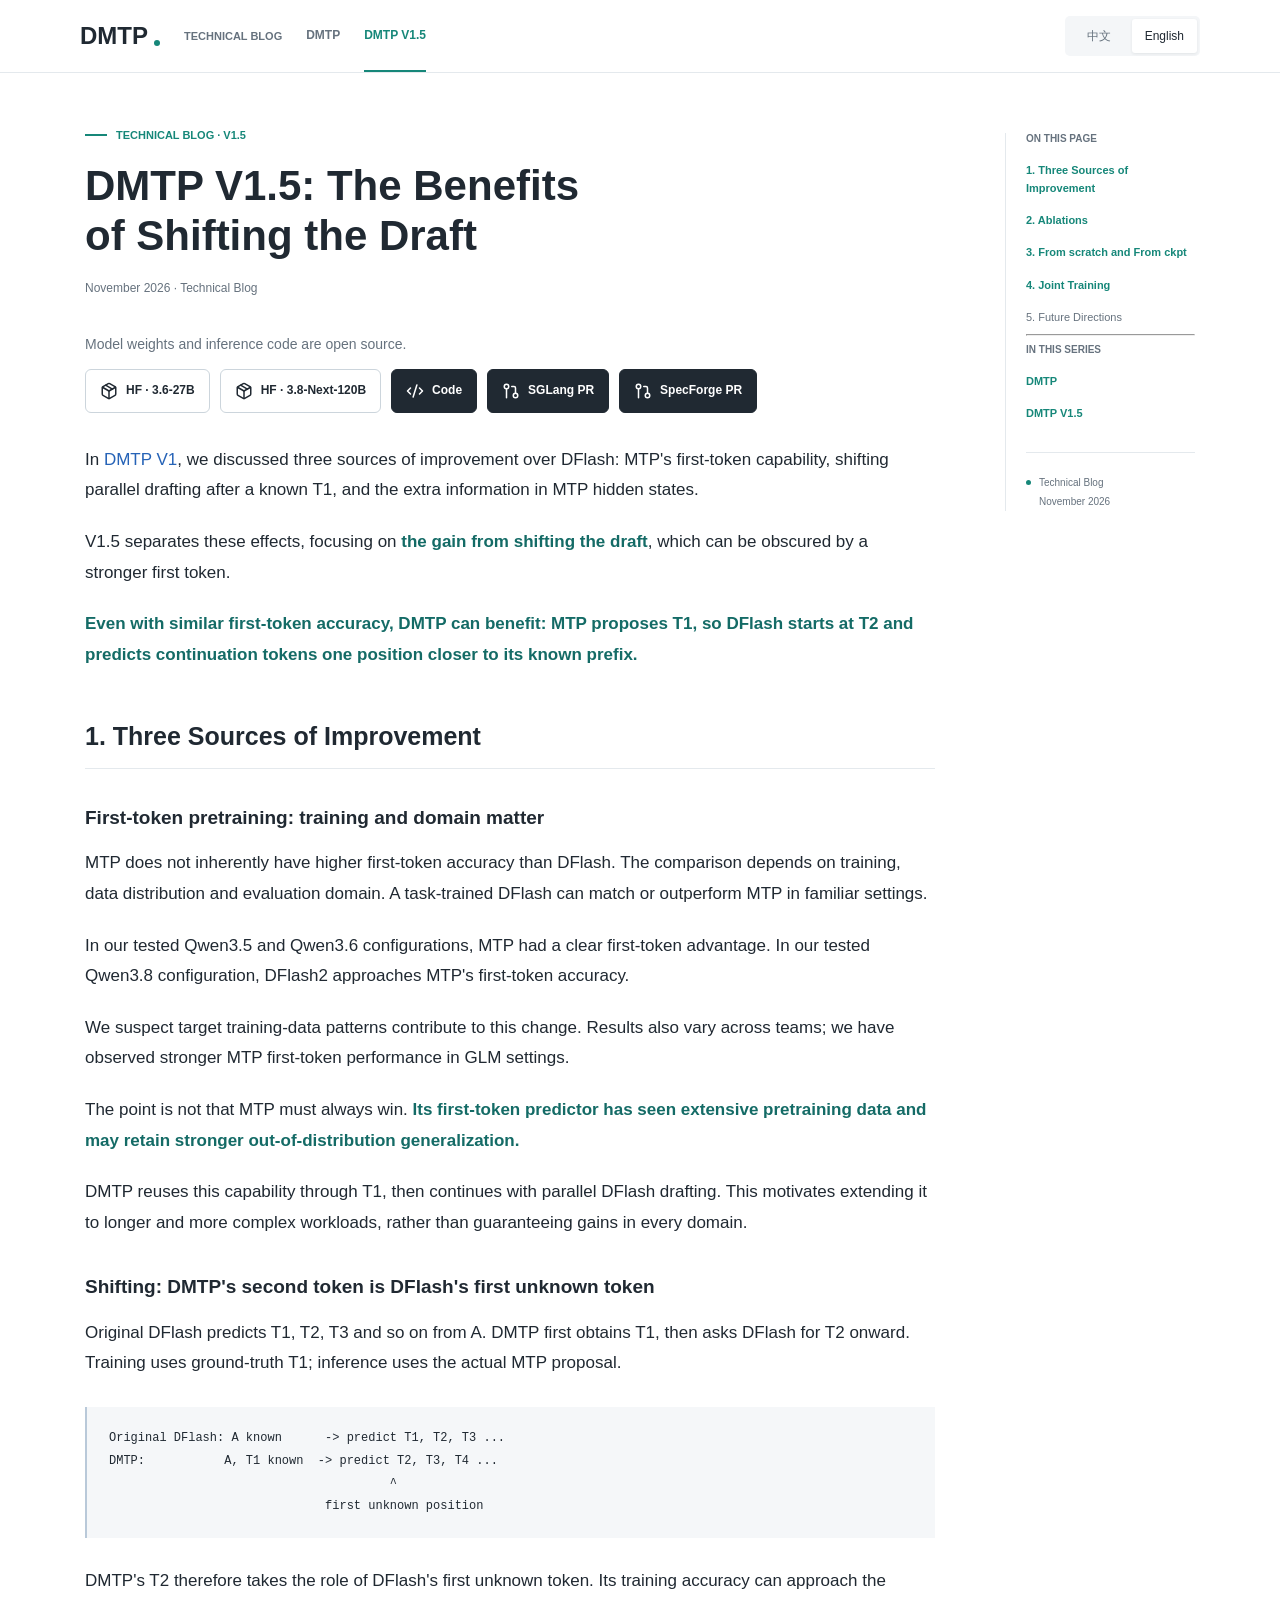
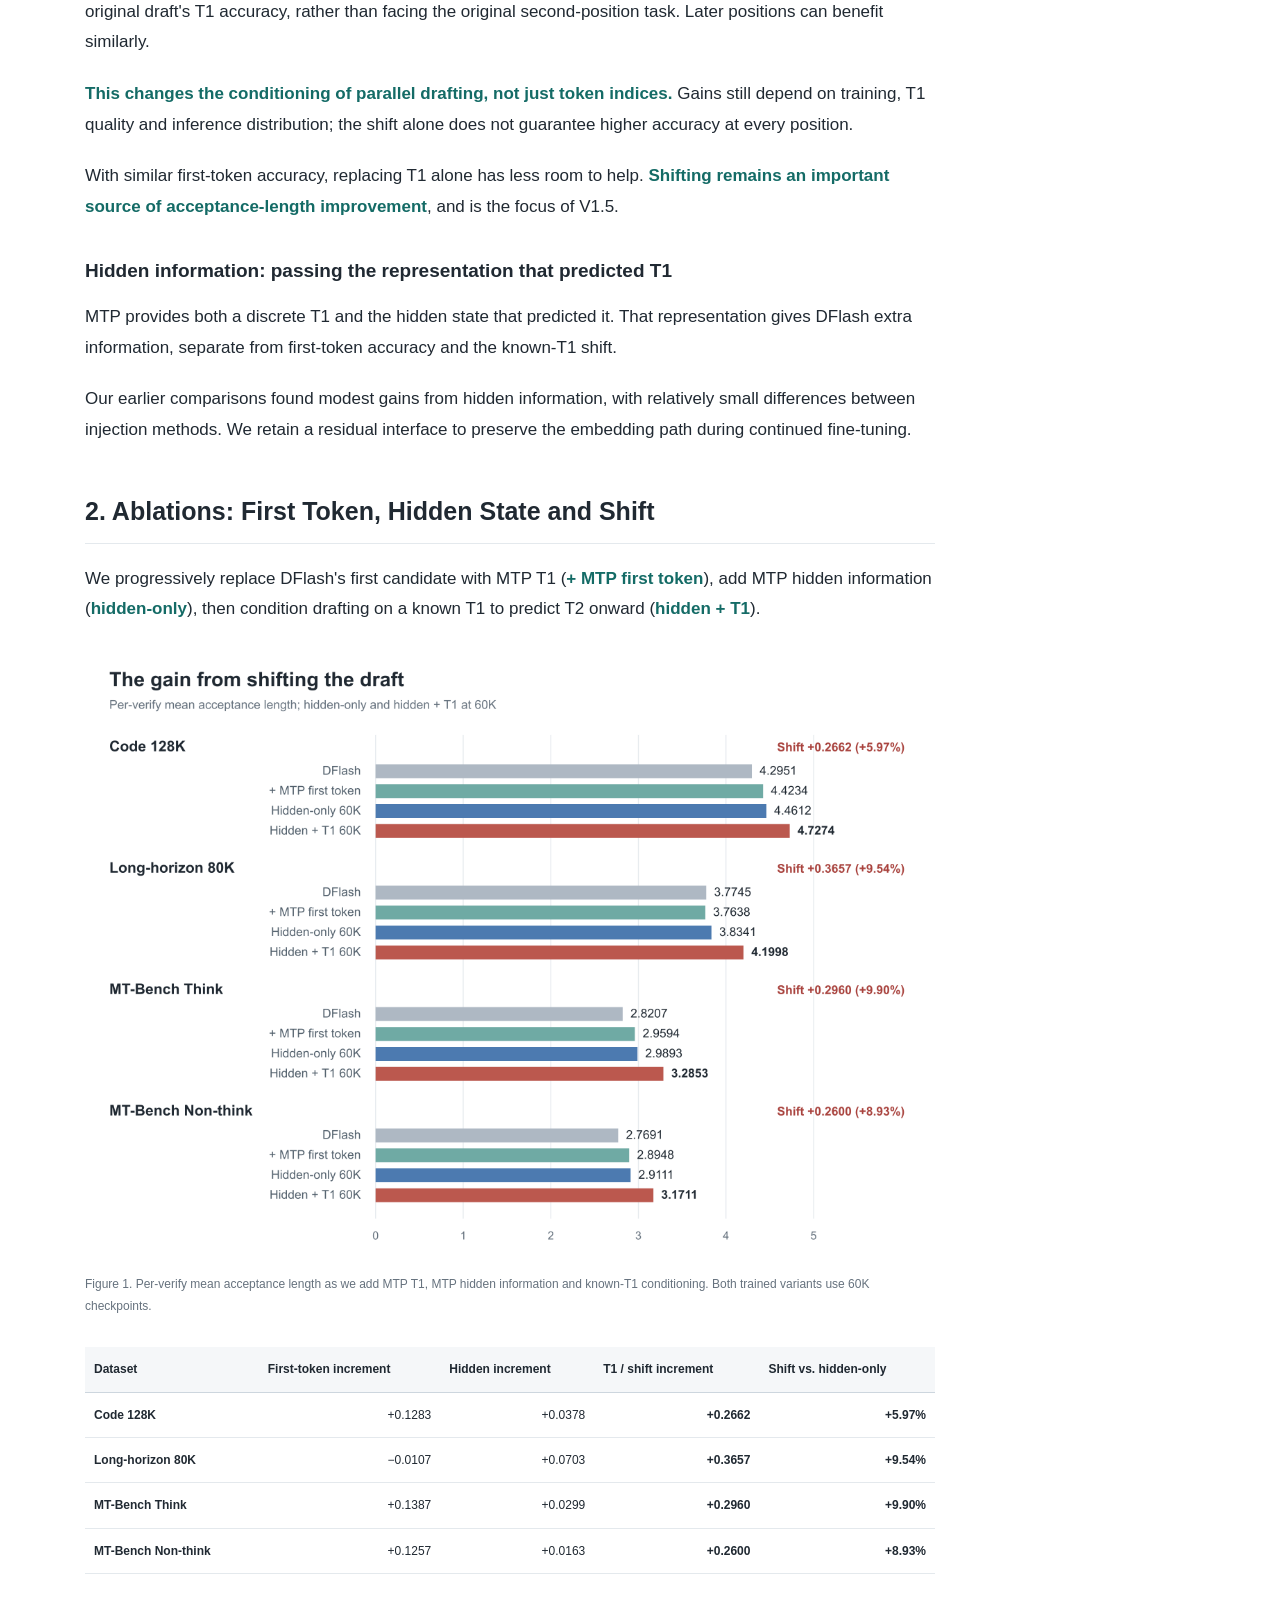
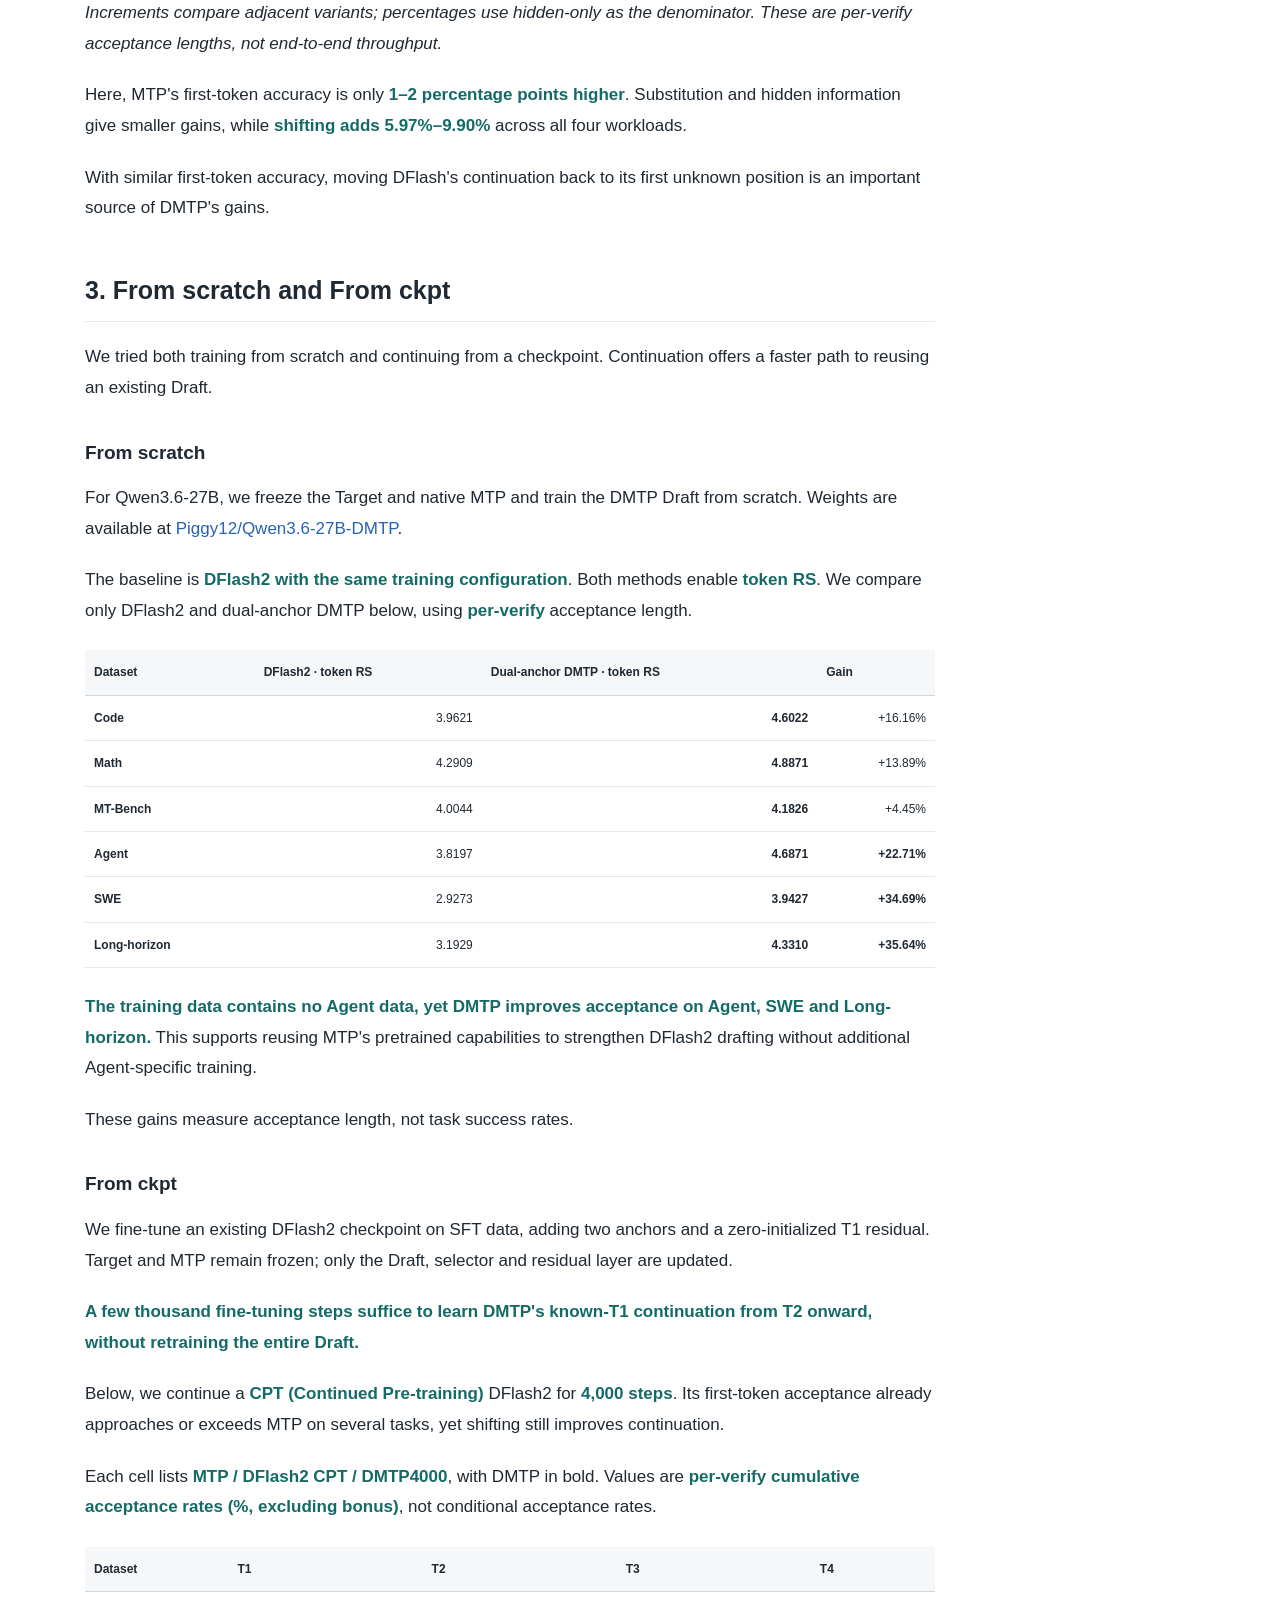
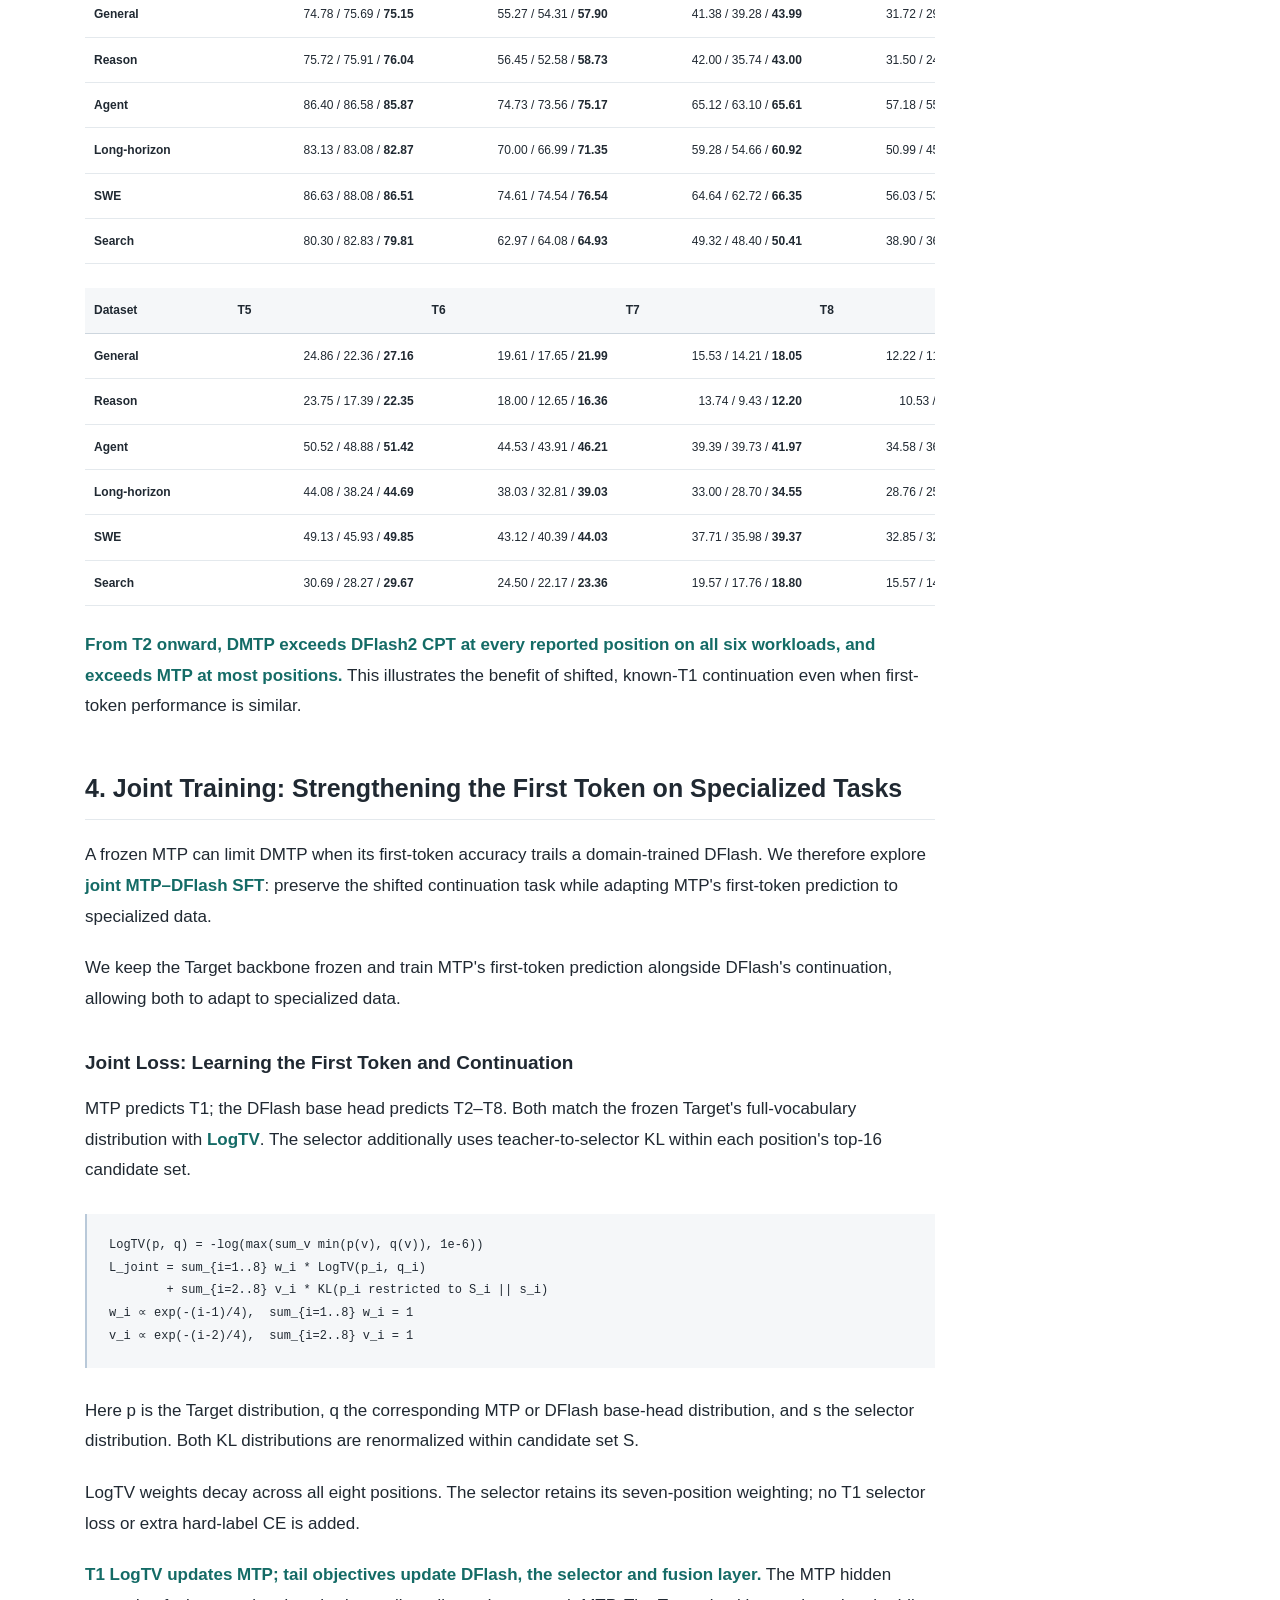
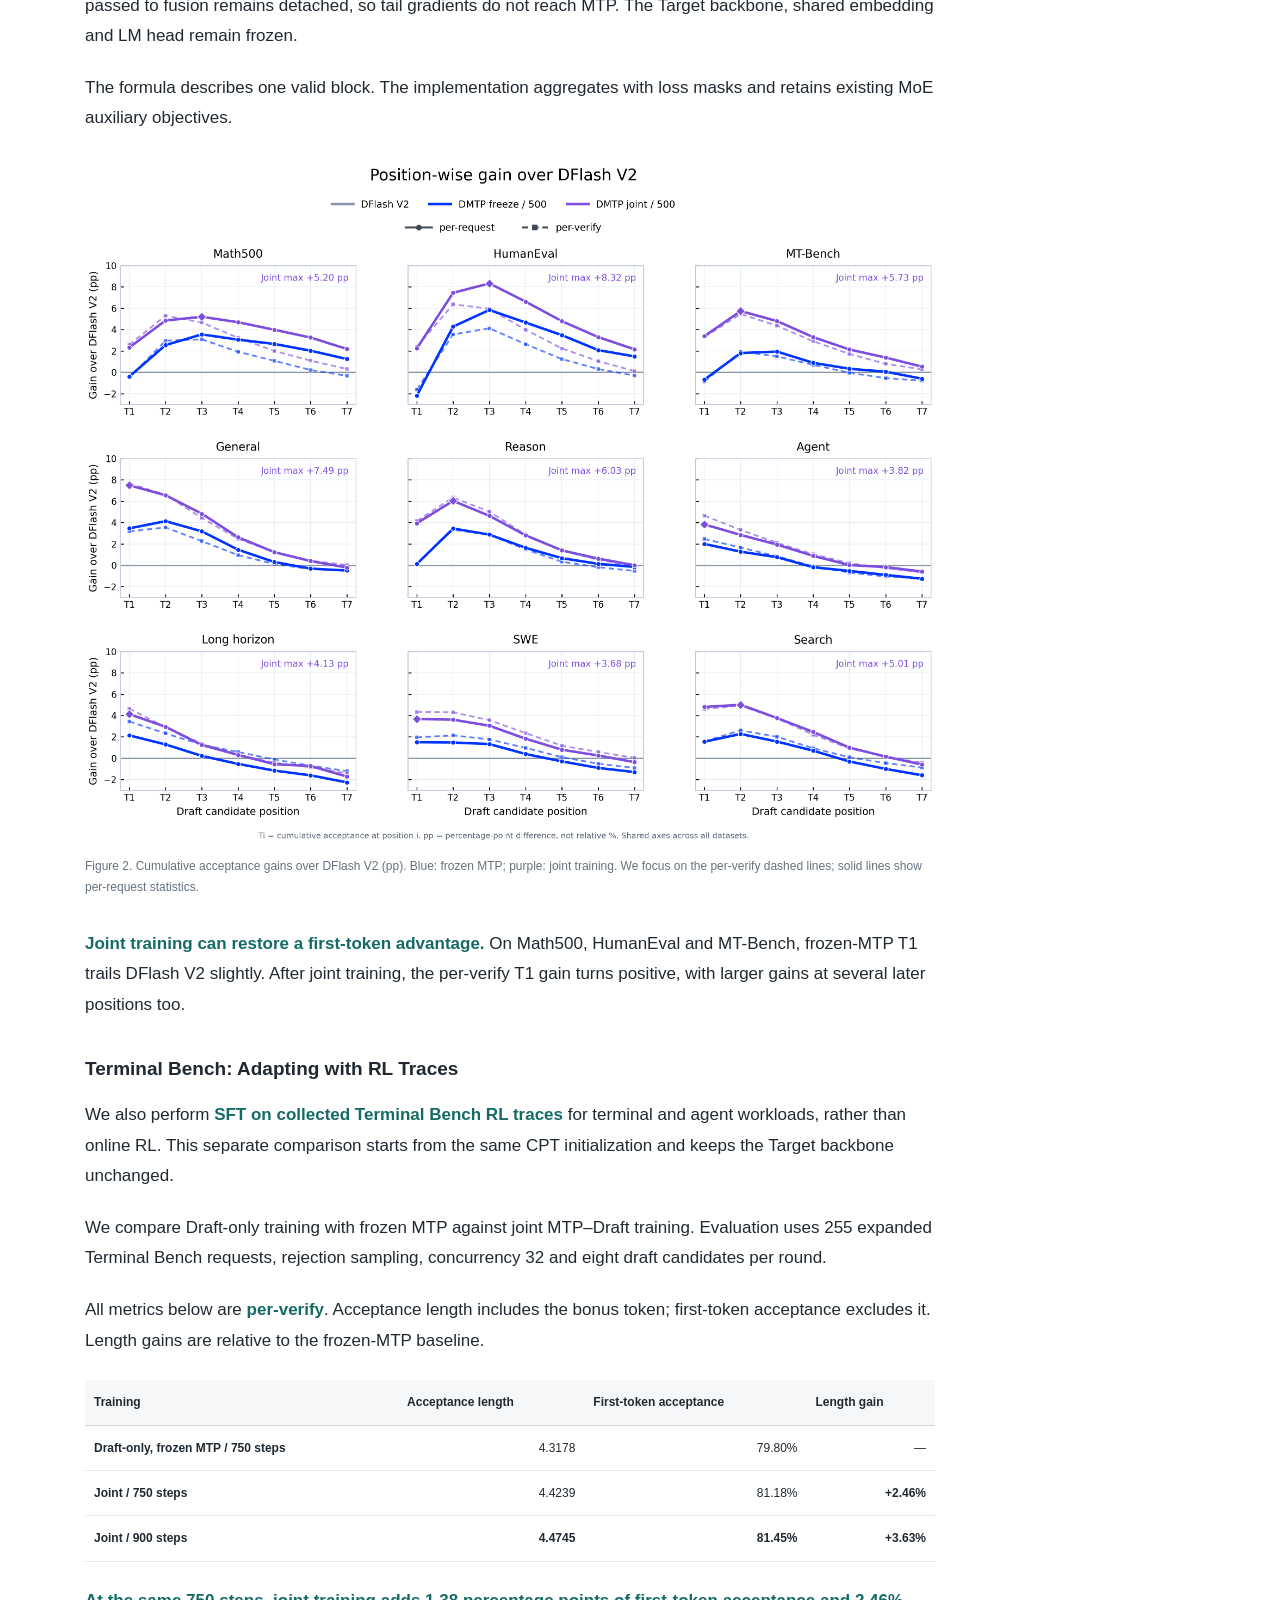
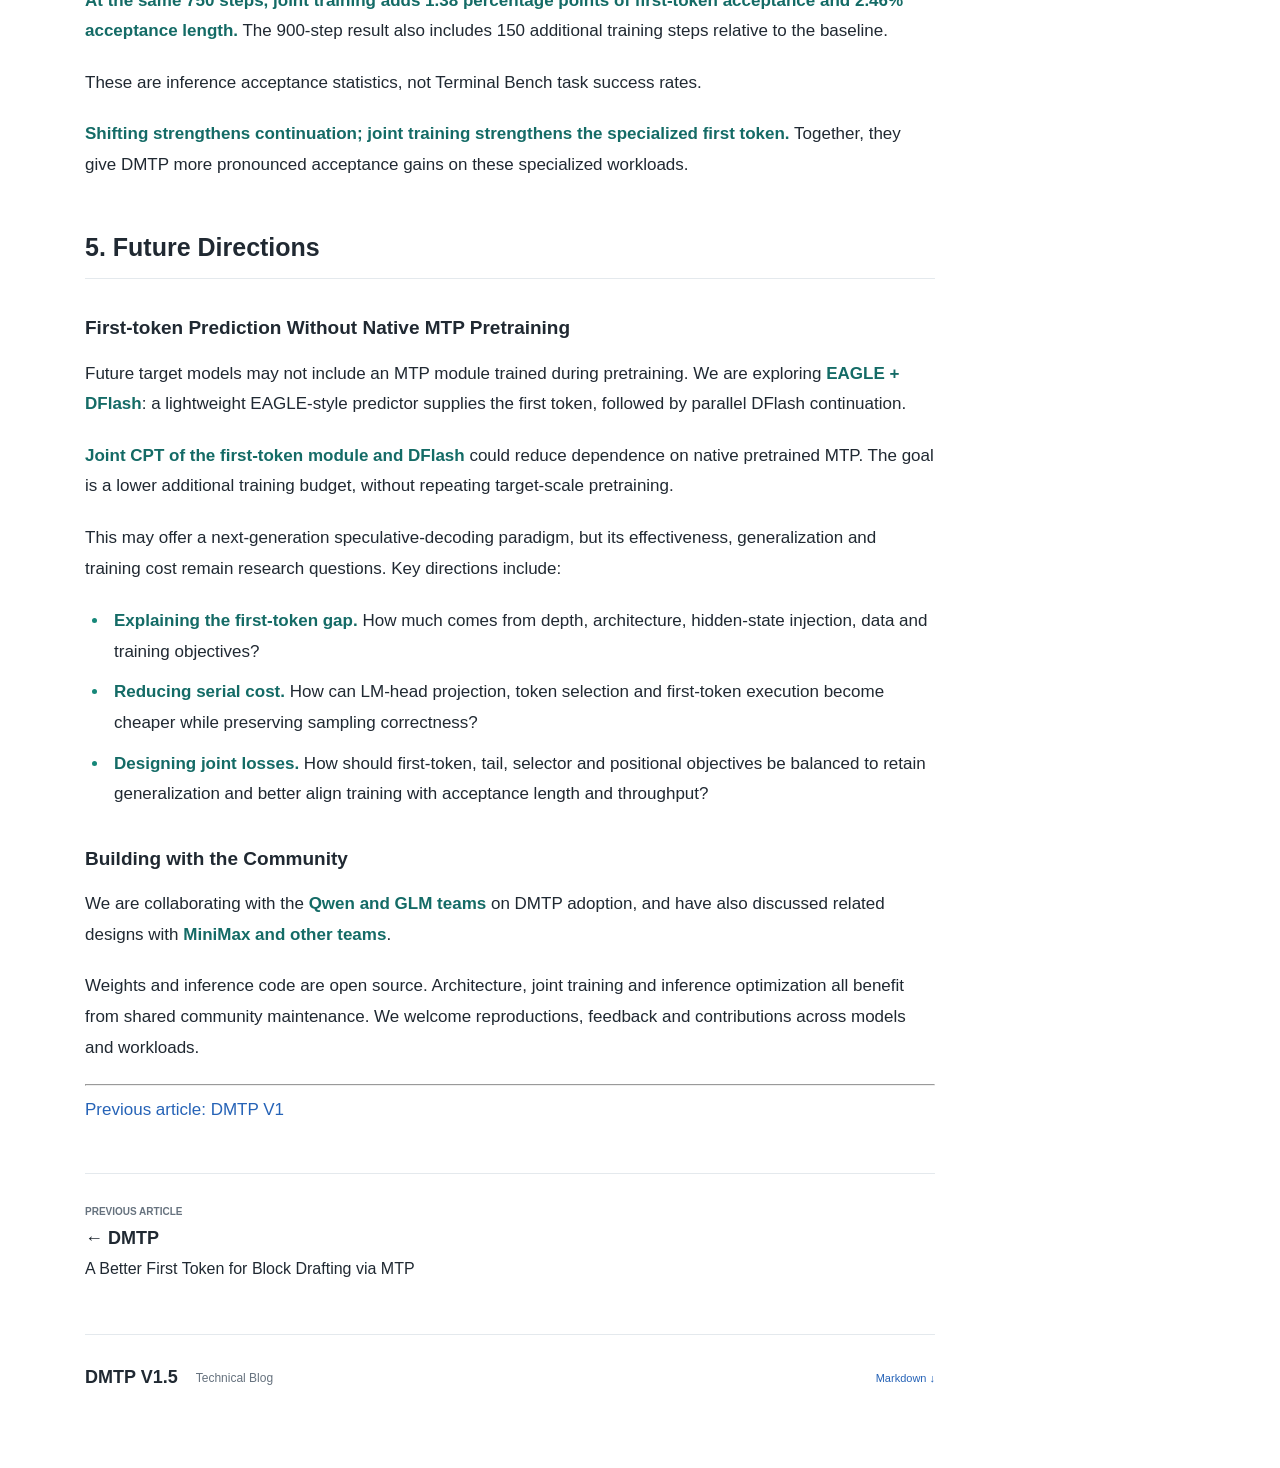
==== v1.5.html @ 71290324 "Publish DMTP V1.5: shifting gains and joint training" ====
<!doctype html>
<html lang="en">
<head>
<meta charset="utf-8">
<meta name="viewport" content="width=device-width,initial-scale=1">
<title>DMTP V1.5: The Benefits of Shifting the Draft</title>
<meta name="description" content="DMTP V1.5 separates first-token, hidden-state and known-T1 shifting gains with per-verify acceptance-length ablations.">
<link rel="stylesheet" href="style.css">
</head>
<body>
<header class="site-header"><div class="header-inner">
<a class="wordmark" href="index.html" data-edition-link aria-label="DMTP home">DMTP<span class="wordmark-dot"></span></a>
<span class="header-note"><span data-lang="zh" hidden>技术博客</span><span data-lang="en">TECHNICAL BLOG</span></span>
<nav class="version-nav" aria-label="Blog editions"><a href="index.html" data-edition-link>DMTP</a><a href="v1.5.html" data-edition-link aria-current="page">DMTP V1.5</a></nav>
<div class="language-control" role="group" aria-label="Language / 语言">
<button type="button" data-set-lang="zh" aria-pressed="false">中文</button><button type="button" data-set-lang="en" aria-pressed="true">English</button>
</div></div></header>
<div class="reading-progress" aria-hidden="true"><span></span></div>
<main class="layout">
<div class="article-column">
<div class="edition"><span class="edition-line"></span><span data-lang="zh" hidden>技术博客 · V1.5</span><span data-lang="en">TECHNICAL BLOG · V1.5</span></div>
<article id="article-zh" lang="zh-CN" hidden>
<!-- v15:zh:start -->
<h1>DMTP V1.5：移位带来的收益</h1>
<p>2026 年 11 月 · 技术博客</p>
<div class="release-resources">
<p class="release-note">权重与推理代码已开源。</p>
<nav class="resource-links" aria-label="开源权重与代码">
<a class="resource-link" href="https://huggingface.co/Piggy12/Qwen3.6-27B-DMTP" target="_blank" rel="noopener noreferrer" title="Qwen3.6-27B DMTP weights on Hugging Face"><img class="resource-icon" src="resource-model.svg" width="18" height="18" alt=""><span>HF · 3.6-27B</span></a>
<a class="resource-link" href="https://huggingface.co/Piggy12/Qwen3.8-next-120b-dmtp" target="_blank" rel="noopener noreferrer" title="Qwen3.8-Next-120B DMTP weights on Hugging Face"><img class="resource-icon" src="resource-model.svg" width="18" height="18" alt=""><span>HF · 3.8-Next-120B</span></a>
<a class="resource-link resource-link--primary" href="https://github.com/Sylvan820/sglang-dmtp/tree/dmtp-qsa-four-slot-20261113" target="_blank" rel="noopener noreferrer" title="DMTP QSA inference code"><img class="resource-icon" src="resource-code.svg" width="18" height="18" alt=""><span>Code</span></a>
<a class="resource-link resource-link--primary" href="https://github.com/sgl-project/sglang/pull/50270" target="_blank" rel="noopener noreferrer" title="SGLang pull request #50270"><img class="resource-icon" src="resource-pr.svg" width="18" height="18" alt=""><span>SGLang PR</span></a>
<a class="resource-link resource-link--primary" href="https://github.com/sgl-project/SpecForge/pull/1067" target="_blank" rel="noopener noreferrer" title="SpecForge pull request #1067"><img class="resource-icon" src="resource-pr.svg" width="18" height="18" alt=""><span>SpecForge PR</span></a>
</nav>
</div>

<p>在 <a href="index.html?lang=zh">DMTP V1</a> 中，我们讨论了 DMTP 相比 DFlash 的三类收益：MTP 的首位预测能力、给定 T1 后并行起草的移位，以及 MTP hidden 提供的额外信息。V1.5 进一步拆开这三件事，尤其是容易被首位优势掩盖的<strong>移位收益</strong>。</p>
<p><strong>即使 MTP 与 DFlash 的首 token accuracy 接近，DMTP 仍能受益：让 MTP 负责 T1，DFlash 就从 T2 开始，把后续候选的预测距离缩短一个位置。</strong></p>
<h2 id="zh-v15-0">1. 重新拆解 DMTP 的三类收益</h2>
<h3>预训练首位能力：优势取决于训练与 domain</h3>
<p>MTP 的首 token accuracy 并不是天然高于 DFlash。它与 MTP 的训练充分程度、数据分布和评测 domain 强相关；DFlash 经过针对性训练，在熟悉的任务上未必比 MTP 差。</p>
<p>在我们测试的 Qwen3.5、Qwen3.6 配置中，MTP 的首位优势较明显。而在所测 Qwen3.8 配置上，DFlash2 已能接近 MTP 的首位水平。我们怀疑这一变化与主模型训练数据的 pattern 有关。</p>
<p>不同模型团队的情况也不同，我们观察到 GLM 的 MTP 首位能力较强。因此，重点不是“MTP 一定更准”，而是<strong>它的首位预测经历了大量预训练数据，有机会保留更好的分布外泛化能力</strong>。</p>
<p>在 OOD、长文和更复杂的场景中，这种预训练先验可能更稳健。DMTP 通过 MTP 提供的 T1 复用这项能力，再让 DFlash 并行续写。这是向更长、更复杂负载迁移的动机，而不是对所有 domain 的统一保证。</p>
<h3>移位：DMTP 的第二个 token，是 DFlash 的第一个未知 token</h3>
<p>原始 DFlash 从 A 出发，同时预测 T1、T2、T3……。DMTP 则先得到 T1，再让 DFlash 预测 T2、T3……。训练时，T1 使用 ground truth；推理时，T1 来自真实的 MTP 提议。</p>
<pre><code class="language-text">原始 DFlash：A 已知       → 预测 T1、T2、T3……
DMTP：      A、T1 已知   → 预测 T2、T3、T4……
                           ↑
                      第一个未知位置
</code></pre>
<p>因此，DMTP 的 T2 承担的是 DFlash“第一个未知 token”的预测任务，其训练 accuracy 可以逼近原始 DFlash 的 T1，而不再承担原始第二位置的预测难度。后续位置也获得类似的移位机会。</p>
<p><strong>这不是把推理输出整体挪一格，而是改变并行起草的条件：在已知 T1 的基础上预测后面的 token。</strong> 实际提升仍取决于训练、T1 质量和推理分布，不能只凭移位形式保证每一位置都更准。</p>
<p>当 MTP 和 DFlash 首位 accuracy 已经相近时，只更换首位的收益会变小，<strong>移位就成为 DMTP 仍能提升接受长度的重要来源</strong>。这是 V1.5 最想强调的一点。</p>
<h3>Hidden 信息：传递预测 T1 时的表示</h3>
<p>除了 T1 这个离散 token，MTP 还提供预测它时的 hidden。DFlash 可以利用这份额外表示续写；它与“更准的首位”和“已知 T1 带来的移位”是不同的收益来源。</p>
<p>此前的接口对照中，加入 hidden 能带来一定接受长度收益，但不同 hidden 利用方式之间的差距相对有限。因此，我们保留残差接口，在传递特征的同时保持原有 embedding 路径，便于已有 DFlash 权重续训。</p>
<h2 id="zh-v15-1">2. 逐级消融：首位、hidden 与移位</h2>
<p>我们从 DFlash 逐步加入三项改动：<strong>DFlash + MTP 首位</strong>只替换第一个候选，观察首位收益；<strong>hidden-only</strong>在此基础上加入 MTP hidden；<strong>hidden + T1</strong>再将 T1 作为已知输入，让 DFlash 从 T2 开始预测，观察移位收益。</p>
<figure><a href="v15-shift-ablation.png" target="_blank" rel="noopener"><img src="v15-shift-ablation.png" alt="Code 128K、Long-horizon 80K 和 MT-Bench 上的 per-verify 接受长度消融，突出 hidden-only 到 hidden + T1 的移位收益"></a></figure>

<p><em>图 1：per-verify 平均接受长度。四种方法逐步加入 MTP 首位、MTP hidden 和已知 T1；两种训练变体均使用 60K checkpoint。</em></p>
<div class="table-scroll" tabindex="0"><table>
<thead>
<tr>
<th>数据集</th>
<th align="right">仅换首位的增量</th>
<th align="right">加 hidden 的增量</th>
<th align="right">加 T1 / 移位的增量</th>
<th align="right">移位相对 Hidden-only</th>
</tr>
</thead>
<tbody><tr>
<td>Code 128K</td>
<td align="right">+0.1283</td>
<td align="right">+0.0378</td>
<td align="right"><strong>+0.2662</strong></td>
<td align="right"><strong>+5.97%</strong></td>
</tr>
<tr>
<td>Long-horizon 80K</td>
<td align="right">−0.0107</td>
<td align="right">+0.0703</td>
<td align="right"><strong>+0.3657</strong></td>
<td align="right"><strong>+9.54%</strong></td>
</tr>
<tr>
<td>MT-Bench Think</td>
<td align="right">+0.1387</td>
<td align="right">+0.0299</td>
<td align="right"><strong>+0.2960</strong></td>
<td align="right"><strong>+9.90%</strong></td>
</tr>
<tr>
<td>MT-Bench Non-think</td>
<td align="right">+0.1257</td>
<td align="right">+0.0163</td>
<td align="right"><strong>+0.2600</strong></td>
<td align="right"><strong>+8.93%</strong></td>
</tr>
</tbody></table>
</div><p><em>增量均对比前一步；最后一列以 hidden-only 为分母。图表采用 per-verify 接受长度，不代表端到端吞吐。</em></p>
<p>本组配置中，MTP 首位 accuracy 仅高约 <strong>1～2 个百分点</strong>，首位替换和 hidden 的增量较小；<strong>移位则在四项负载上进一步带来 5.97%～9.90% 的接受长度提升</strong>。这说明，首位能力相近时，让 DFlash 从 T2 开始、重新站到“第一个未知位置”上，是 DMTP 的重要收益来源。</p>
<h2 id="zh-v15-2">3. From scratch 与 From ckpt</h2>
<p>我们尝试了从头训练和基于已有 checkpoint 续训两条路线，后者更适合快速复用已有 Draft 的能力。</p>
<h3>From scratch</h3>
<p>在 Qwen3.6-27B 上，我们冻结 Target 与 MTP，从头训练 DMTP Draft。权重见 <a href="https://huggingface.co/Piggy12/Qwen3.6-27B-DMTP/tree/main">Piggy12/Qwen3.6-27B-DMTP</a>。</p>
<p>Baseline 为<strong>相同训练配置的 DFlash2</strong>，两组均开启 <strong>token RS</strong>。下面只比较 DFlash2 与双 anchor DMTP，接受长度采用 <strong>per-verify</strong> 口径。</p>
<div class="table-scroll" tabindex="0"><table>
<thead>
<tr>
<th>数据集</th>
<th align="right">DFlash2 · token RS</th>
<th align="right">双 anchor DMTP · token RS</th>
<th align="right">提升</th>
</tr>
</thead>
<tbody><tr>
<td>Code</td>
<td align="right">3.9621</td>
<td align="right"><strong>4.6022</strong></td>
<td align="right">+16.16%</td>
</tr>
<tr>
<td>Math</td>
<td align="right">4.2909</td>
<td align="right"><strong>4.8871</strong></td>
<td align="right">+13.89%</td>
</tr>
<tr>
<td>MT-Bench</td>
<td align="right">4.0044</td>
<td align="right"><strong>4.1826</strong></td>
<td align="right">+4.45%</td>
</tr>
<tr>
<td>Agent</td>
<td align="right">3.8197</td>
<td align="right"><strong>4.6871</strong></td>
<td align="right"><strong>+22.71%</strong></td>
</tr>
<tr>
<td>SWE</td>
<td align="right">2.9273</td>
<td align="right"><strong>3.9427</strong></td>
<td align="right"><strong>+34.69%</strong></td>
</tr>
<tr>
<td>Long-horizon</td>
<td align="right">3.1929</td>
<td align="right"><strong>4.3310</strong></td>
<td align="right"><strong>+35.64%</strong></td>
</tr>
</tbody></table>
</div><p><strong>训练数据不包含 Agent 数据，但 DMTP 在 Agent、SWE 与 Long-horizon 上仍有明显提升。</strong> 这支持我们复用 MTP 预训练能力的思路：不依赖额外 Agent 专项训练，也能增强 DFlash2 在这些负载上的起草与接受能力；这里的提升指接受长度，不是任务成功率。</p>
<h3>From ckpt</h3>
<p>我们从已有 DFlash2 checkpoint 出发，加入双 anchor 和 T1 零初始化残差，在 SFT 数据上微调。Target 与 MTP 冻结，只更新 Draft、selector 和残差层。<strong>不必重训整套 Draft，只需数千步微调，就能学习 DMTP“已知 T1、从 T2 开始预测”的移位续写能力。</strong></p>
<p>下面从经过 <strong>CPT（Continued Pre-training）</strong> 的 DFlash2 续训 <strong>4,000 步</strong>。起点的首 token 接受率已与 MTP 接近，部分任务甚至更高，后续位置仍能从移位中获益。</p>
<p>每格按 <strong>MTP / DFlash2 CPT / DMTP4000</strong> 排列，粗体标出 DMTP。数值为 <strong>per-verify 逐位置累计接受率（%，不含 bonus）</strong>，不是条件接受率。</p>
<div class="table-scroll" tabindex="0"><table class="position-ablation">
<thead>
<tr>
<th>数据集</th>
<th align="right">T1</th>
<th align="right">T2</th>
<th align="right">T3</th>
<th align="right">T4</th>
</tr>
</thead>
<tbody><tr>
<td>General</td>
<td align="right">74.78 / 75.69 / <strong>75.15</strong></td>
<td align="right">55.27 / 54.31 / <strong>57.90</strong></td>
<td align="right">41.38 / 39.28 / <strong>43.99</strong></td>
<td align="right">31.72 / 29.14 / <strong>34.07</strong></td>
</tr>
<tr>
<td>Reason</td>
<td align="right">75.72 / 75.91 / <strong>76.04</strong></td>
<td align="right">56.45 / 52.58 / <strong>58.73</strong></td>
<td align="right">42.00 / 35.74 / <strong>43.00</strong></td>
<td align="right">31.50 / 24.60 / <strong>30.93</strong></td>
</tr>
<tr>
<td>Agent</td>
<td align="right">86.40 / 86.58 / <strong>85.87</strong></td>
<td align="right">74.73 / 73.56 / <strong>75.17</strong></td>
<td align="right">65.12 / 63.10 / <strong>65.61</strong></td>
<td align="right">57.18 / 55.19 / <strong>57.75</strong></td>
</tr>
<tr>
<td>Long-horizon</td>
<td align="right">83.13 / 83.08 / <strong>82.87</strong></td>
<td align="right">70.00 / 66.99 / <strong>71.35</strong></td>
<td align="right">59.28 / 54.66 / <strong>60.92</strong></td>
<td align="right">50.99 / 45.35 / <strong>51.96</strong></td>
</tr>
<tr>
<td>SWE</td>
<td align="right">86.63 / 88.08 / <strong>86.51</strong></td>
<td align="right">74.61 / 74.54 / <strong>76.54</strong></td>
<td align="right">64.64 / 62.72 / <strong>66.35</strong></td>
<td align="right">56.03 / 53.24 / <strong>57.43</strong></td>
</tr>
<tr>
<td>Search</td>
<td align="right">80.30 / 82.83 / <strong>79.81</strong></td>
<td align="right">62.97 / 64.08 / <strong>64.93</strong></td>
<td align="right">49.32 / 48.40 / <strong>50.41</strong></td>
<td align="right">38.90 / 36.71 / <strong>38.55</strong></td>
</tr>
</tbody></table>
</div><div class="table-scroll" tabindex="0"><table class="position-ablation">
<thead>
<tr>
<th>数据集</th>
<th align="right">T5</th>
<th align="right">T6</th>
<th align="right">T7</th>
<th align="right">T8</th>
</tr>
</thead>
<tbody><tr>
<td>General</td>
<td align="right">24.86 / 22.36 / <strong>27.16</strong></td>
<td align="right">19.61 / 17.65 / <strong>21.99</strong></td>
<td align="right">15.53 / 14.21 / <strong>18.05</strong></td>
<td align="right">12.22 / 11.68 / <strong>14.88</strong></td>
</tr>
<tr>
<td>Reason</td>
<td align="right">23.75 / 17.39 / <strong>22.35</strong></td>
<td align="right">18.00 / 12.65 / <strong>16.36</strong></td>
<td align="right">13.74 / 9.43 / <strong>12.20</strong></td>
<td align="right">10.53 / 7.21 / <strong>9.26</strong></td>
</tr>
<tr>
<td>Agent</td>
<td align="right">50.52 / 48.88 / <strong>51.42</strong></td>
<td align="right">44.53 / 43.91 / <strong>46.21</strong></td>
<td align="right">39.39 / 39.73 / <strong>41.97</strong></td>
<td align="right">34.58 / 36.21 / <strong>38.31</strong></td>
</tr>
<tr>
<td>Long-horizon</td>
<td align="right">44.08 / 38.24 / <strong>44.69</strong></td>
<td align="right">38.03 / 32.81 / <strong>39.03</strong></td>
<td align="right">33.00 / 28.70 / <strong>34.55</strong></td>
<td align="right">28.76 / 25.29 / <strong>30.72</strong></td>
</tr>
<tr>
<td>SWE</td>
<td align="right">49.13 / 45.93 / <strong>49.85</strong></td>
<td align="right">43.12 / 40.39 / <strong>44.03</strong></td>
<td align="right">37.71 / 35.98 / <strong>39.37</strong></td>
<td align="right">32.85 / 32.56 / <strong>35.53</strong></td>
</tr>
<tr>
<td>Search</td>
<td align="right">30.69 / 28.27 / <strong>29.67</strong></td>
<td align="right">24.50 / 22.17 / <strong>23.36</strong></td>
<td align="right">19.57 / 17.76 / <strong>18.80</strong></td>
<td align="right">15.57 / 14.45 / <strong>15.25</strong></td>
</tr>
</tbody></table>
</div><p><strong>从 T2 开始，DMTP 在六项负载的所有后续位置上都高于 DFlash2 CPT，多数位置也高于 MTP。</strong> 这体现了移位的收益：即使首位已经相近，让 Draft 以已知 T1 开始续写，仍能改善后续起草。</p>
<h2 id="zh-v15-3">4. 联合训练：进一步提升专项任务的首位能力</h2>
<p>如果原生 MTP 在某个 domain 的首位 accuracy 不如专门训练的 DFlash，只依靠冻结 MTP 就会限制 DMTP 的收益。为此，我们进一步尝试 <strong>MTP 与 DFlash 联合 SFT</strong>：保留移位收益，同时让 MTP 的首位预测也适应专项数据。</p>
<p>我们保持 Target 主干冻结，同时训练 MTP 的首位预测与 DFlash 的后续起草，让两者共同适应专项数据。</p>
<h3>联合 Loss：首位与续写分别学习</h3>
<p>T1 由 MTP 预测，T2～T8 由 DFlash 基础头预测，两者都对齐冻结 Target 的全词表分布，使用 <strong>LogTV</strong>；selector 另在各位置的 top-16 候选集合内计算 teacher 到 selector 的 KL：</p>
<pre><code class="language-text">LogTV(p, q) = -log(max(sum_v min(p(v), q(v)), 1e-6))
L_joint = sum_{i=1..8} w_i * LogTV(p_i, q_i)
        + sum_{i=2..8} v_i * KL(p_i restricted to S_i || s_i)
w_i ∝ exp(-(i-1)/4),  sum_{i=1..8} w_i = 1
v_i ∝ exp(-(i-2)/4),  sum_{i=2..8} v_i = 1
</code></pre>
<p>其中 p 为 Target 分布，q 为对应位置的 MTP 或 DFlash 基础头分布，s 为 selector 分布；KL 两侧都在候选集 S 内重新归一化。首位与尾部 LogTV 使用统一的八位置衰减，selector 保留原七位置权重，不额外给 T1 加 selector loss 或 hard-label CE。</p>
<p><strong>MTP 由 T1 LogTV 更新，DFlash、selector 与融合层由尾部目标更新。</strong> 供融合使用的 MTP hidden 仍然 detach，尾部梯度不回传 MTP；Target 主干、共享 embedding 和 LM head 冻结。上式表示单个有效 block 的目标，实际还按 loss mask 汇总，并保留原有 MoE 辅助项。</p>
<figure><a href="v15-joint-position-gain.png" target="_blank" rel="noopener"><img loading="lazy" src="v15-joint-position-gain.png" alt="九项任务上相对 DFlash V2 的逐位置累计接受率增益，比较 500 步冻结 MTP 与联合训练的 DMTP"></a></figure>

<p><em>图 2：相对 DFlash V2 的逐位置累计接受率增益（pp）。蓝色为冻结 MTP，紫色为联合训练；本文关注 per-verify 虚线，原图实线为 per-request。</em></p>
<p><strong>联合训练后，首位优势可以重新建立。</strong> 在 Math500、HumanEval 和 MT-Bench 上，冻结 MTP 时 T1 略低于 DFlash V2；联合训练后，per-verify 的 T1 增益转为正值，后续多个位置也得到更明显的改善。</p>
<h3>Terminal Bench：RL trace 专项适配</h3>
<p>我们还用已采集的 <strong>Terminal Bench RL trace 做 SFT</strong>，进一步适配终端与 agent 场景，而不是在线运行 RL。下面是另一组同一 CPT 初始化、Target 主干不变的对照：冻结 MTP，仅训练 Draft，与同时更新 MTP 的联合训练比较。</p>
<p>评测使用 Terminal Bench 的 255 条展开请求，RS 开启、并发 32，每轮起草 8 个候选。表中均为 <strong>per-verify</strong>：接受长度含 bonus，首 token 接受率不含 bonus。</p>
<div class="table-scroll" tabindex="0"><table>
<thead>
<tr>
<th>训练方式</th>
<th align="right">接受长度</th>
<th align="right">首 token 接受率</th>
<th align="right">接受长度提升</th>
</tr>
</thead>
<tbody><tr>
<td>单独训练 750 步，冻结 MTP</td>
<td align="right">4.3178</td>
<td align="right">79.80%</td>
<td align="right">—</td>
</tr>
<tr>
<td>联合训练 750 步</td>
<td align="right">4.4239</td>
<td align="right">81.18%</td>
<td align="right"><strong>+2.46%</strong></td>
</tr>
<tr>
<td>联合训练 900 步</td>
<td align="right"><strong>4.4745</strong></td>
<td align="right"><strong>81.45%</strong></td>
<td align="right"><strong>+3.63%</strong></td>
</tr>
</tbody></table>
</div><p><strong>同为 750 步，联合训练将首位接受率提高 1.38 个百分点，接受长度提高 2.46%。</strong> 继续至 900 步还有提升，但相对冻结组的比较包含额外 150 步训练；这里衡量的是推理接受率，不是 Terminal Bench 任务成功率。</p>
<p><strong>移位提高后续起草能力，联合训练则补强专项任务的首位能力。</strong> 两者结合，让 DMTP 在这些专项场景中获得更明显的接受率收益。</p>
<h2 id="zh-v15-4">5. Future Directions</h2>
<h3>不依赖原生 MTP 的首位预测</h3>
<p>未来的主模型未必都会在预训练阶段配套训练 MTP。我们也在探索 <strong>EAGLE + DFlash</strong>：由 EAGLE 式轻量预测器承担首位，再交给 DFlash 并行续写，并通过 <strong>CPT 联合训练首位模块与 DFlash</strong>，尝试替代对原生预训练 MTP 的依赖。</p>
<p>我们希望用较低的追加训练成本获得这套协作能力，而不必重复主模型级别的大规模预训练。它可能成为下一代投机解码的一种范式，但效果、泛化性与训练成本仍需要实验验证。</p>
<p>围绕这一方向，还有几个关键问题：</p>
<ul>
<li><strong>首位差距来自哪里？</strong> MTP 与 DFlash 的首 token accuracy 差异，分别有多少来自层数、结构、hidden 注入方式，以及训练数据与目标？</li>
<li><strong>如何减少串行开销？</strong> 尤其是 LM head 的词表投影、选词和首位模块执行，能否在保持采样正确性的前提下进一步优化？</li>
<li><strong>如何设计联合 Loss？</strong> 如何平衡首位与尾部目标、selector 和位置权重，在 domain 适配时保留预训练泛化能力，并让训练目标更贴近实际接受长度与吞吐？</li>
</ul>
<h3>一起推进落地</h3>
<p>我们正在与 <strong>Qwen、GLM 团队合作推进 DMTP 落地</strong>，也与 <strong>MiniMax 等团队交流</strong>过相关设计。权重与推理代码均已开源；从架构设计、联合训练到推理优化，都需要社区共同探索和维护。欢迎复现、反馈，以及来自不同模型和负载的贡献。</p>
<hr>
<p><a href="index.html?lang=zh">上一篇：DMTP V1</a></p>
<!-- v15:zh:end -->
</article>
<article id="article-en" lang="en">
<!-- v15:en:start -->
<h1>DMTP V1.5: The Benefits of Shifting the Draft</h1>
<p>November 2026 · Technical Blog</p>
<div class="release-resources">
<p class="release-note">Model weights and inference code are open source.</p>
<nav class="resource-links" aria-label="Open-source weights and code">
<a class="resource-link" href="https://huggingface.co/Piggy12/Qwen3.6-27B-DMTP" target="_blank" rel="noopener noreferrer" title="Qwen3.6-27B DMTP weights on Hugging Face"><img class="resource-icon" src="resource-model.svg" width="18" height="18" alt=""><span>HF · 3.6-27B</span></a>
<a class="resource-link" href="https://huggingface.co/Piggy12/Qwen3.8-next-120b-dmtp" target="_blank" rel="noopener noreferrer" title="Qwen3.8-Next-120B DMTP weights on Hugging Face"><img class="resource-icon" src="resource-model.svg" width="18" height="18" alt=""><span>HF · 3.8-Next-120B</span></a>
<a class="resource-link resource-link--primary" href="https://github.com/Sylvan820/sglang-dmtp/tree/dmtp-qsa-four-slot-20261113" target="_blank" rel="noopener noreferrer" title="DMTP QSA inference code"><img class="resource-icon" src="resource-code.svg" width="18" height="18" alt=""><span>Code</span></a>
<a class="resource-link resource-link--primary" href="https://github.com/sgl-project/sglang/pull/50270" target="_blank" rel="noopener noreferrer" title="SGLang pull request #50270"><img class="resource-icon" src="resource-pr.svg" width="18" height="18" alt=""><span>SGLang PR</span></a>
<a class="resource-link resource-link--primary" href="https://github.com/sgl-project/SpecForge/pull/1067" target="_blank" rel="noopener noreferrer" title="SpecForge pull request #1067"><img class="resource-icon" src="resource-pr.svg" width="18" height="18" alt=""><span>SpecForge PR</span></a>
</nav>
</div>

<p>In <a href="index.html?lang=en">DMTP V1</a>, we discussed three sources of improvement over DFlash: MTP&#39;s first-token capability, shifting parallel drafting after a known T1, and the extra information in MTP hidden states.</p>
<p>V1.5 separates these effects, focusing on <strong>the gain from shifting the draft</strong>, which can be obscured by a stronger first token.</p>
<p><strong>Even with similar first-token accuracy, DMTP can benefit: MTP proposes T1, so DFlash starts at T2 and predicts continuation tokens one position closer to its known prefix.</strong></p>
<h2 id="en-v15-0">1. Three Sources of Improvement</h2>
<h3>First-token pretraining: training and domain matter</h3>
<p>MTP does not inherently have higher first-token accuracy than DFlash. The comparison depends on training, data distribution and evaluation domain. A task-trained DFlash can match or outperform MTP in familiar settings.</p>
<p>In our tested Qwen3.5 and Qwen3.6 configurations, MTP had a clear first-token advantage. In our tested Qwen3.8 configuration, DFlash2 approaches MTP&#39;s first-token accuracy.</p>
<p>We suspect target training-data patterns contribute to this change. Results also vary across teams; we have observed stronger MTP first-token performance in GLM settings.</p>
<p>The point is not that MTP must always win. <strong>Its first-token predictor has seen extensive pretraining data and may retain stronger out-of-distribution generalization.</strong></p>
<p>DMTP reuses this capability through T1, then continues with parallel DFlash drafting. This motivates extending it to longer and more complex workloads, rather than guaranteeing gains in every domain.</p>
<h3>Shifting: DMTP&#39;s second token is DFlash&#39;s first unknown token</h3>
<p>Original DFlash predicts T1, T2, T3 and so on from A. DMTP first obtains T1, then asks DFlash for T2 onward. Training uses ground-truth T1; inference uses the actual MTP proposal.</p>
<pre><code class="language-text">Original DFlash: A known      -&gt; predict T1, T2, T3 ...
DMTP:           A, T1 known  -&gt; predict T2, T3, T4 ...
                                       ^
                              first unknown position
</code></pre>
<p>DMTP&#39;s T2 therefore takes the role of DFlash&#39;s first unknown token. Its training accuracy can approach the original draft&#39;s T1 accuracy, rather than facing the original second-position task. Later positions can benefit similarly.</p>
<p><strong>This changes the conditioning of parallel drafting, not just token indices.</strong> Gains still depend on training, T1 quality and inference distribution; the shift alone does not guarantee higher accuracy at every position.</p>
<p>With similar first-token accuracy, replacing T1 alone has less room to help. <strong>Shifting remains an important source of acceptance-length improvement</strong>, and is the focus of V1.5.</p>
<h3>Hidden information: passing the representation that predicted T1</h3>
<p>MTP provides both a discrete T1 and the hidden state that predicted it. That representation gives DFlash extra information, separate from first-token accuracy and the known-T1 shift.</p>
<p>Our earlier comparisons found modest gains from hidden information, with relatively small differences between injection methods. We retain a residual interface to preserve the embedding path during continued fine-tuning.</p>
<h2 id="en-v15-1">2. Ablations: First Token, Hidden State and Shift</h2>
<p>We progressively replace DFlash&#39;s first candidate with MTP T1 (<strong>+ MTP first token</strong>), add MTP hidden information (<strong>hidden-only</strong>), then condition drafting on a known T1 to predict T2 onward (<strong>hidden + T1</strong>).</p>
<figure><a href="v15-shift-ablation.png" target="_blank" rel="noopener"><img src="v15-shift-ablation.png" alt="Per-verify acceptance-length ablations on Code 128K, Long-horizon 80K and MT-Bench, highlighting the known-T1 shift"></a></figure>

<p><em>Figure 1. Per-verify mean acceptance length as we add MTP T1, MTP hidden information and known-T1 conditioning. Both trained variants use 60K checkpoints.</em></p>
<div class="table-scroll" tabindex="0"><table>
<thead>
<tr>
<th>Dataset</th>
<th align="right">First-token increment</th>
<th align="right">Hidden increment</th>
<th align="right">T1 / shift increment</th>
<th align="right">Shift vs. hidden-only</th>
</tr>
</thead>
<tbody><tr>
<td>Code 128K</td>
<td align="right">+0.1283</td>
<td align="right">+0.0378</td>
<td align="right"><strong>+0.2662</strong></td>
<td align="right"><strong>+5.97%</strong></td>
</tr>
<tr>
<td>Long-horizon 80K</td>
<td align="right">−0.0107</td>
<td align="right">+0.0703</td>
<td align="right"><strong>+0.3657</strong></td>
<td align="right"><strong>+9.54%</strong></td>
</tr>
<tr>
<td>MT-Bench Think</td>
<td align="right">+0.1387</td>
<td align="right">+0.0299</td>
<td align="right"><strong>+0.2960</strong></td>
<td align="right"><strong>+9.90%</strong></td>
</tr>
<tr>
<td>MT-Bench Non-think</td>
<td align="right">+0.1257</td>
<td align="right">+0.0163</td>
<td align="right"><strong>+0.2600</strong></td>
<td align="right"><strong>+8.93%</strong></td>
</tr>
</tbody></table>
</div><p><em>Increments compare adjacent variants; percentages use hidden-only as the denominator. These are per-verify acceptance lengths, not end-to-end throughput.</em></p>
<p>Here, MTP&#39;s first-token accuracy is only <strong>1–2 percentage points higher</strong>. Substitution and hidden information give smaller gains, while <strong>shifting adds 5.97%–9.90%</strong> across all four workloads.</p>
<p>With similar first-token accuracy, moving DFlash&#39;s continuation back to its first unknown position is an important source of DMTP&#39;s gains.</p>
<h2 id="en-v15-2">3. From scratch and From ckpt</h2>
<p>We tried both training from scratch and continuing from a checkpoint. Continuation offers a faster path to reusing an existing Draft.</p>
<h3>From scratch</h3>
<p>For Qwen3.6-27B, we freeze the Target and native MTP and train the DMTP Draft from scratch. Weights are available at <a href="https://huggingface.co/Piggy12/Qwen3.6-27B-DMTP/tree/main">Piggy12/Qwen3.6-27B-DMTP</a>.</p>
<p>The baseline is <strong>DFlash2 with the same training configuration</strong>. Both methods enable <strong>token RS</strong>. We compare only DFlash2 and dual-anchor DMTP below, using <strong>per-verify</strong> acceptance length.</p>
<div class="table-scroll" tabindex="0"><table>
<thead>
<tr>
<th>Dataset</th>
<th align="right">DFlash2 · token RS</th>
<th align="right">Dual-anchor DMTP · token RS</th>
<th align="right">Gain</th>
</tr>
</thead>
<tbody><tr>
<td>Code</td>
<td align="right">3.9621</td>
<td align="right"><strong>4.6022</strong></td>
<td align="right">+16.16%</td>
</tr>
<tr>
<td>Math</td>
<td align="right">4.2909</td>
<td align="right"><strong>4.8871</strong></td>
<td align="right">+13.89%</td>
</tr>
<tr>
<td>MT-Bench</td>
<td align="right">4.0044</td>
<td align="right"><strong>4.1826</strong></td>
<td align="right">+4.45%</td>
</tr>
<tr>
<td>Agent</td>
<td align="right">3.8197</td>
<td align="right"><strong>4.6871</strong></td>
<td align="right"><strong>+22.71%</strong></td>
</tr>
<tr>
<td>SWE</td>
<td align="right">2.9273</td>
<td align="right"><strong>3.9427</strong></td>
<td align="right"><strong>+34.69%</strong></td>
</tr>
<tr>
<td>Long-horizon</td>
<td align="right">3.1929</td>
<td align="right"><strong>4.3310</strong></td>
<td align="right"><strong>+35.64%</strong></td>
</tr>
</tbody></table>
</div><p><strong>The training data contains no Agent data, yet DMTP improves acceptance on Agent, SWE and Long-horizon.</strong> This supports reusing MTP&#39;s pretrained capabilities to strengthen DFlash2 drafting without additional Agent-specific training.</p>
<p>These gains measure acceptance length, not task success rates.</p>
<h3>From ckpt</h3>
<p>We fine-tune an existing DFlash2 checkpoint on SFT data, adding two anchors and a zero-initialized T1 residual. Target and MTP remain frozen; only the Draft, selector and residual layer are updated.</p>
<p><strong>A few thousand fine-tuning steps suffice to learn DMTP&#39;s known-T1 continuation from T2 onward, without retraining the entire Draft.</strong></p>
<p>Below, we continue a <strong>CPT (Continued Pre-training)</strong> DFlash2 for <strong>4,000 steps</strong>. Its first-token acceptance already approaches or exceeds MTP on several tasks, yet shifting still improves continuation.</p>
<p>Each cell lists <strong>MTP / DFlash2 CPT / DMTP4000</strong>, with DMTP in bold. Values are <strong>per-verify cumulative acceptance rates (%, excluding bonus)</strong>, not conditional acceptance rates.</p>
<div class="table-scroll" tabindex="0"><table class="position-ablation">
<thead>
<tr>
<th>Dataset</th>
<th align="right">T1</th>
<th align="right">T2</th>
<th align="right">T3</th>
<th align="right">T4</th>
</tr>
</thead>
<tbody><tr>
<td>General</td>
<td align="right">74.78 / 75.69 / <strong>75.15</strong></td>
<td align="right">55.27 / 54.31 / <strong>57.90</strong></td>
<td align="right">41.38 / 39.28 / <strong>43.99</strong></td>
<td align="right">31.72 / 29.14 / <strong>34.07</strong></td>
</tr>
<tr>
<td>Reason</td>
<td align="right">75.72 / 75.91 / <strong>76.04</strong></td>
<td align="right">56.45 / 52.58 / <strong>58.73</strong></td>
<td align="right">42.00 / 35.74 / <strong>43.00</strong></td>
<td align="right">31.50 / 24.60 / <strong>30.93</strong></td>
</tr>
<tr>
<td>Agent</td>
<td align="right">86.40 / 86.58 / <strong>85.87</strong></td>
<td align="right">74.73 / 73.56 / <strong>75.17</strong></td>
<td align="right">65.12 / 63.10 / <strong>65.61</strong></td>
<td align="right">57.18 / 55.19 / <strong>57.75</strong></td>
</tr>
<tr>
<td>Long-horizon</td>
<td align="right">83.13 / 83.08 / <strong>82.87</strong></td>
<td align="right">70.00 / 66.99 / <strong>71.35</strong></td>
<td align="right">59.28 / 54.66 / <strong>60.92</strong></td>
<td align="right">50.99 / 45.35 / <strong>51.96</strong></td>
</tr>
<tr>
<td>SWE</td>
<td align="right">86.63 / 88.08 / <strong>86.51</strong></td>
<td align="right">74.61 / 74.54 / <strong>76.54</strong></td>
<td align="right">64.64 / 62.72 / <strong>66.35</strong></td>
<td align="right">56.03 / 53.24 / <strong>57.43</strong></td>
</tr>
<tr>
<td>Search</td>
<td align="right">80.30 / 82.83 / <strong>79.81</strong></td>
<td align="right">62.97 / 64.08 / <strong>64.93</strong></td>
<td align="right">49.32 / 48.40 / <strong>50.41</strong></td>
<td align="right">38.90 / 36.71 / <strong>38.55</strong></td>
</tr>
</tbody></table>
</div><div class="table-scroll" tabindex="0"><table class="position-ablation">
<thead>
<tr>
<th>Dataset</th>
<th align="right">T5</th>
<th align="right">T6</th>
<th align="right">T7</th>
<th align="right">T8</th>
</tr>
</thead>
<tbody><tr>
<td>General</td>
<td align="right">24.86 / 22.36 / <strong>27.16</strong></td>
<td align="right">19.61 / 17.65 / <strong>21.99</strong></td>
<td align="right">15.53 / 14.21 / <strong>18.05</strong></td>
<td align="right">12.22 / 11.68 / <strong>14.88</strong></td>
</tr>
<tr>
<td>Reason</td>
<td align="right">23.75 / 17.39 / <strong>22.35</strong></td>
<td align="right">18.00 / 12.65 / <strong>16.36</strong></td>
<td align="right">13.74 / 9.43 / <strong>12.20</strong></td>
<td align="right">10.53 / 7.21 / <strong>9.26</strong></td>
</tr>
<tr>
<td>Agent</td>
<td align="right">50.52 / 48.88 / <strong>51.42</strong></td>
<td align="right">44.53 / 43.91 / <strong>46.21</strong></td>
<td align="right">39.39 / 39.73 / <strong>41.97</strong></td>
<td align="right">34.58 / 36.21 / <strong>38.31</strong></td>
</tr>
<tr>
<td>Long-horizon</td>
<td align="right">44.08 / 38.24 / <strong>44.69</strong></td>
<td align="right">38.03 / 32.81 / <strong>39.03</strong></td>
<td align="right">33.00 / 28.70 / <strong>34.55</strong></td>
<td align="right">28.76 / 25.29 / <strong>30.72</strong></td>
</tr>
<tr>
<td>SWE</td>
<td align="right">49.13 / 45.93 / <strong>49.85</strong></td>
<td align="right">43.12 / 40.39 / <strong>44.03</strong></td>
<td align="right">37.71 / 35.98 / <strong>39.37</strong></td>
<td align="right">32.85 / 32.56 / <strong>35.53</strong></td>
</tr>
<tr>
<td>Search</td>
<td align="right">30.69 / 28.27 / <strong>29.67</strong></td>
<td align="right">24.50 / 22.17 / <strong>23.36</strong></td>
<td align="right">19.57 / 17.76 / <strong>18.80</strong></td>
<td align="right">15.57 / 14.45 / <strong>15.25</strong></td>
</tr>
</tbody></table>
</div><p><strong>From T2 onward, DMTP exceeds DFlash2 CPT at every reported position on all six workloads, and exceeds MTP at most positions.</strong> This illustrates the benefit of shifted, known-T1 continuation even when first-token performance is similar.</p>
<h2 id="en-v15-3">4. Joint Training: Strengthening the First Token on Specialized Tasks</h2>
<p>A frozen MTP can limit DMTP when its first-token accuracy trails a domain-trained DFlash. We therefore explore <strong>joint MTP–DFlash SFT</strong>: preserve the shifted continuation task while adapting MTP&#39;s first-token prediction to specialized data.</p>
<p>We keep the Target backbone frozen and train MTP&#39;s first-token prediction alongside DFlash&#39;s continuation, allowing both to adapt to specialized data.</p>
<h3>Joint Loss: Learning the First Token and Continuation</h3>
<p>MTP predicts T1; the DFlash base head predicts T2–T8. Both match the frozen Target&#39;s full-vocabulary distribution with <strong>LogTV</strong>. The selector additionally uses teacher-to-selector KL within each position&#39;s top-16 candidate set.</p>
<pre><code class="language-text">LogTV(p, q) = -log(max(sum_v min(p(v), q(v)), 1e-6))
L_joint = sum_{i=1..8} w_i * LogTV(p_i, q_i)
        + sum_{i=2..8} v_i * KL(p_i restricted to S_i || s_i)
w_i ∝ exp(-(i-1)/4),  sum_{i=1..8} w_i = 1
v_i ∝ exp(-(i-2)/4),  sum_{i=2..8} v_i = 1
</code></pre>
<p>Here p is the Target distribution, q the corresponding MTP or DFlash base-head distribution, and s the selector distribution. Both KL distributions are renormalized within candidate set S.</p>
<p>LogTV weights decay across all eight positions. The selector retains its seven-position weighting; no T1 selector loss or extra hard-label CE is added.</p>
<p><strong>T1 LogTV updates MTP; tail objectives update DFlash, the selector and fusion layer.</strong> The MTP hidden passed to fusion remains detached, so tail gradients do not reach MTP. The Target backbone, shared embedding and LM head remain frozen.</p>
<p>The formula describes one valid block. The implementation aggregates with loss masks and retains existing MoE auxiliary objectives.</p>
<figure><a href="v15-joint-position-gain.png" target="_blank" rel="noopener"><img loading="lazy" src="v15-joint-position-gain.png" alt="Position-wise cumulative acceptance gains over DFlash V2 across nine tasks, comparing frozen-MTP and jointly trained DMTP at 500 steps"></a></figure>

<p><em>Figure 2. Cumulative acceptance gains over DFlash V2 (pp). Blue: frozen MTP; purple: joint training. We focus on the per-verify dashed lines; solid lines show per-request statistics.</em></p>
<p><strong>Joint training can restore a first-token advantage.</strong> On Math500, HumanEval and MT-Bench, frozen-MTP T1 trails DFlash V2 slightly. After joint training, the per-verify T1 gain turns positive, with larger gains at several later positions too.</p>
<h3>Terminal Bench: Adapting with RL Traces</h3>
<p>We also perform <strong>SFT on collected Terminal Bench RL traces</strong> for terminal and agent workloads, rather than online RL. This separate comparison starts from the same CPT initialization and keeps the Target backbone unchanged.</p>
<p>We compare Draft-only training with frozen MTP against joint MTP–Draft training. Evaluation uses 255 expanded Terminal Bench requests, rejection sampling, concurrency 32 and eight draft candidates per round.</p>
<p>All metrics below are <strong>per-verify</strong>. Acceptance length includes the bonus token; first-token acceptance excludes it. Length gains are relative to the frozen-MTP baseline.</p>
<div class="table-scroll" tabindex="0"><table>
<thead>
<tr>
<th>Training</th>
<th align="right">Acceptance length</th>
<th align="right">First-token acceptance</th>
<th align="right">Length gain</th>
</tr>
</thead>
<tbody><tr>
<td>Draft-only, frozen MTP / 750 steps</td>
<td align="right">4.3178</td>
<td align="right">79.80%</td>
<td align="right">—</td>
</tr>
<tr>
<td>Joint / 750 steps</td>
<td align="right">4.4239</td>
<td align="right">81.18%</td>
<td align="right"><strong>+2.46%</strong></td>
</tr>
<tr>
<td>Joint / 900 steps</td>
<td align="right"><strong>4.4745</strong></td>
<td align="right"><strong>81.45%</strong></td>
<td align="right"><strong>+3.63%</strong></td>
</tr>
</tbody></table>
</div><p><strong>At the same 750 steps, joint training adds 1.38 percentage points of first-token acceptance and 2.46% acceptance length.</strong> The 900-step result also includes 150 additional training steps relative to the baseline.</p>
<p>These are inference acceptance statistics, not Terminal Bench task success rates.</p>
<p><strong>Shifting strengthens continuation; joint training strengthens the specialized first token.</strong> Together, they give DMTP more pronounced acceptance gains on these specialized workloads.</p>
<h2 id="en-v15-4">5. Future Directions</h2>
<h3>First-token Prediction Without Native MTP Pretraining</h3>
<p>Future target models may not include an MTP module trained during pretraining. We are exploring <strong>EAGLE + DFlash</strong>: a lightweight EAGLE-style predictor supplies the first token, followed by parallel DFlash continuation.</p>
<p><strong>Joint CPT of the first-token module and DFlash</strong> could reduce dependence on native pretrained MTP. The goal is a lower additional training budget, without repeating target-scale pretraining.</p>
<p>This may offer a next-generation speculative-decoding paradigm, but its effectiveness, generalization and training cost remain research questions. Key directions include:</p>
<ul>
<li><strong>Explaining the first-token gap.</strong> How much comes from depth, architecture, hidden-state injection, data and training objectives?</li>
<li><strong>Reducing serial cost.</strong> How can LM-head projection, token selection and first-token execution become cheaper while preserving sampling correctness?</li>
<li><strong>Designing joint losses.</strong> How should first-token, tail, selector and positional objectives be balanced to retain generalization and better align training with acceptance length and throughput?</li>
</ul>
<h3>Building with the Community</h3>
<p>We are collaborating with the <strong>Qwen and GLM teams</strong> on DMTP adoption, and have also discussed related designs with <strong>MiniMax and other teams</strong>.</p>
<p>Weights and inference code are open source. Architecture, joint training and inference optimization all benefit from shared community maintenance. We welcome reproductions, feedback and contributions across models and workloads.</p>
<hr>
<p><a href="index.html?lang=en">Previous article: DMTP V1</a></p>
<!-- v15:en:end -->
</article>
<nav class="article-pagination" aria-label="Other editions"><a href="index.html" data-edition-link><span class="pagination-label"><span data-lang="zh" hidden>上一篇</span><span data-lang="en">PREVIOUS ARTICLE</span></span><strong><span aria-hidden="true">&larr; </span>DMTP</strong><span data-lang="zh" hidden>让预训练 MTP 为并行 Draft 开个好头</span><span data-lang="en">A Better First Token for Block Drafting via MTP</span></a></nav>
<footer class="article-footer"><strong>DMTP V1.5</strong><span data-lang="zh" hidden>技术博客</span><span data-lang="en">Technical Blog</span><a data-download="zh" href="DMTP-V1.5.zh.md" download hidden>Markdown ↓</a><a data-download="en" href="DMTP-V1.5.en.md" download>Markdown ↓</a></footer>
</div>
<aside class="contents" aria-label="Article series">
<p data-lang="zh" hidden>本文内容</p><p data-lang="en">ON THIS PAGE</p>
<nav data-lang="zh" hidden><a href="#zh-v15-0">1. 三类收益</a><a href="#zh-v15-1">2. 逐级消融</a><a href="#zh-v15-2">3. 从头训练与续训</a><a href="#zh-v15-3">4. 联合训练</a><a href="#zh-v15-4">5. Future Directions</a></nav>
<nav data-lang="en"><a href="#en-v15-0">1. Three Sources of Improvement</a><a href="#en-v15-1">2. Ablations</a><a href="#en-v15-2">3. From scratch and From ckpt</a><a href="#en-v15-3">4. Joint Training</a><a href="#en-v15-4">5. Future Directions</a></nav>
<hr>
<p data-lang="zh" hidden>系列文章</p><p data-lang="en">IN THIS SERIES</p>
<nav><a href="index.html" data-edition-link>DMTP</a><a href="v1.5.html" data-edition-link aria-current="page">DMTP V1.5</a></nav>
<div class="edition-status"><span class="status-dot"></span><span data-lang="zh" hidden>技术博客<br>2026 年 11 月</span><span data-lang="en">Technical Blog<br>November 2026</span></div>
</aside>
</main>
<script src="app.js"></script>
</body>
</html>
---- style.css ----
:root { color-scheme: light; --ink:#202932; --muted:#66727e; --blue:#2663b7; --green:#168779; --rule:#e4e9ed; }
* { box-sizing:border-box; letter-spacing:0; }
html { scroll-behavior:smooth; scroll-padding-top:100px; }
body { margin:0; color:var(--ink); background:#fff; font-family:Arial,"PingFang SC","Microsoft YaHei",sans-serif; -webkit-font-smoothing:antialiased; }
[hidden] { display:none !important; }
a { color:var(--blue); text-decoration:none; text-underline-offset:4px; }
a:hover { text-decoration:underline; }
button { font:inherit; cursor:pointer; }
button:focus-visible,a:focus-visible,.table-scroll:focus-visible { outline:2px solid var(--blue); outline-offset:4px; }
.site-header { position:sticky; top:0; z-index:10; border-bottom:1px solid var(--rule); background:#fff; }
.header-inner { height:72px; max-width:1184px; margin:0 auto; padding:0 32px; display:flex; align-items:center; gap:24px; }
.wordmark { display:flex; align-items:center; gap:6px; font-size:24px; font-weight:800; color:var(--ink); }
.wordmark:hover { text-decoration:none; }
.wordmark-dot { height:6px; width:6px; background:var(--green); border-radius:50%; margin-top:13px; }
.header-note { color:var(--muted); font-size:11px; font-weight:600; }
.language-control { display:flex; margin-left:auto; align-items:center; background:#f4f6f8; padding:3px; border-radius:5px; gap:2px; }
.language-control button { border:0; padding:7px 13px; min-width:62px; min-height:34px; font-size:12px; color:var(--muted); background:transparent; border-radius:3px; }
.language-control button[aria-pressed="true"] { color:var(--ink); background:white; box-shadow:0 1px 3px #20293216; }
.version-nav { align-self:stretch; display:flex; align-items:stretch; gap:24px; min-width:0; }
.version-nav a { display:flex; align-items:center; border-bottom:2px solid transparent; color:var(--muted); font-size:12px; font-weight:600; white-space:nowrap; }
.version-nav a:hover { color:var(--ink); text-decoration:none; }
.version-nav a[aria-current="page"] { color:var(--green); border-bottom-color:var(--green); }
.article-pagination { display:flex; border-top:1px solid var(--rule); margin-top:48px; padding-top:24px; }
.article-pagination a { display:flex; flex-direction:column; gap:8px; min-width:0; max-width:100%; padding:8px 0; color:var(--ink); }
.article-pagination a:hover { color:var(--green); text-decoration:none; }
.article-pagination .edition-next { margin-left:auto; text-align:right; }
.pagination-label { color:var(--muted); font-size:10px; font-weight:600; }
.article-pagination strong { font-size:18px; line-height:1.5; overflow-wrap:anywhere; }
.draft-label { display:inline-block; border-left:3px solid var(--green); padding-left:14px; color:var(--muted); font-size:14px; line-height:1.8; }
.draft-article { min-height:260px; }
.release-resources { margin:24px 0 32px; }
.release-note { margin:0 0 12px; color:var(--muted); font-size:14px; }
.resource-links { display:flex; flex-wrap:wrap; gap:10px; }
.resource-link { display:inline-flex; align-items:center; justify-content:center; gap:8px; min-height:44px; max-width:100%; padding:10px 14px; border:1px solid #ccd5dc; border-radius:6px; color:var(--ink); background:#fff; font-size:12px; font-weight:600; line-height:1.4; text-align:center; }
.resource-link:hover { border-color:var(--green); color:var(--green); background:#f7faf9; text-decoration:none; }
.resource-link--primary { color:#fff; background:var(--ink); border-color:var(--ink); }
.resource-link--primary:hover { color:#fff; background:#146b66; border-color:#146b66; }
img.resource-icon { width:18px; height:18px; flex:none; }
.resource-link--primary .resource-icon { filter:brightness(0) invert(1); }
.reading-progress { position:fixed; top:71px; z-index:12; height:2px; width:100%; pointer-events:none; }
.reading-progress span { display:block; height:100%; width:0; background:var(--green); }
.layout { display:grid; grid-template-columns:minmax(0,850px) 190px; column-gap:70px; max-width:1174px; padding:56px 32px 48px; margin:0 auto; }
.article-column { min-width:0; }
.edition { display:flex; align-items:center; gap:9px; color:var(--green); font-size:11px; font-weight:600; margin-bottom:20px; }
.edition-line { display:block; width:22px; height:2px; background:var(--green); }
article { font-size:16px; line-height:1.9; overflow-wrap:break-word; }
article:lang(en) { font-size:17px; line-height:1.8; }
h1 { margin:0 0 18px; font-size:36px; font-weight:750; line-height:1.4; max-width:790px; text-wrap:balance; }
article:lang(en) h1 { font-size:42px; line-height:1.18; max-width:710px; }
h1+p { font-size:12px; color:var(--muted); margin:0 0 32px; }
h1+p strong { font-weight:400; }
h2 { font-size:25px; line-height:1.5; margin:48px 0 20px; padding-top:0; font-weight:700; text-wrap:balance; }
h3 { font-size:19px; line-height:1.5; margin:35px 0 16px; }
p { margin:0 0 21px; }
strong { font-weight:650; }
article p>strong,article li>strong { color:#146b66; }
article h1+p strong { color:var(--muted); }
mark { color:#735015; background:#fff0c6; padding:2px 5px; box-decoration-break:clone; -webkit-box-decoration-break:clone; }
blockquote { margin:28px 0; padding:18px 23px; border-left:3px solid #168779; background:#eff7f5; color:#294842; font-size:1em; line-height:1.8; }
blockquote p { margin:0; }
blockquote p+p { margin-top:12px; }
article>h2 { border-bottom:1px solid var(--rule); padding-bottom:12px; }
ul,ol { padding-left:24px; margin:22px 0 30px; }
li { padding-left:5px; margin:10px 0; }
li::marker { color:var(--green); font-weight:600; }
figure { margin:30px 0 12px; }
figure img { display:block; width:100%; height:auto; aspect-ratio:auto; }
figure+p:has(>em:only-child) { color:var(--muted); font-size:12px; line-height:1.8; margin-bottom:30px; }
figure+p>em:only-child { font-style:normal; }
.table-scroll { overflow-x:auto; max-width:100%; margin:24px 0; scrollbar-width:thin; }
table { border-collapse:collapse; width:100%; font-size:12px; line-height:1.7; min-width:540px; }
table.position-ablation { min-width:920px; }
table.position-ablation th,table.position-ablation td { white-space:nowrap; }
table:has(thead th:last-child:nth-child(3)) { min-width:0; }
table:has(.acceptance-dataset) { table-layout:fixed; min-width:960px; }
table:has(.acceptance-dataset) .acceptance-dataset { width:12%; text-align:left; vertical-align:bottom; }
table:has(.acceptance-dataset) thead th { text-align:left; white-space:nowrap; }
table:has(.acceptance-dataset) tbody th { text-align:left; background:transparent; font-weight:550; vertical-align:middle; border-bottom:1px solid var(--rule); }
table:has(.acceptance-dataset) td { text-align:left; font-variant-numeric:tabular-nums; }
table:has(.acceptance-dataset) tbody strong { color:var(--green); }
table:has(.acceptance-dataset) td { white-space:nowrap; }
.table-scroll:has(.first-token-dataset) { max-width:680px; }
table:has(.first-token-dataset) { table-layout:fixed; min-width:520px; }
table:has(.first-token-dataset) th,table:has(.first-token-dataset) td { text-align:right; white-space:nowrap; font-variant-numeric:tabular-nums; }
table:has(.first-token-dataset) .first-token-dataset,table:has(.first-token-dataset) tbody th { text-align:left; }
table:has(.first-token-dataset) tbody th { background:transparent; font-weight:550; border-bottom:1px solid var(--rule); }
th { padding:12px 9px; background:#f5f7f9; font-weight:650; text-align:left; vertical-align:bottom; border-bottom:1px solid #cdd6de; }
td { padding:12px 9px; border-bottom:1px solid var(--rule); vertical-align:top; font-variant-numeric:tabular-nums; }
td:first-child { font-weight:550; }
tbody tr:hover { background:#fafbfc; }
pre { overflow-x:auto; background:#f5f7f9; border-left:2px solid #b9c9d9; padding:20px 22px; font-size:12px; line-height:1.9; margin:28px 0; border-radius:0; }
code { font-family:"SFMono-Regular",Consolas,monospace; font-size:.87em; overflow-wrap:anywhere; }
:not(pre)>code { padding:2px 4px; background:#f2f5f7; color:#344f68; }
pre code { font-size:inherit; overflow-wrap:normal; }
.contents { position:sticky; top:112px; height:fit-content; color:var(--muted); padding-left:20px; border-left:1px solid var(--rule); margin-top:4px; }
.contents>p { font-size:10px; font-weight:700; margin:0 0 17px; }
.contents nav { display:flex; flex-direction:column; gap:14px; }
.contents nav a { color:var(--muted); font-size:11px; line-height:1.65; }
.contents nav a.active { color:var(--green); font-weight:650; }
.contents nav a:hover { color:var(--blue); }
.edition-status { display:flex; align-items:flex-start; gap:8px; font-size:10px; line-height:1.9; margin-top:30px; padding-top:20px; border-top:1px solid var(--rule); }
.status-dot { width:5px; height:5px; flex:none; border-radius:50%; background:var(--green); margin-top:7px; }
.article-footer { border-top:1px solid var(--rule); padding:32px 0; margin-top:48px; display:flex; gap:18px; align-items:center; font-size:12px; color:var(--muted); flex-wrap:wrap; }
.article-footer strong { font-size:18px; color:var(--ink); }
.article-footer>a { margin-left:auto; font-size:11px; }
@media (max-width:1060px) { .layout { display:block; max-width:860px; padding-top:40px; } .contents { display:none; } }
@media (max-width:600px) { .header-inner { height:62px; padding:0 20px; gap:15px; } .header-note { font-size:9px; } .wordmark { font-size:21px; } .language-control button { min-width:50px; padding:7px 10px; } .reading-progress { top:61px; } .layout { padding:34px 22px 20px; } .edition { font-size:9px; margin-bottom:18px; } h1 { font-size:28px; line-height:1.5; } article:lang(en) h1 { font-size:34px; } article,article:lang(en) { font-size:15px; line-height:1.9; } h2 { font-size:22px; margin-top:40px; padding-top:25px; } h3 { font-size:18px; } figure { margin-left:-8px; margin-right:-8px; } table { font-size:11px; } pre { padding:15px 16px; font-size:11px; } .article-footer { gap:12px; } .article-footer span { flex-basis:70%; } .article-footer>a { margin-left:0; } }
@media (prefers-reduced-motion:reduce) { html { scroll-behavior:auto; } }
@media print { .site-header,.contents,.reading-progress,.edition,.article-footer>a { display:none; } .layout { display:block; padding:0; max-width:none; } article { font-size:11pt; } h1,article:lang(en) h1 { font-size:25pt; } h2 { break-after:avoid; } figure,table { break-inside:avoid; } .table-scroll { overflow:visible; } }
.equation { margin:24px 0; padding:8px 0; overflow-x:auto; overflow-y:hidden; text-align:center; }
.equation .katex-display { margin:0; padding:8px 2px; }
.equation .katex { font-size:1.12em; }
.inline-math { padding:0 .12em; }
.inline-math .katex { font-size:1.05em; }
@media (max-width:600px) { blockquote { padding:16px 18px; margin:24px 0; } }
@media (max-width:760px) { .header-note { display:none; } }
@media (max-width:600px) {
  html { scroll-padding-top:124px; }
  .header-inner { height:104px; flex-wrap:wrap; gap:0 12px; padding-top:10px; }
  .version-nav { order:4; flex-basis:100%; height:38px; gap:24px; }
  .reading-progress { top:103px; }
  .article-pagination strong { font-size:16px; }
  .resource-links { display:grid; grid-template-columns:repeat(2,minmax(0,1fr)); gap:8px; }
  .resource-link { padding:10px 8px; }
  .resource-link span { min-width:0; overflow-wrap:anywhere; }
}
@media print { .article-pagination { display:none; } }
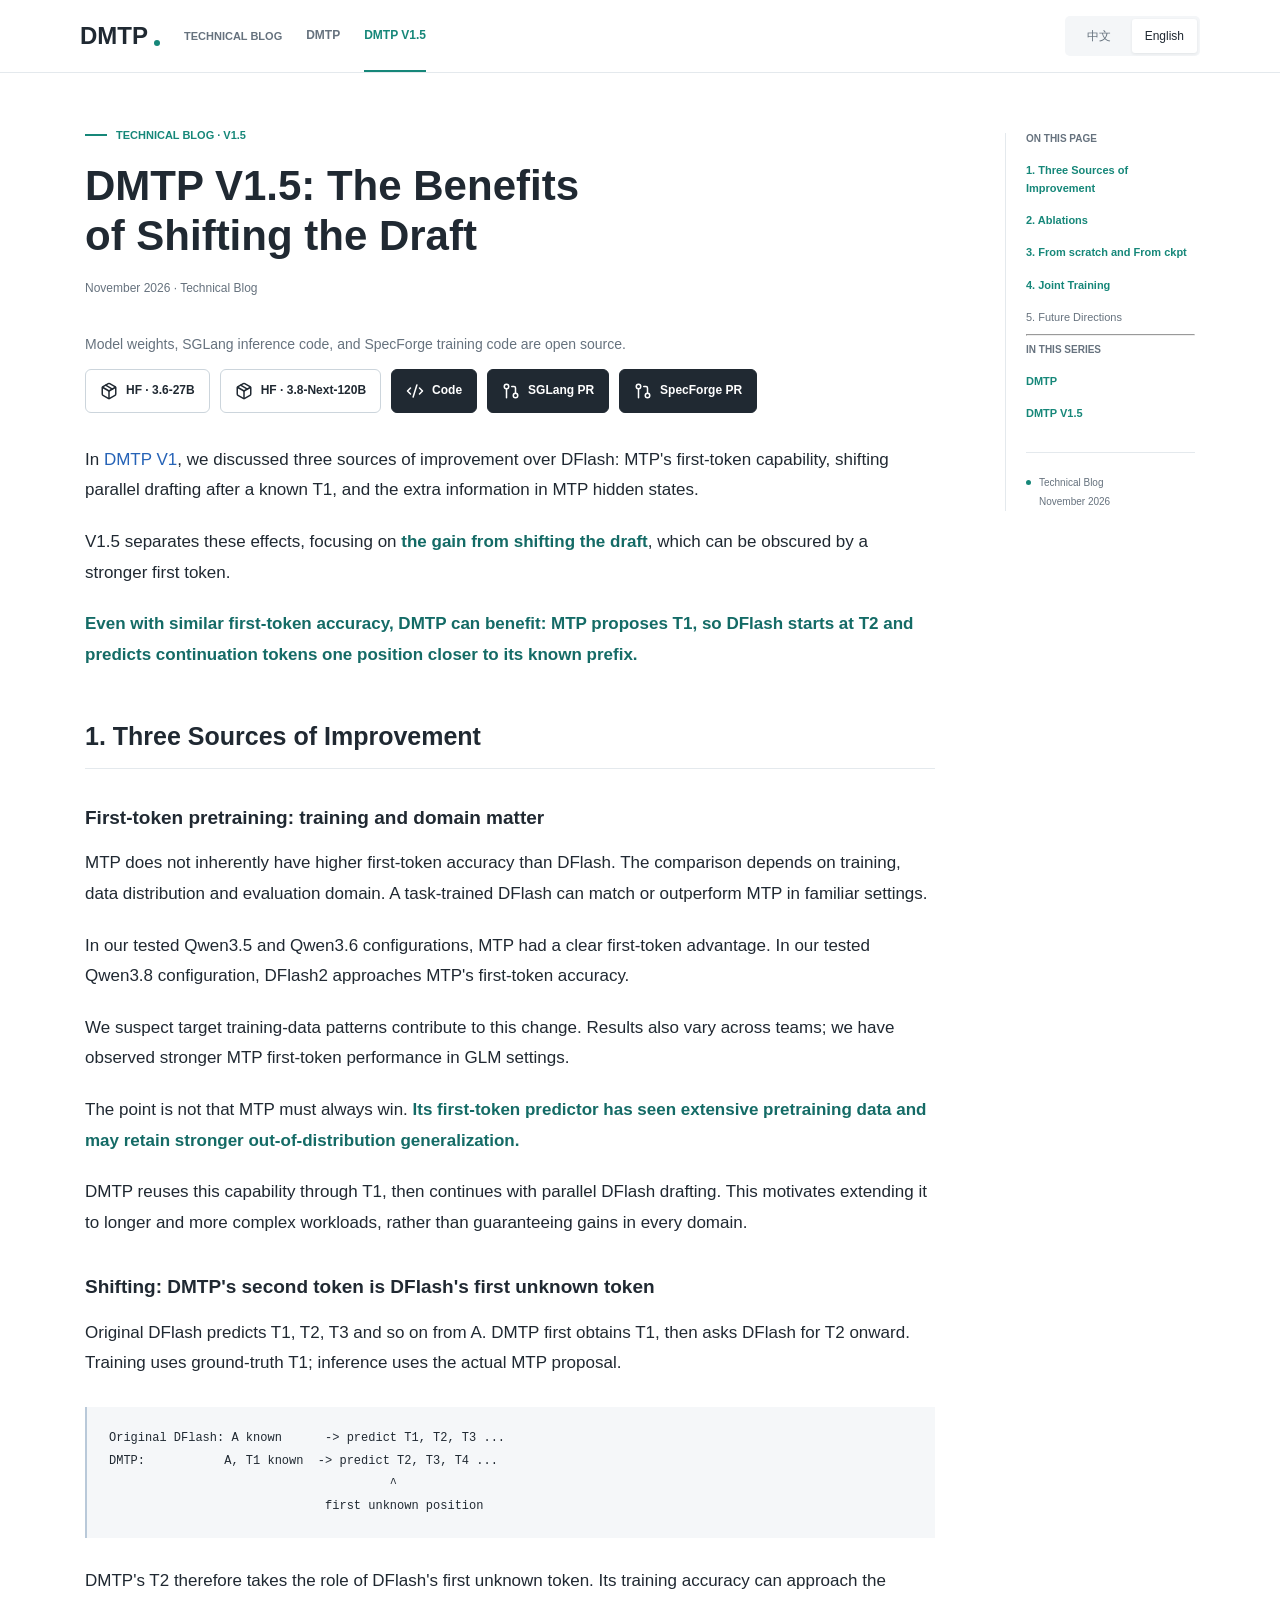
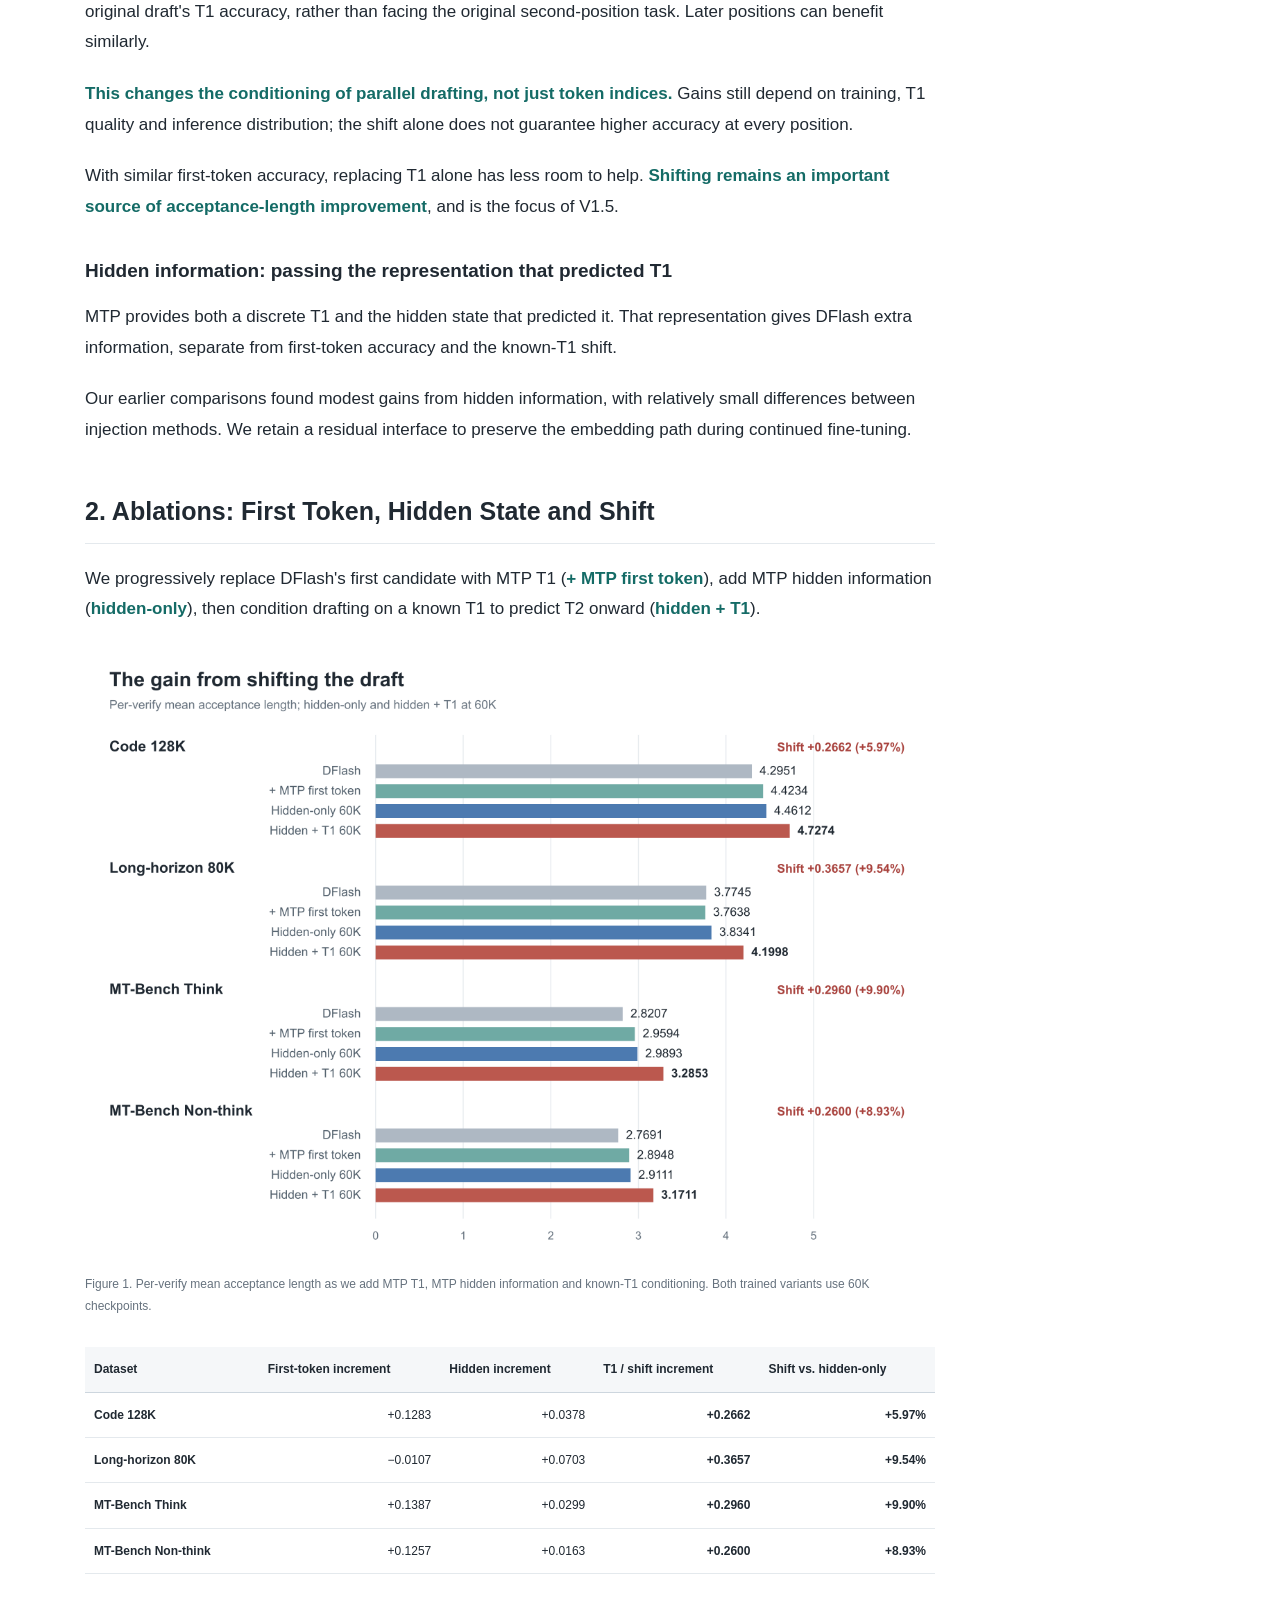
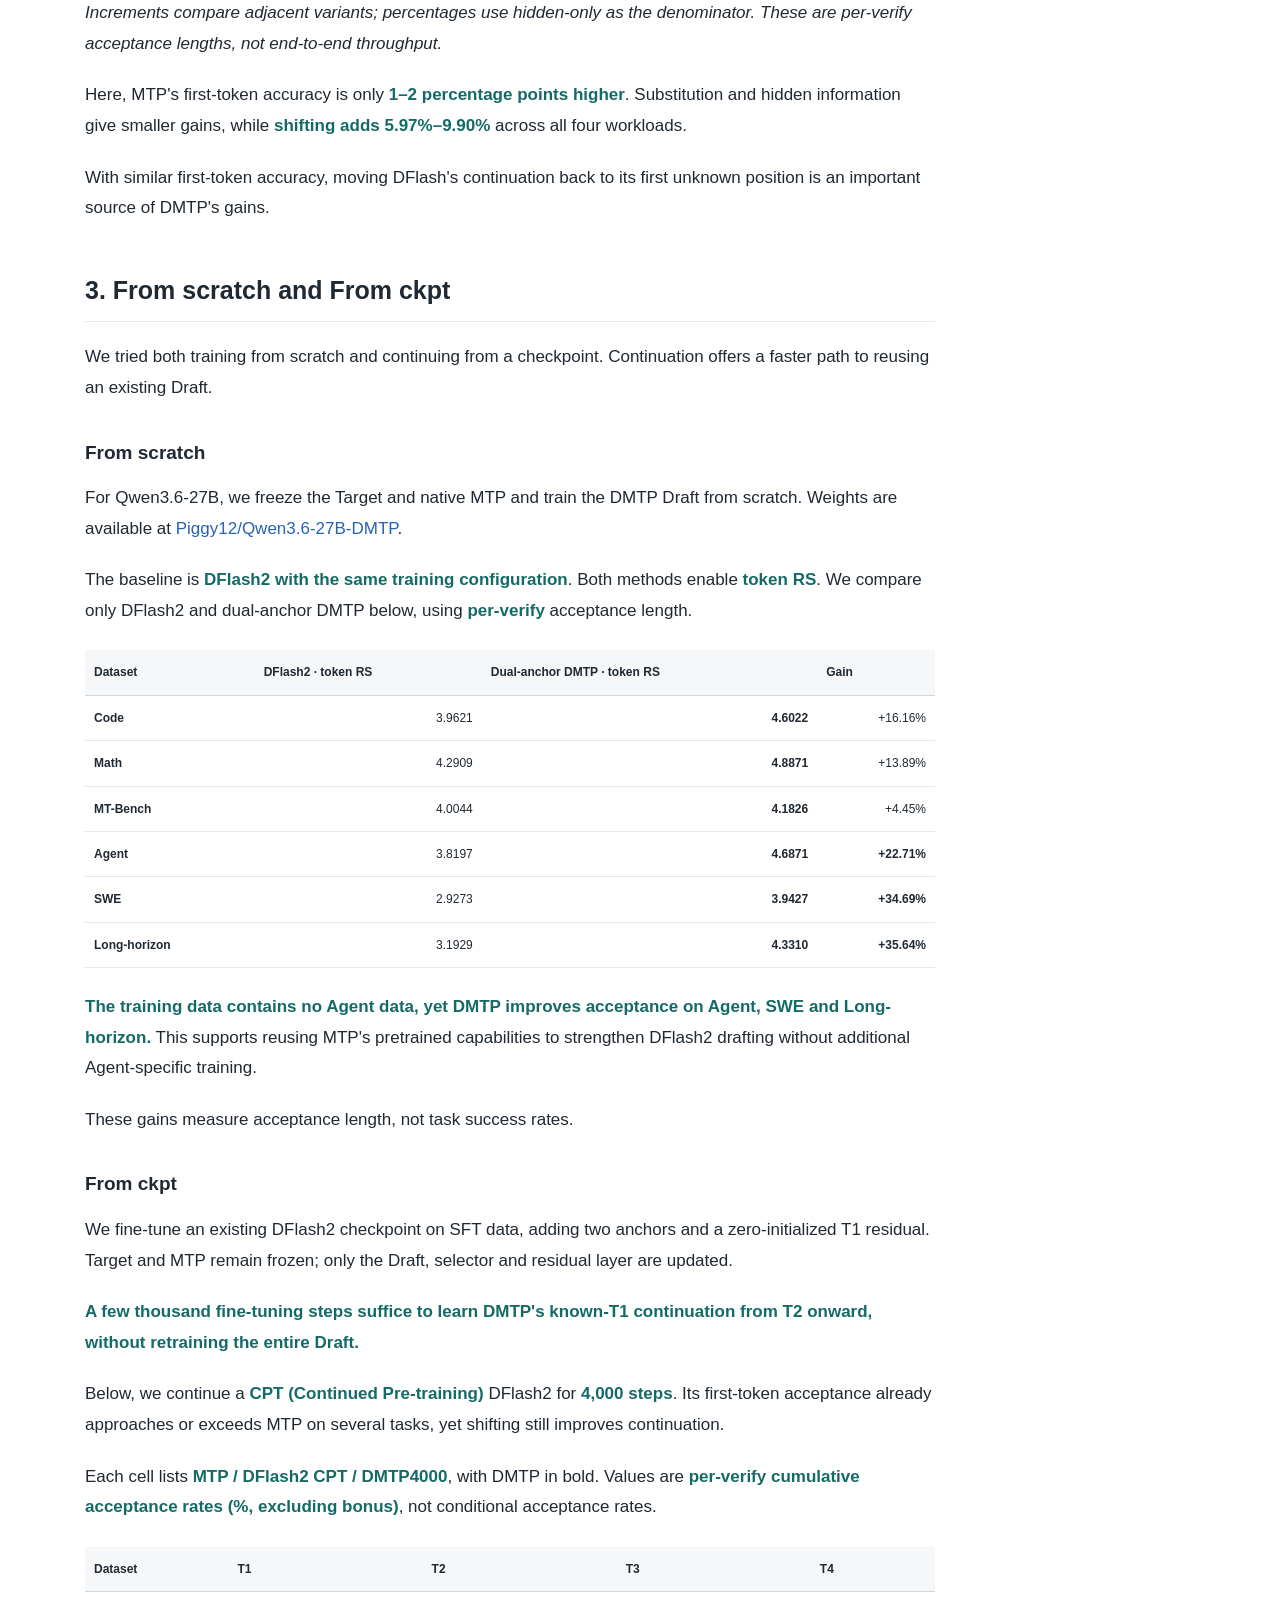
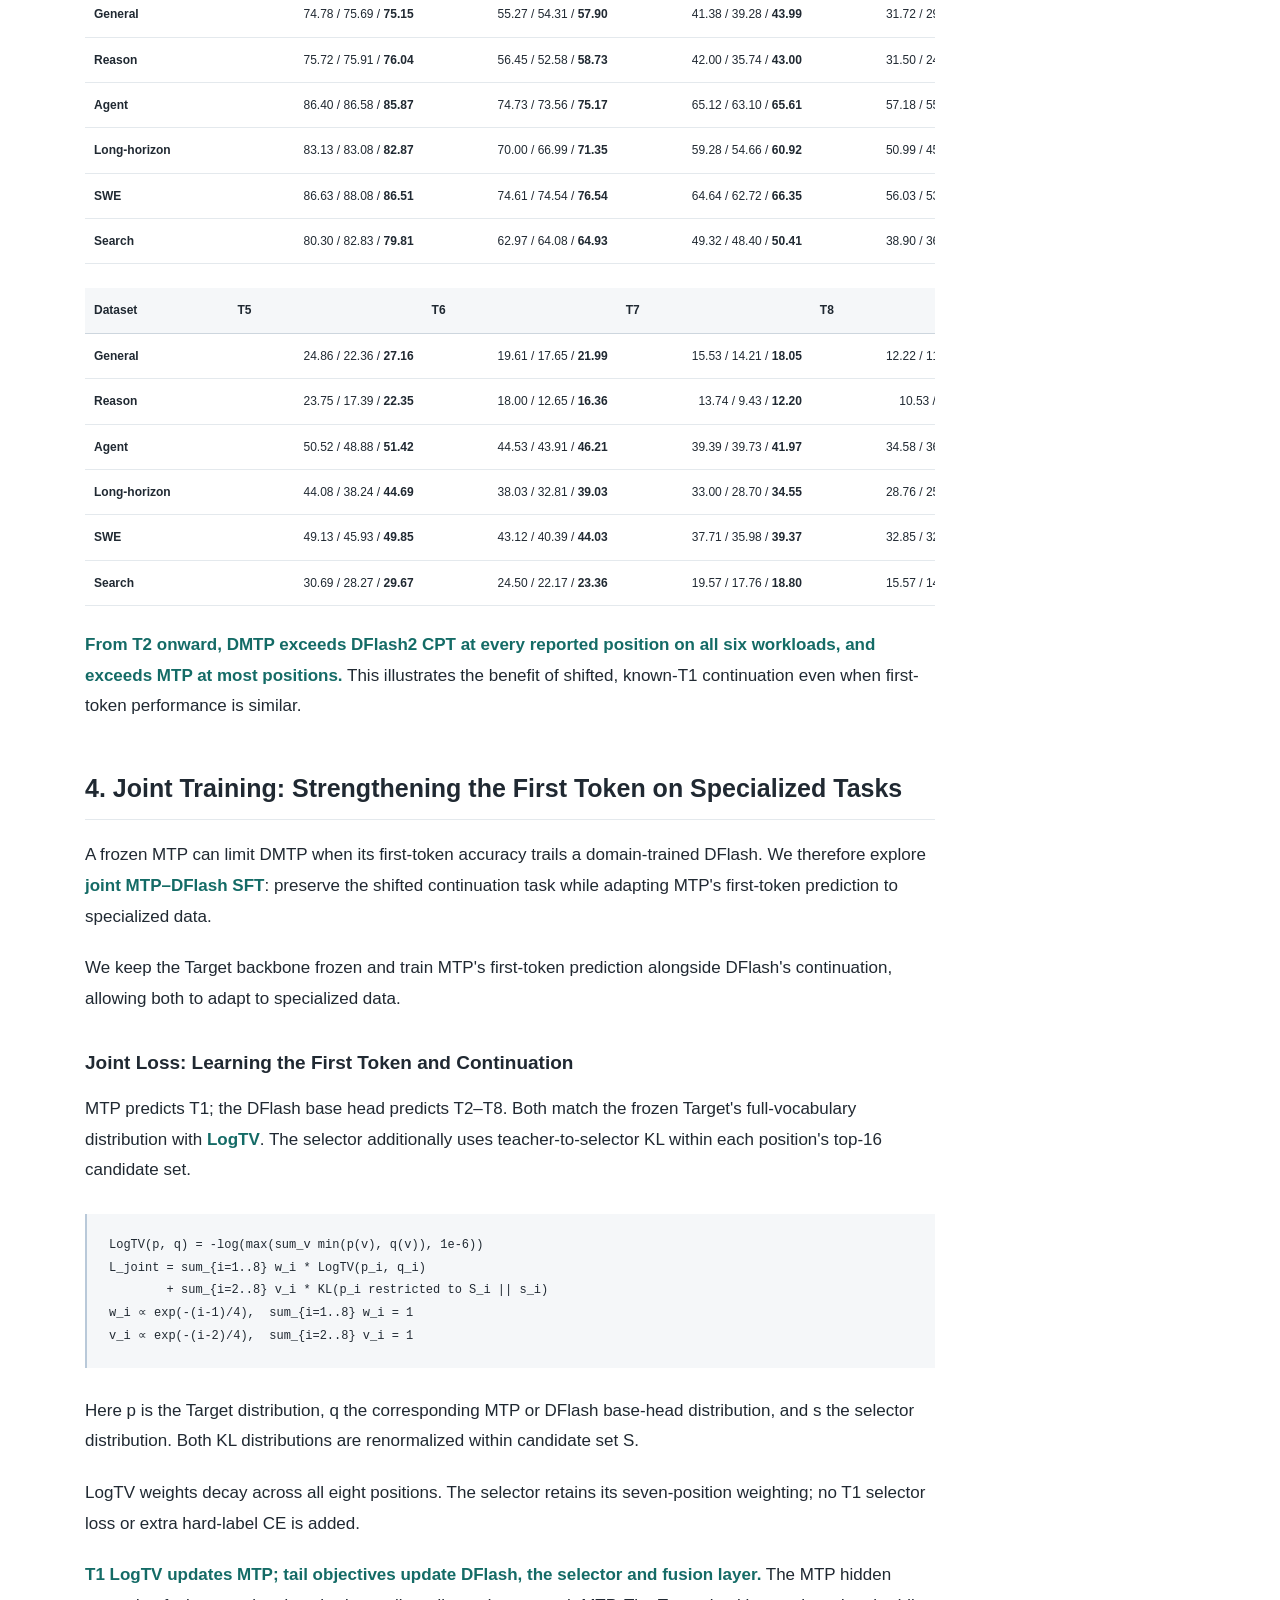
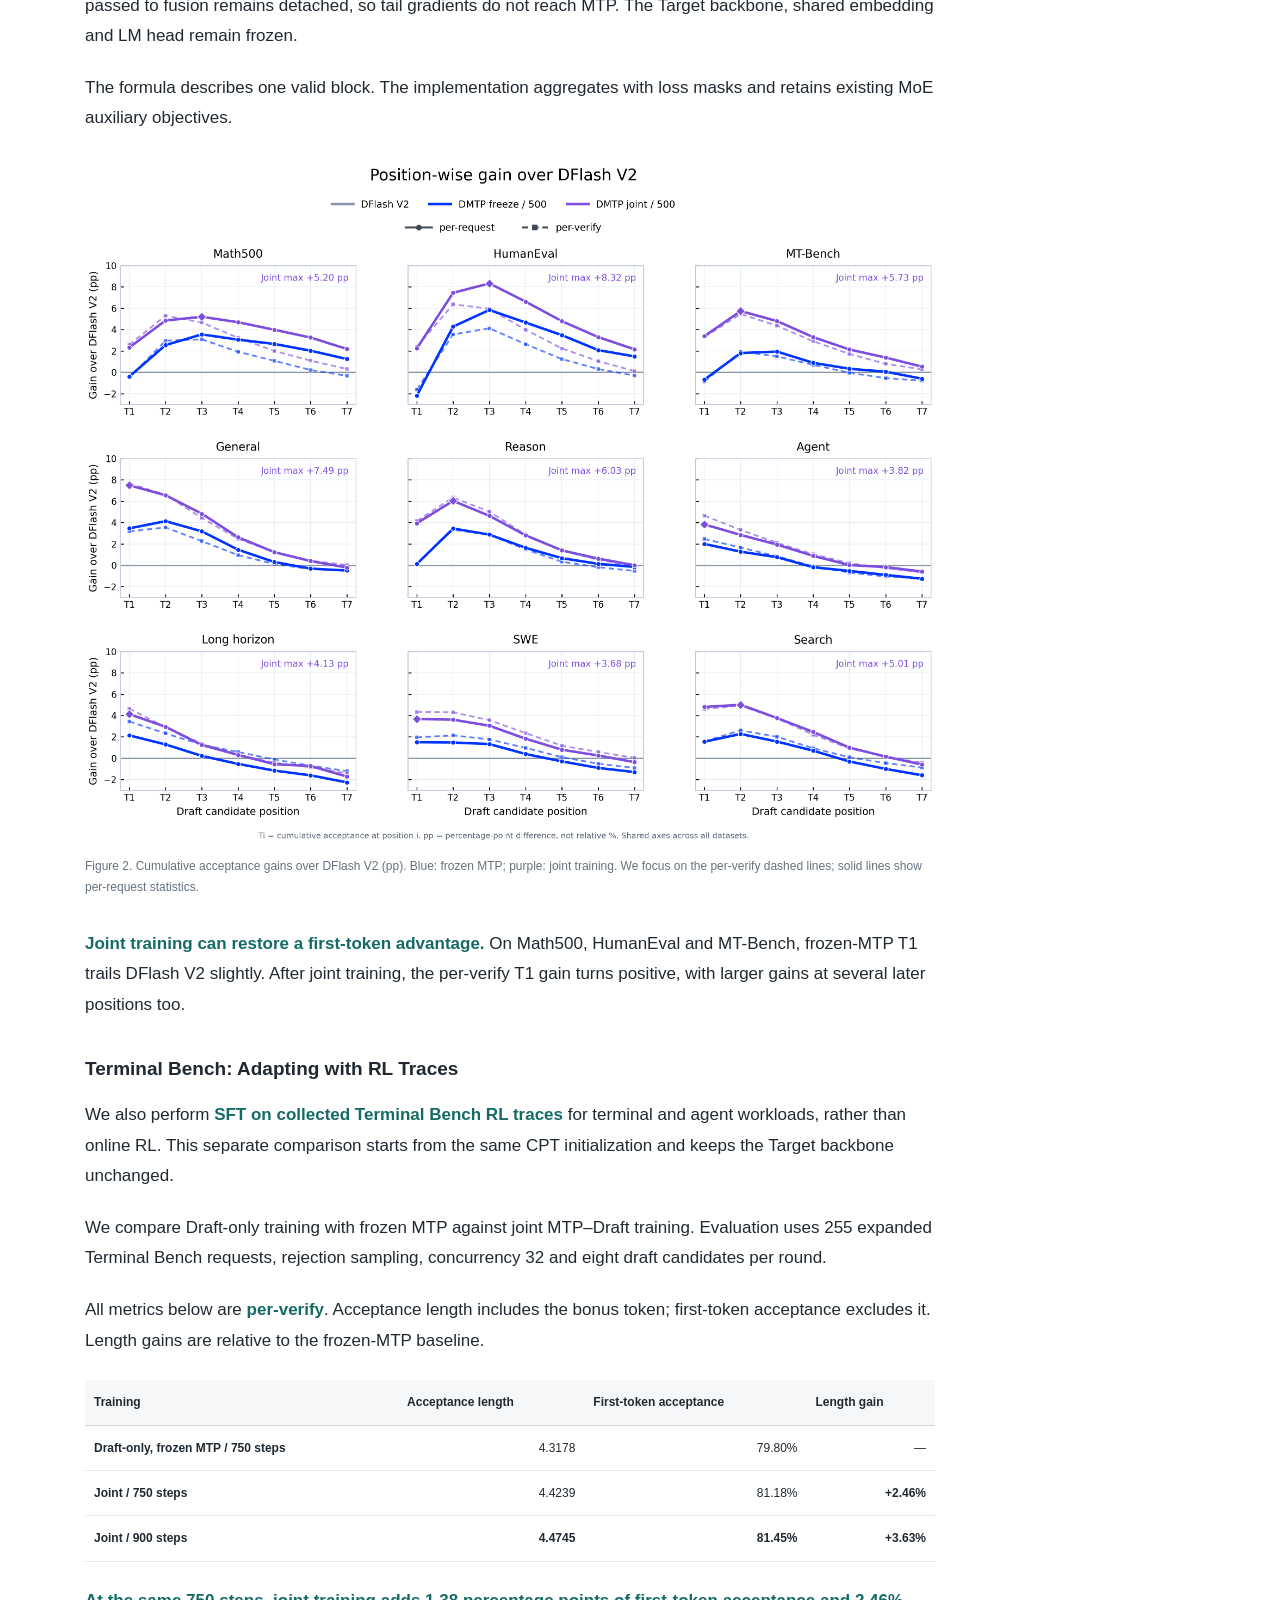
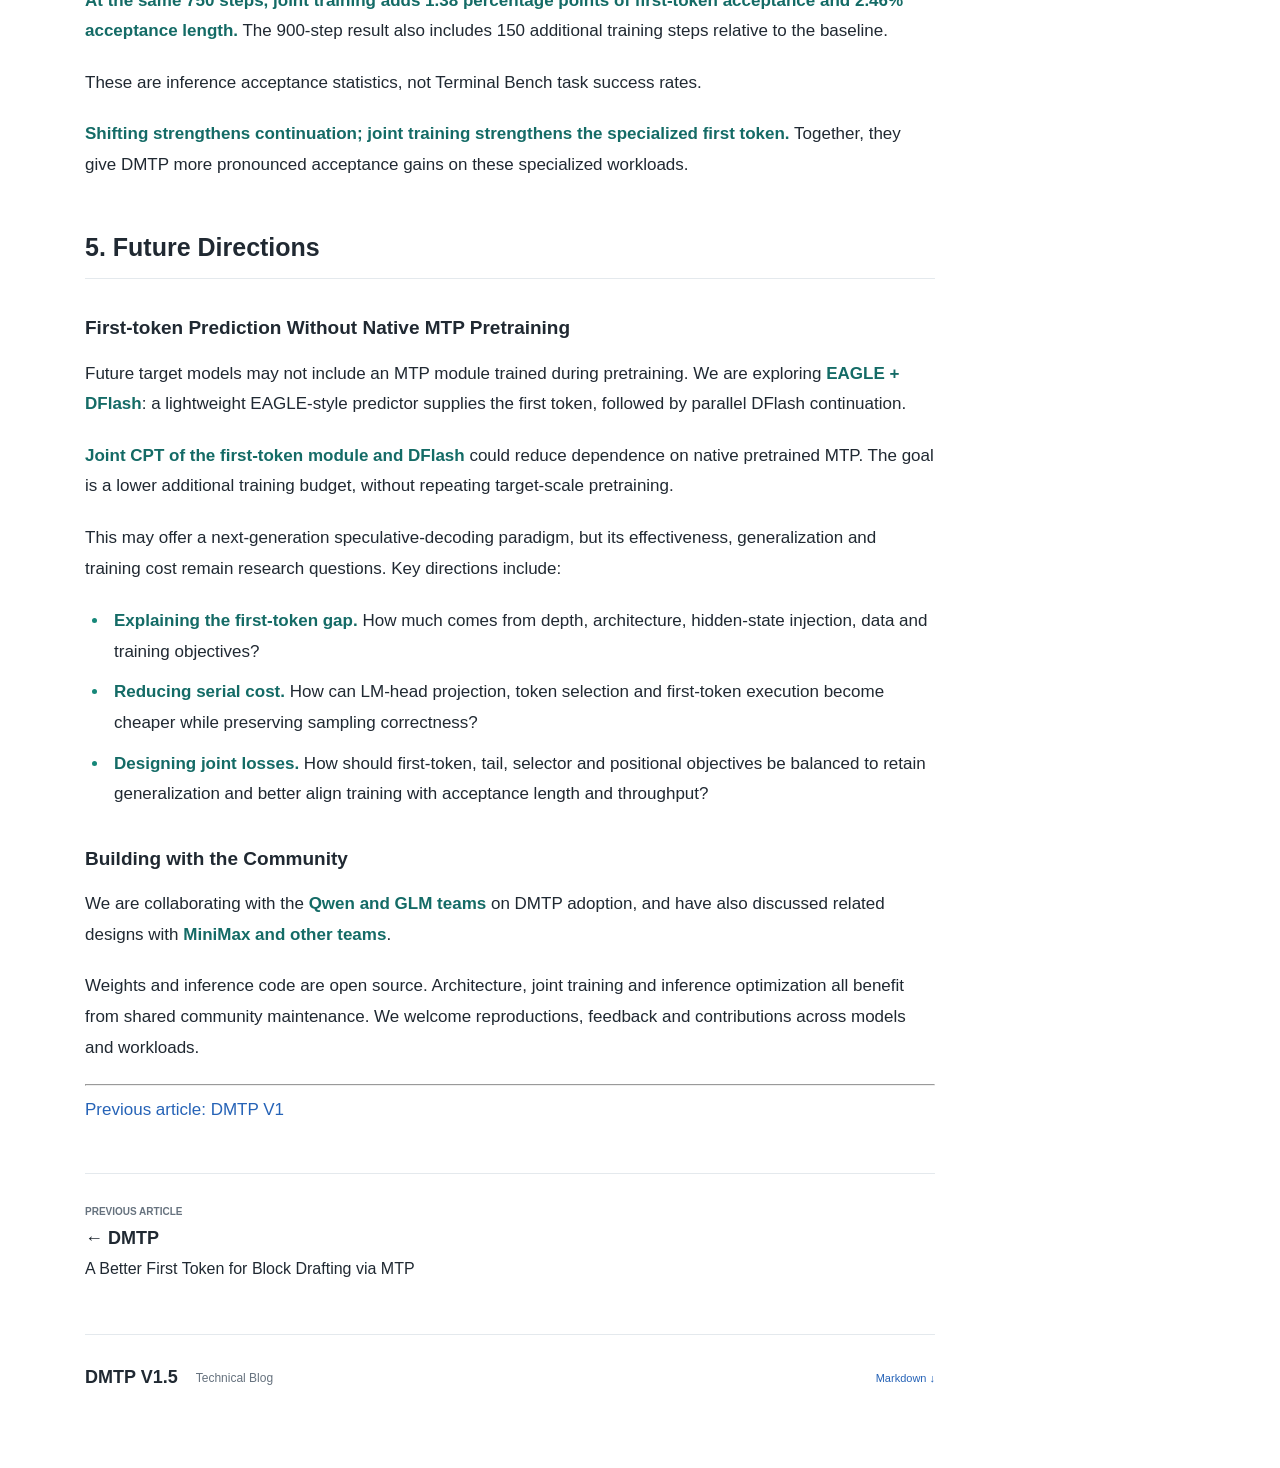
==== commit b740ce2b: "Clarify DMTP open-source releases" ====
--- a/v1.5.html
+++ b/v1.5.html
@@ -24,7 +24,7 @@
 <h1>DMTP V1.5：移位带来的收益</h1>
 <p>2026 年 11 月 · 技术博客</p>
 <div class="release-resources">
-<p class="release-note">权重与推理代码已开源。</p>
+<p class="release-note">权重、SGLang 推理代码以及 SpecForge 训练代码已开源。</p>
 <nav class="resource-links" aria-label="开源权重与代码">
 <a class="resource-link" href="https://huggingface.co/Piggy12/Qwen3.6-27B-DMTP" target="_blank" rel="noopener noreferrer" title="Qwen3.6-27B DMTP weights on Hugging Face"><img class="resource-icon" src="resource-model.svg" width="18" height="18" alt=""><span>HF · 3.6-27B</span></a>
 <a class="resource-link" href="https://huggingface.co/Piggy12/Qwen3.8-next-120b-dmtp" target="_blank" rel="noopener noreferrer" title="Qwen3.8-Next-120B DMTP weights on Hugging Face"><img class="resource-icon" src="resource-model.svg" width="18" height="18" alt=""><span>HF · 3.8-Next-120B</span></a>
@@ -335,7 +335,7 @@
 <h1>DMTP V1.5: The Benefits of Shifting the Draft</h1>
 <p>November 2026 · Technical Blog</p>
 <div class="release-resources">
-<p class="release-note">Model weights and inference code are open source.</p>
+<p class="release-note">Model weights, SGLang inference code, and SpecForge training code are open source.</p>
 <nav class="resource-links" aria-label="Open-source weights and code">
 <a class="resource-link" href="https://huggingface.co/Piggy12/Qwen3.6-27B-DMTP" target="_blank" rel="noopener noreferrer" title="Qwen3.6-27B DMTP weights on Hugging Face"><img class="resource-icon" src="resource-model.svg" width="18" height="18" alt=""><span>HF · 3.6-27B</span></a>
 <a class="resource-link" href="https://huggingface.co/Piggy12/Qwen3.8-next-120b-dmtp" target="_blank" rel="noopener noreferrer" title="Qwen3.8-Next-120B DMTP weights on Hugging Face"><img class="resource-icon" src="resource-model.svg" width="18" height="18" alt=""><span>HF · 3.8-Next-120B</span></a>
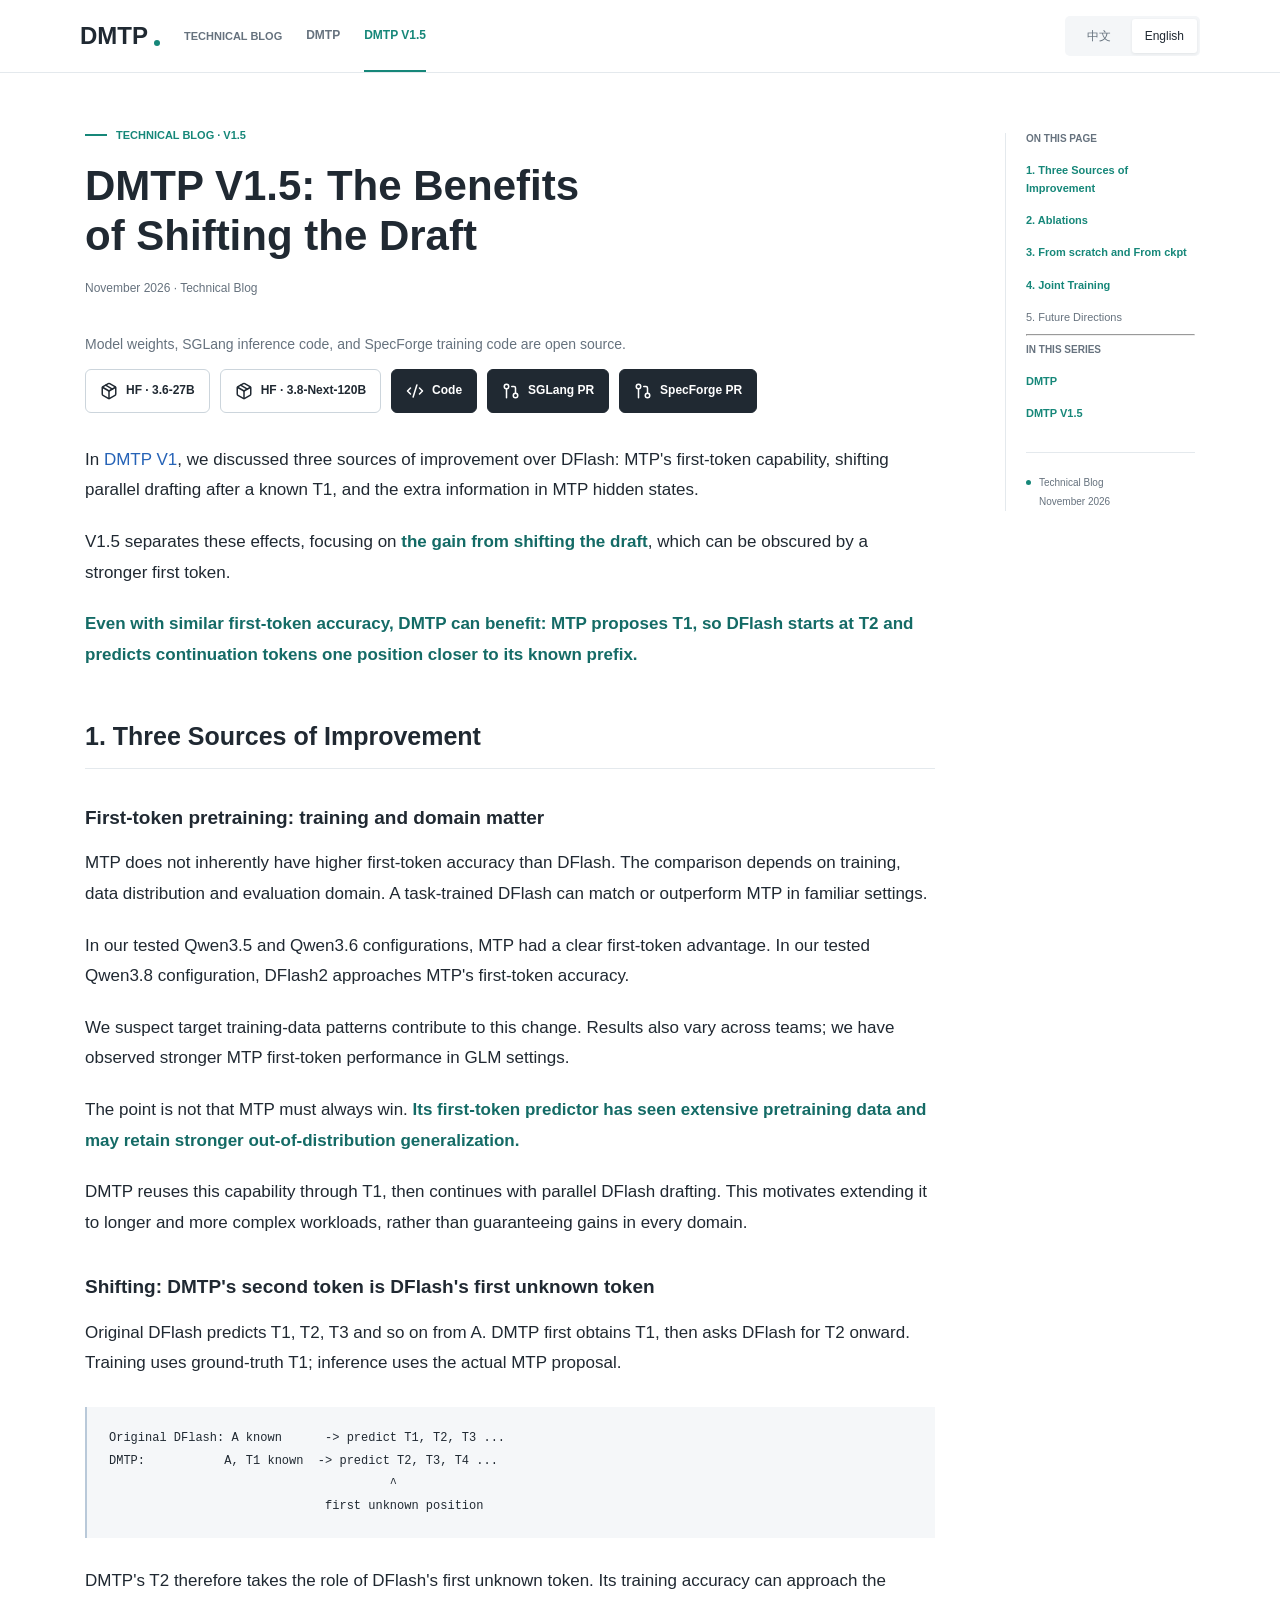
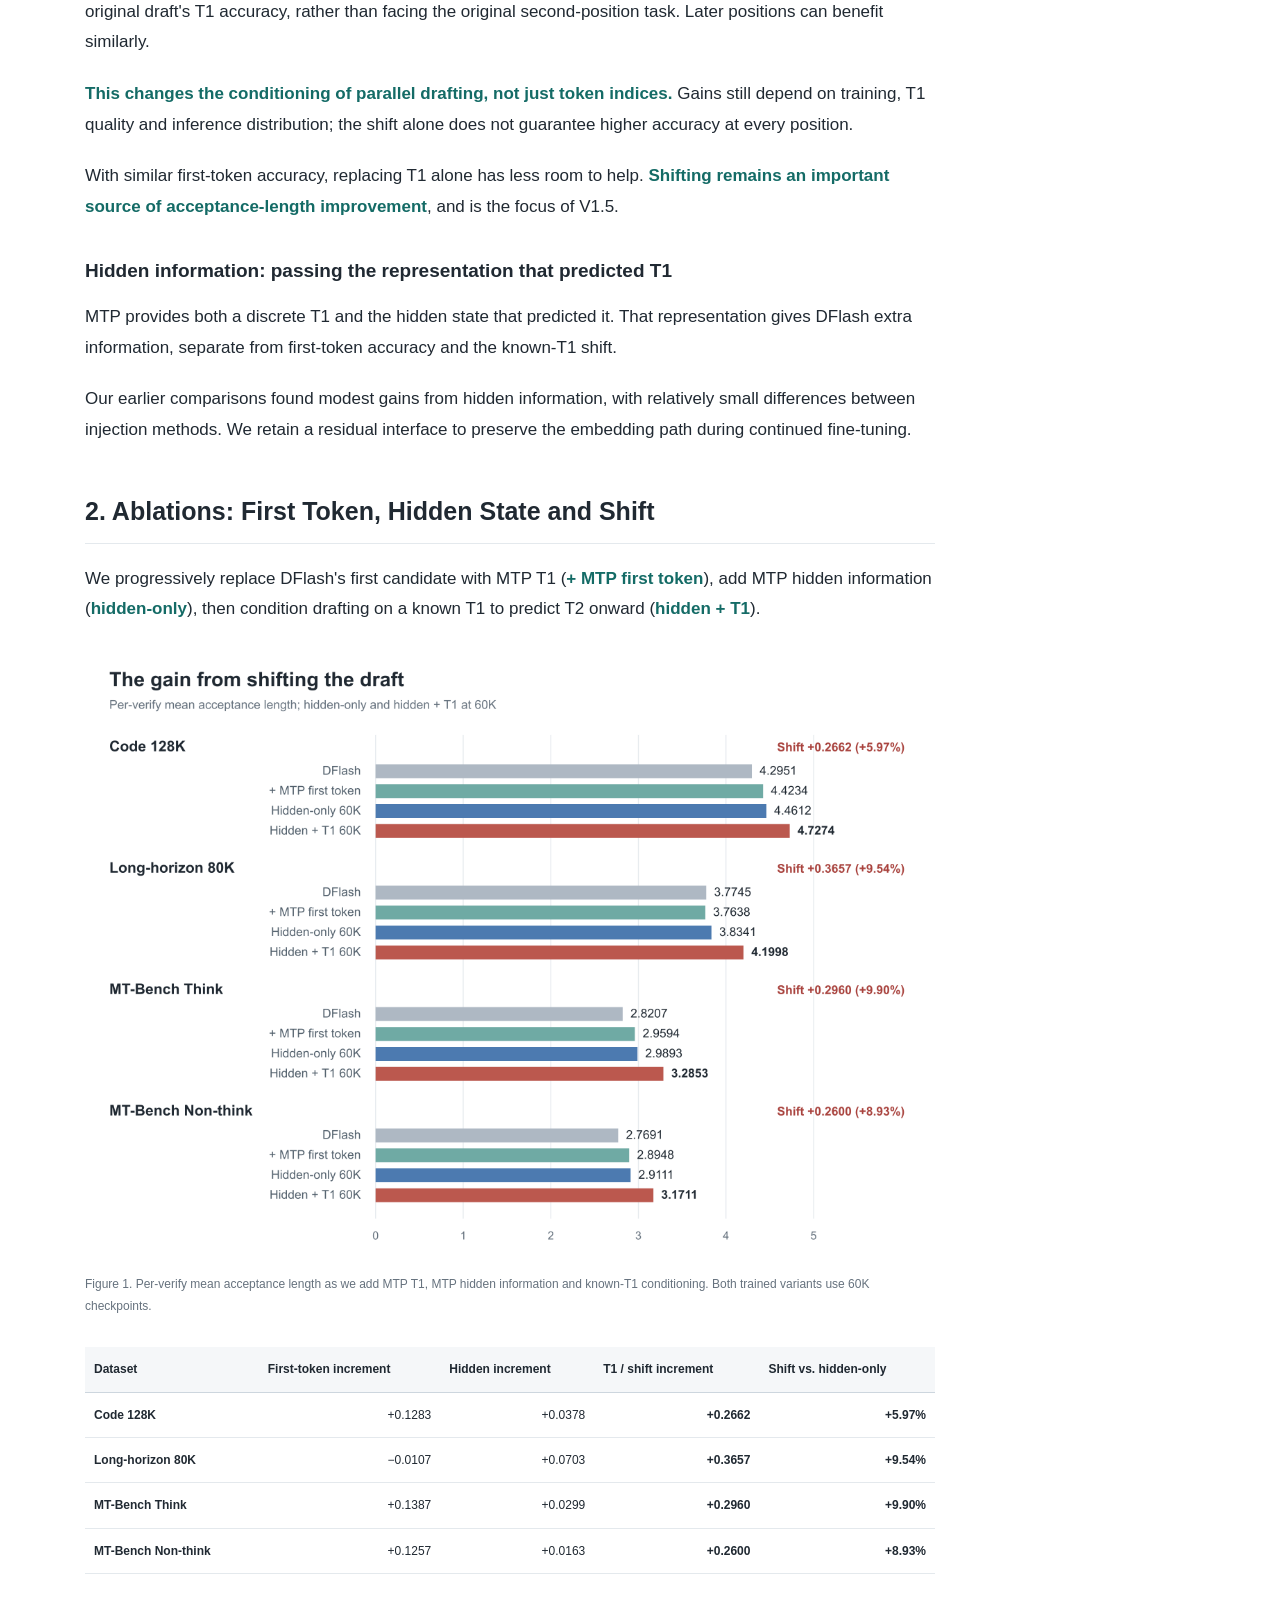
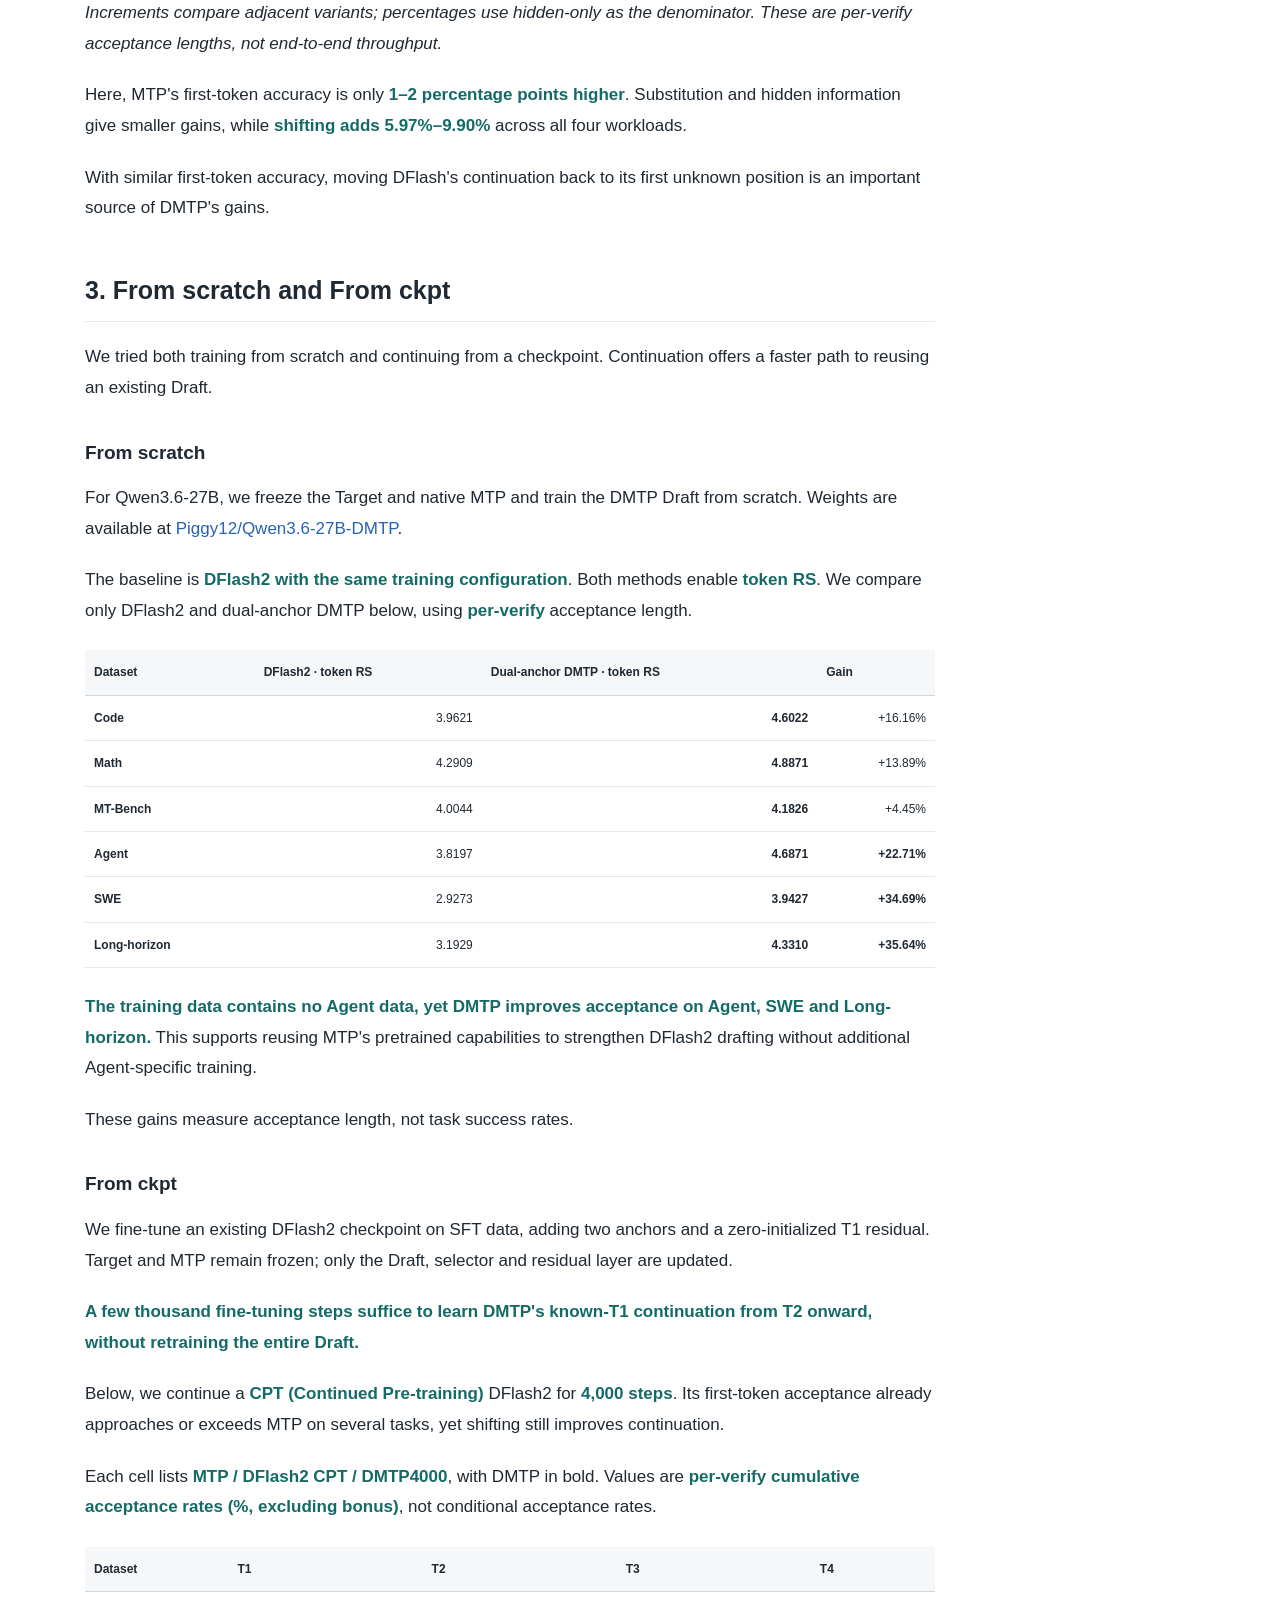
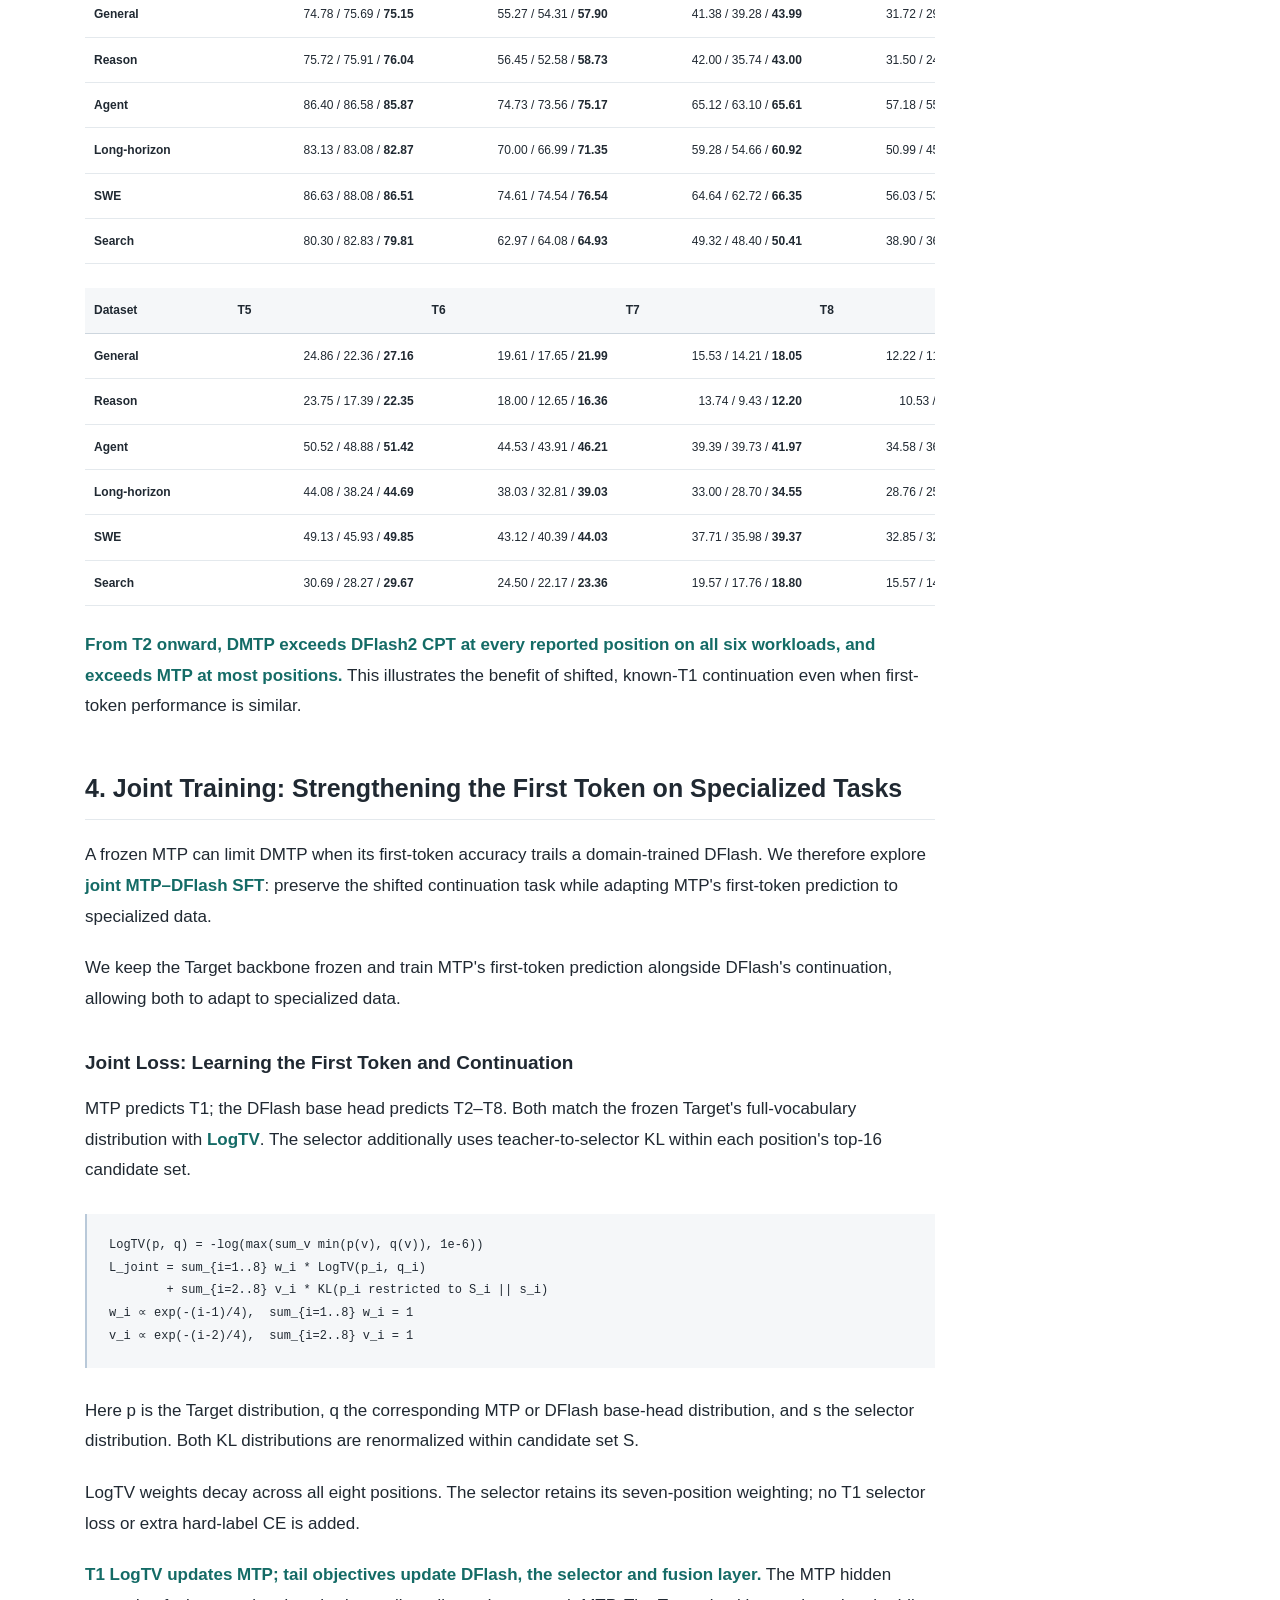
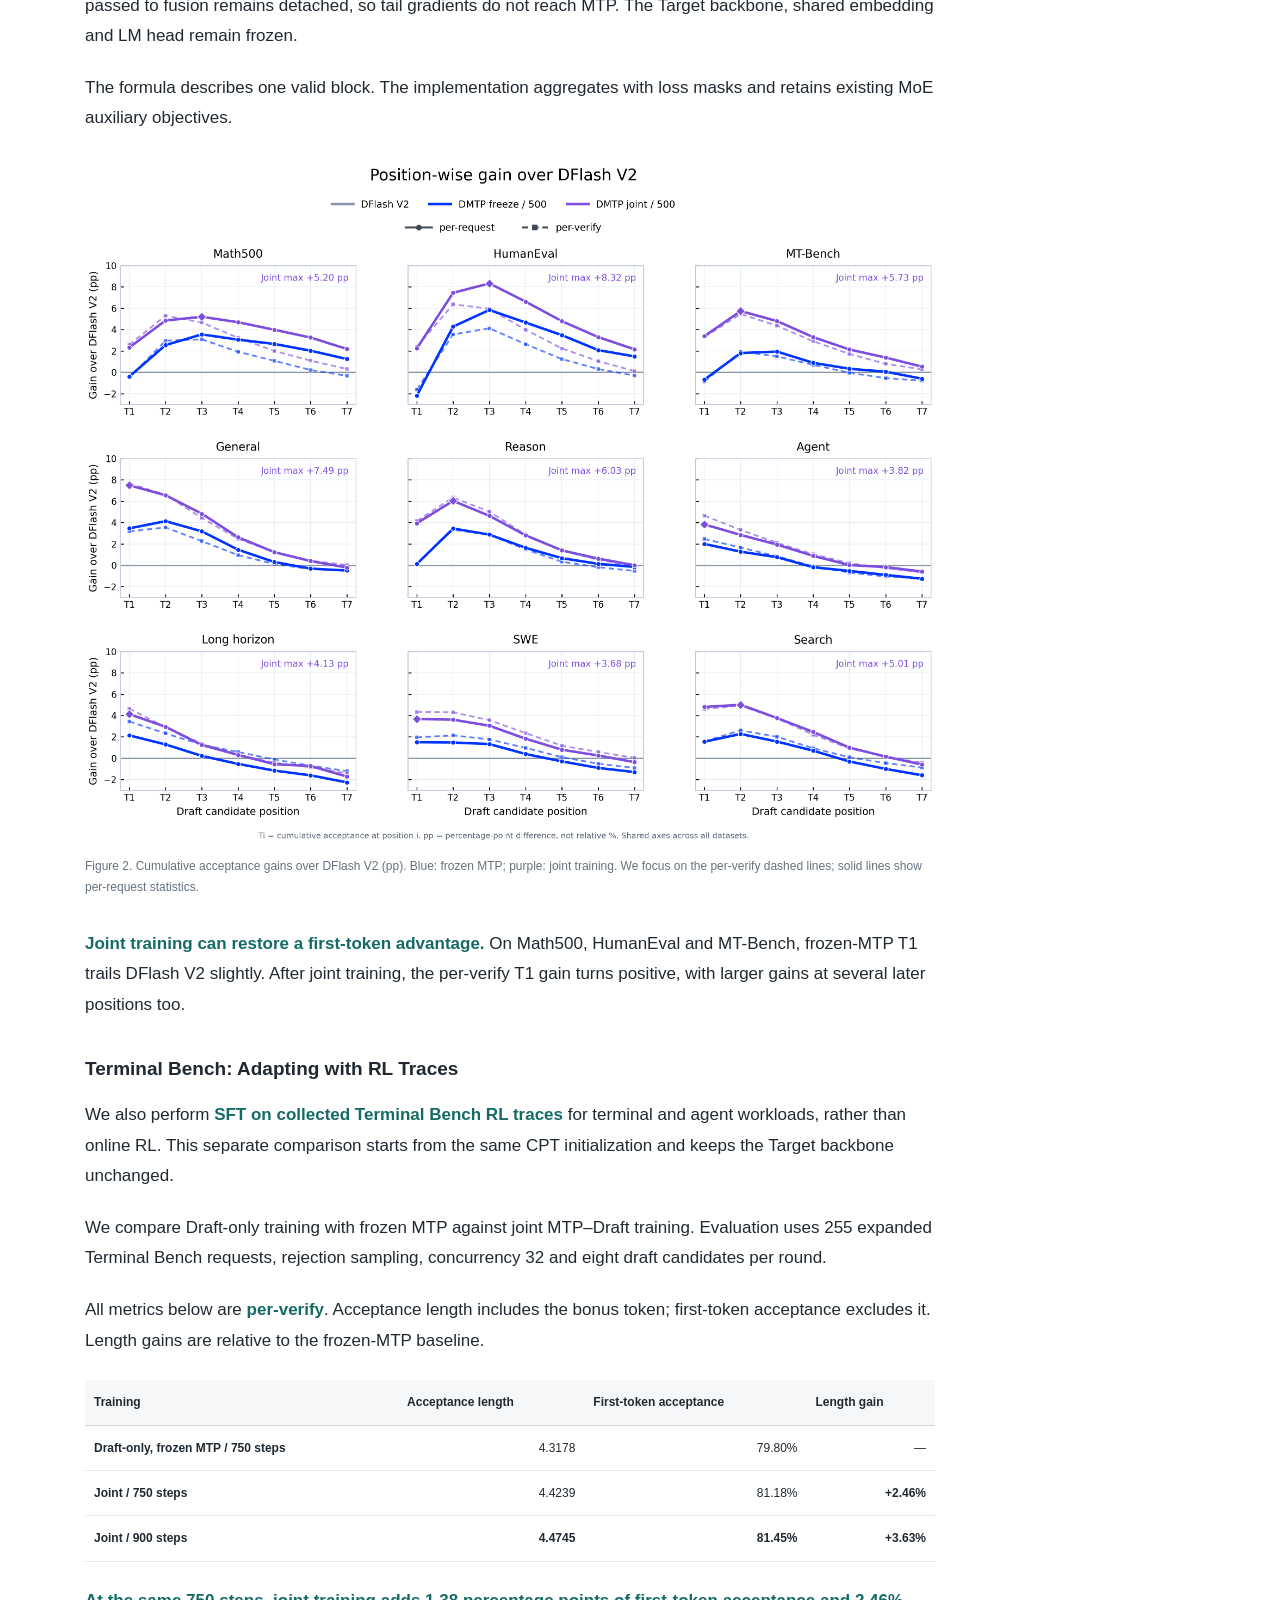
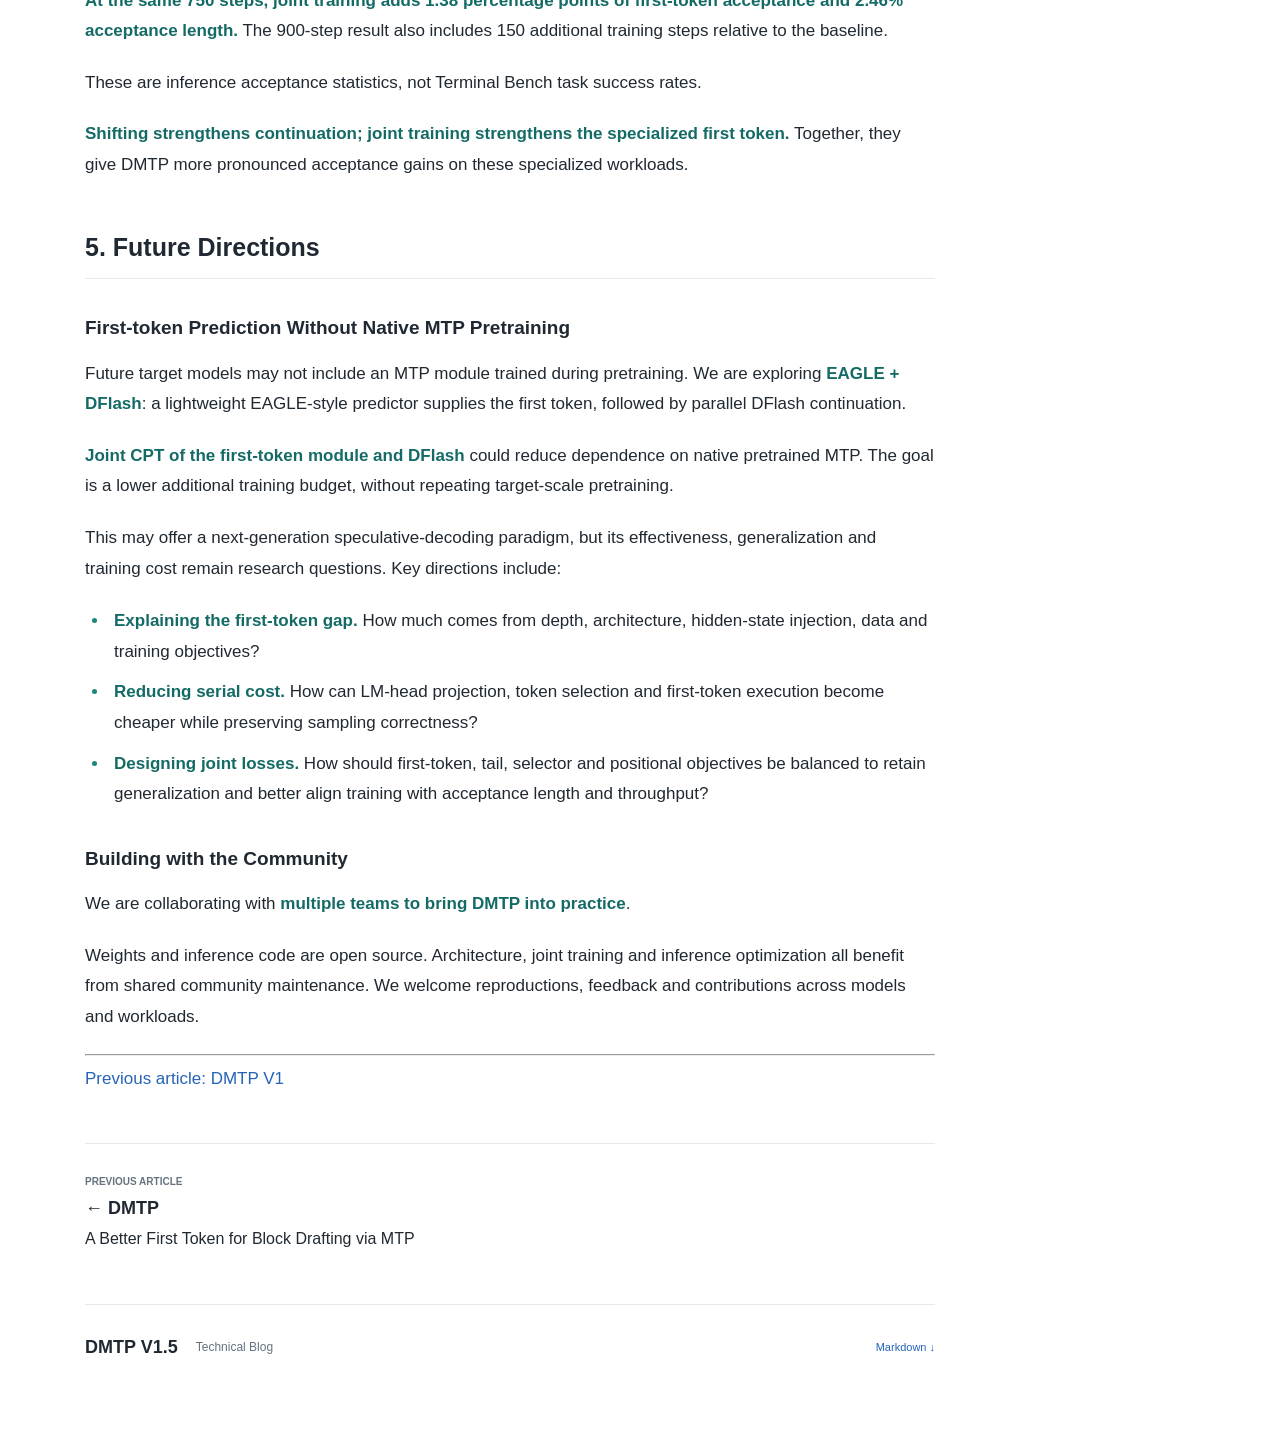
==== commit 9fe736a8: "Simplify DMTP collaboration note" ====
--- a/v1.5.html
+++ b/v1.5.html
@@ -325,7 +325,7 @@
 <li><strong>如何设计联合 Loss？</strong> 如何平衡首位与尾部目标、selector 和位置权重，在 domain 适配时保留预训练泛化能力，并让训练目标更贴近实际接受长度与吞吐？</li>
 </ul>
 <h3>一起推进落地</h3>
-<p>我们正在与 <strong>Qwen、GLM 团队合作推进 DMTP 落地</strong>，也与 <strong>MiniMax 等团队交流</strong>过相关设计。权重与推理代码均已开源；从架构设计、联合训练到推理优化，都需要社区共同探索和维护。欢迎复现、反馈，以及来自不同模型和负载的贡献。</p>
+<p>我们正在与<strong>多个团队合作推进 DMTP 落地</strong>。权重与推理代码均已开源；从架构设计、联合训练到推理优化，都需要社区共同探索和维护。欢迎复现、反馈，以及来自不同模型和负载的贡献。</p>
 <hr>
 <p><a href="index.html?lang=zh">上一篇：DMTP V1</a></p>
 <!-- v15:zh:end -->
@@ -645,7 +645,7 @@
 <li><strong>Designing joint losses.</strong> How should first-token, tail, selector and positional objectives be balanced to retain generalization and better align training with acceptance length and throughput?</li>
 </ul>
 <h3>Building with the Community</h3>
-<p>We are collaborating with the <strong>Qwen and GLM teams</strong> on DMTP adoption, and have also discussed related designs with <strong>MiniMax and other teams</strong>.</p>
+<p>We are collaborating with <strong>multiple teams to bring DMTP into practice</strong>.</p>
 <p>Weights and inference code are open source. Architecture, joint training and inference optimization all benefit from shared community maintenance. We welcome reproductions, feedback and contributions across models and workloads.</p>
 <hr>
 <p><a href="index.html?lang=en">Previous article: DMTP V1</a></p>
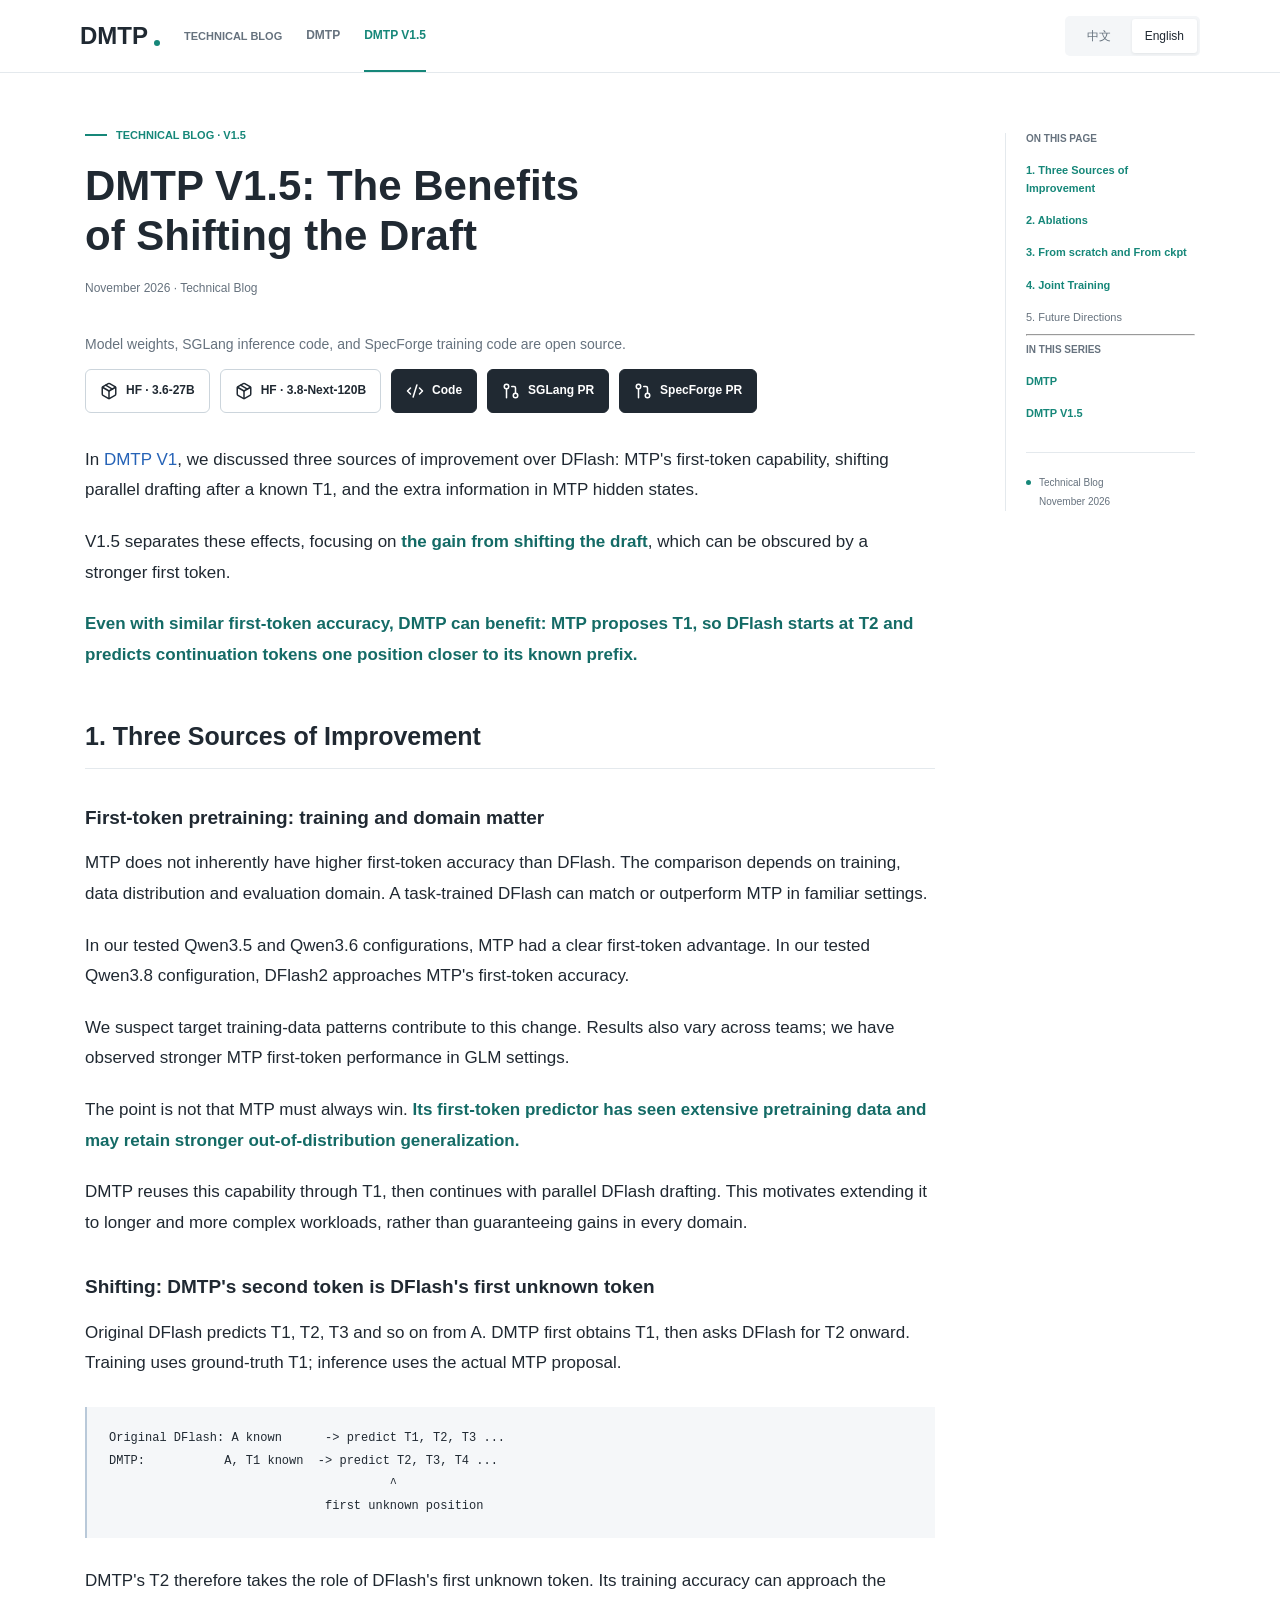
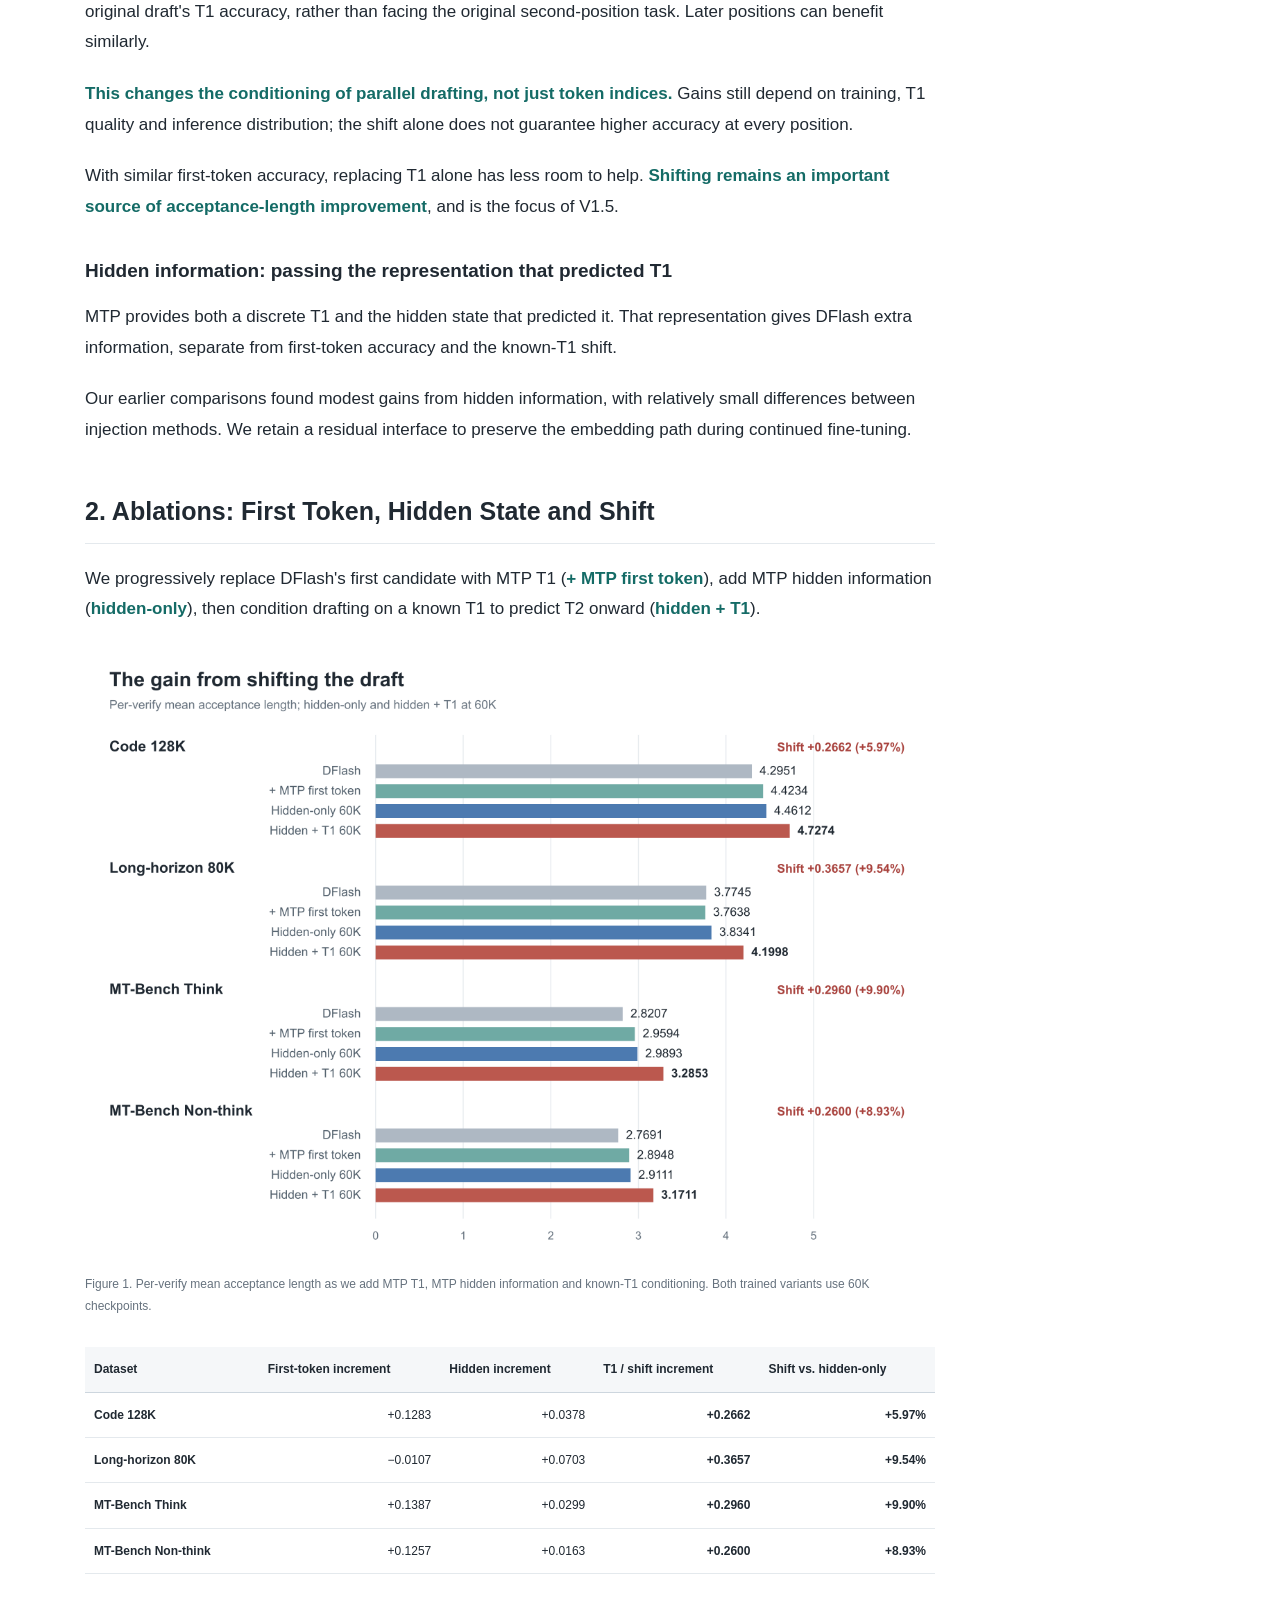
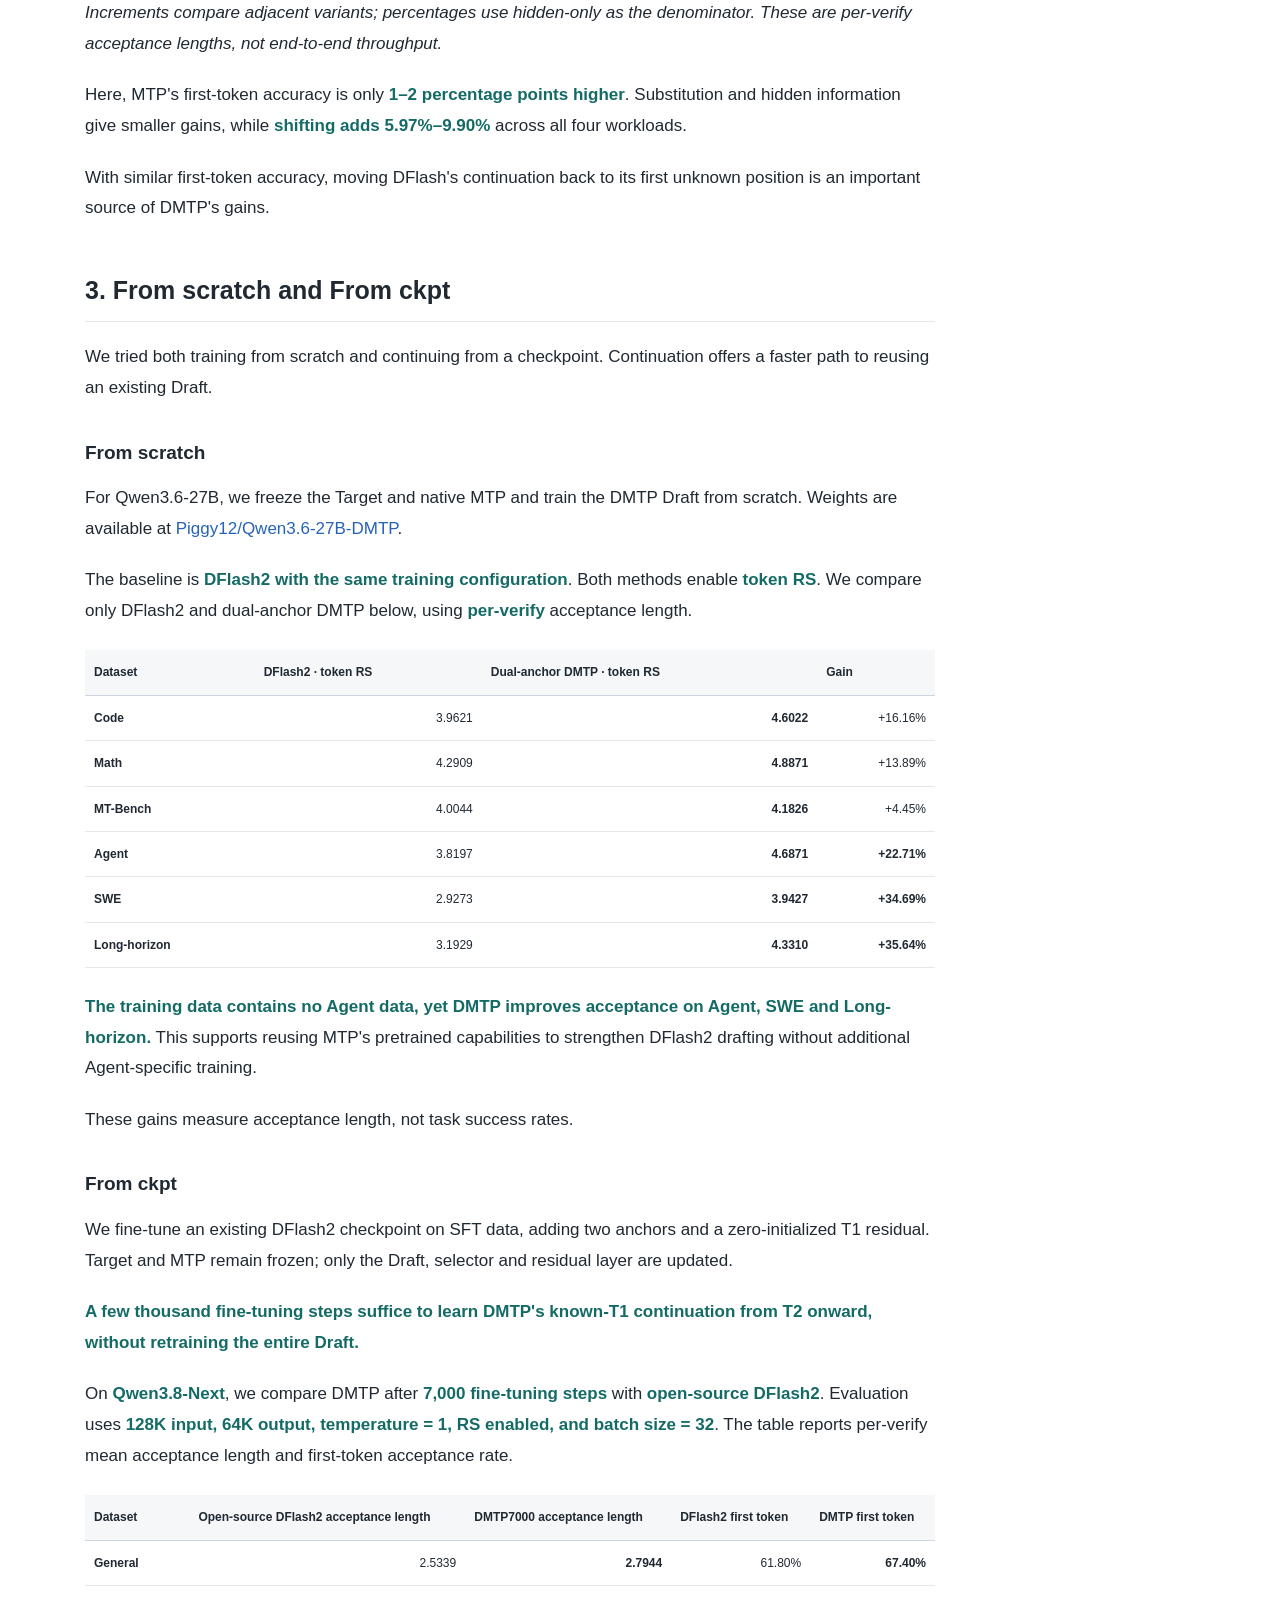
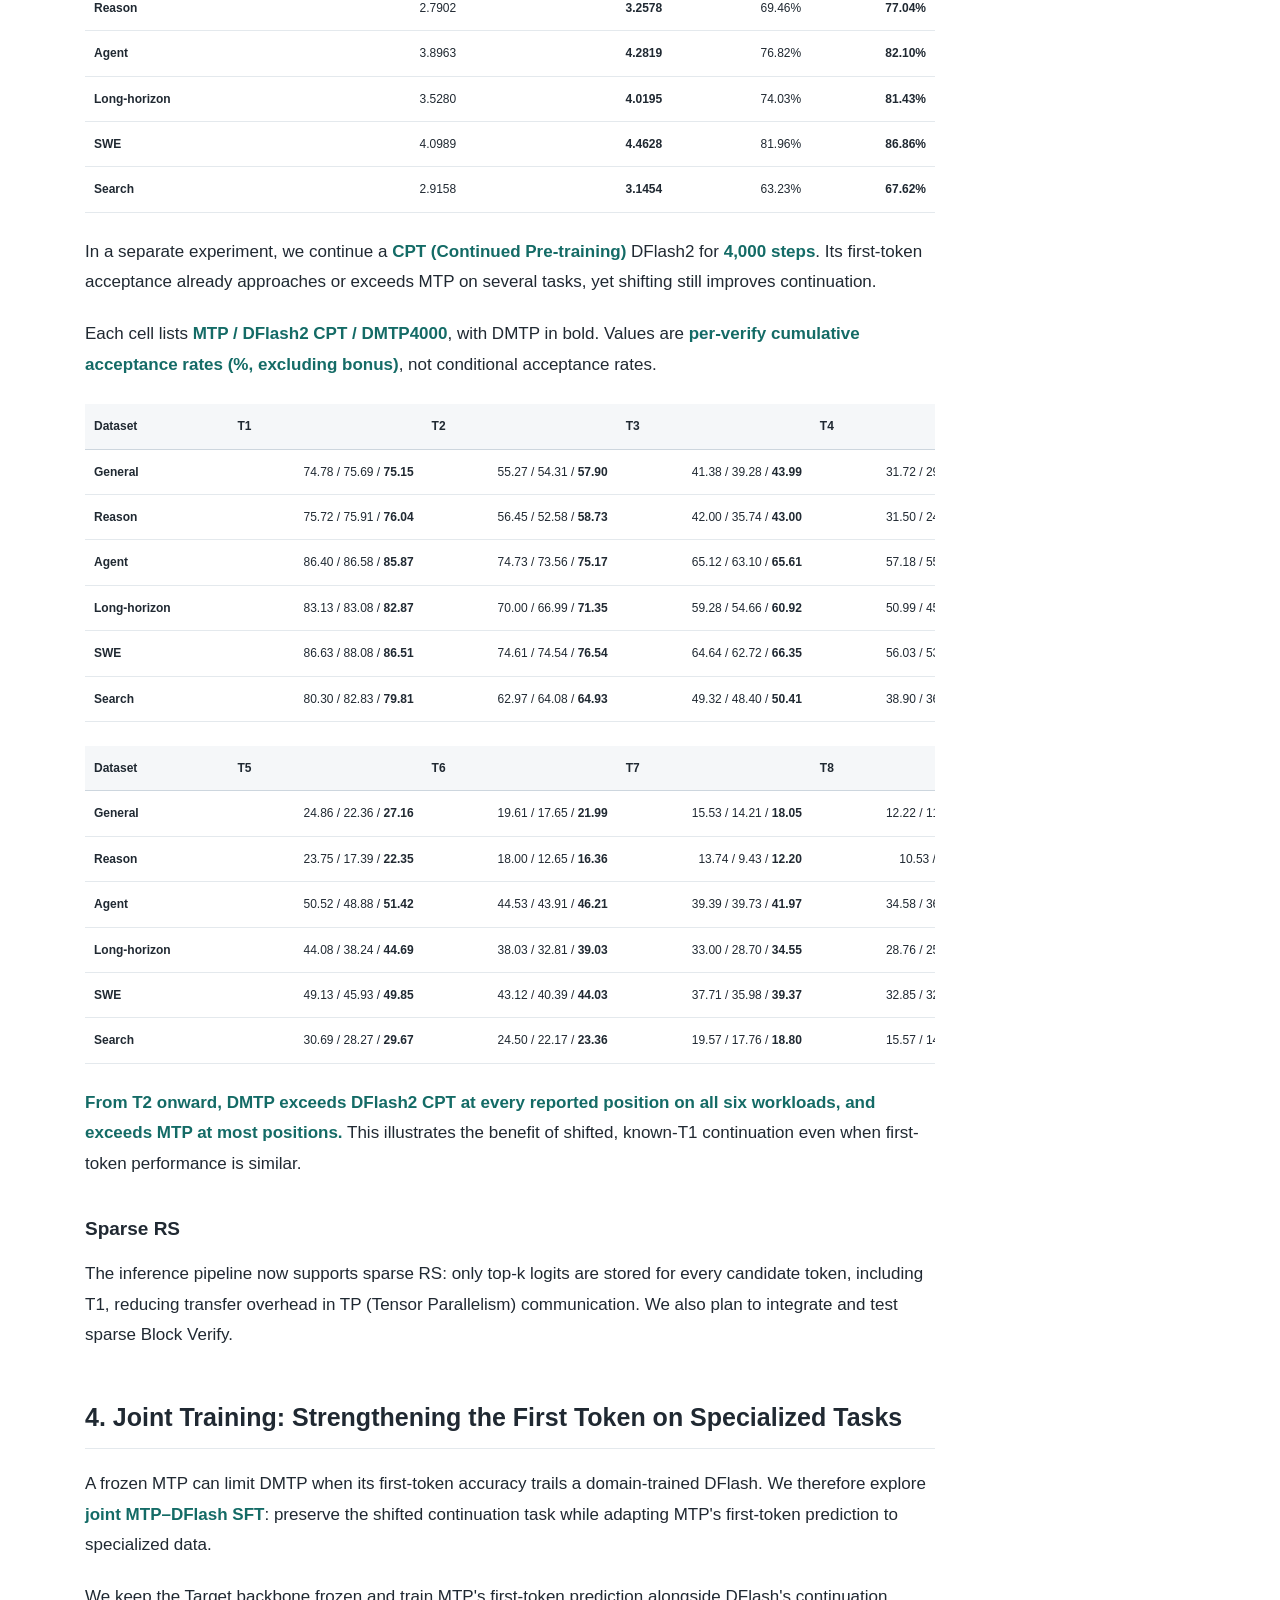
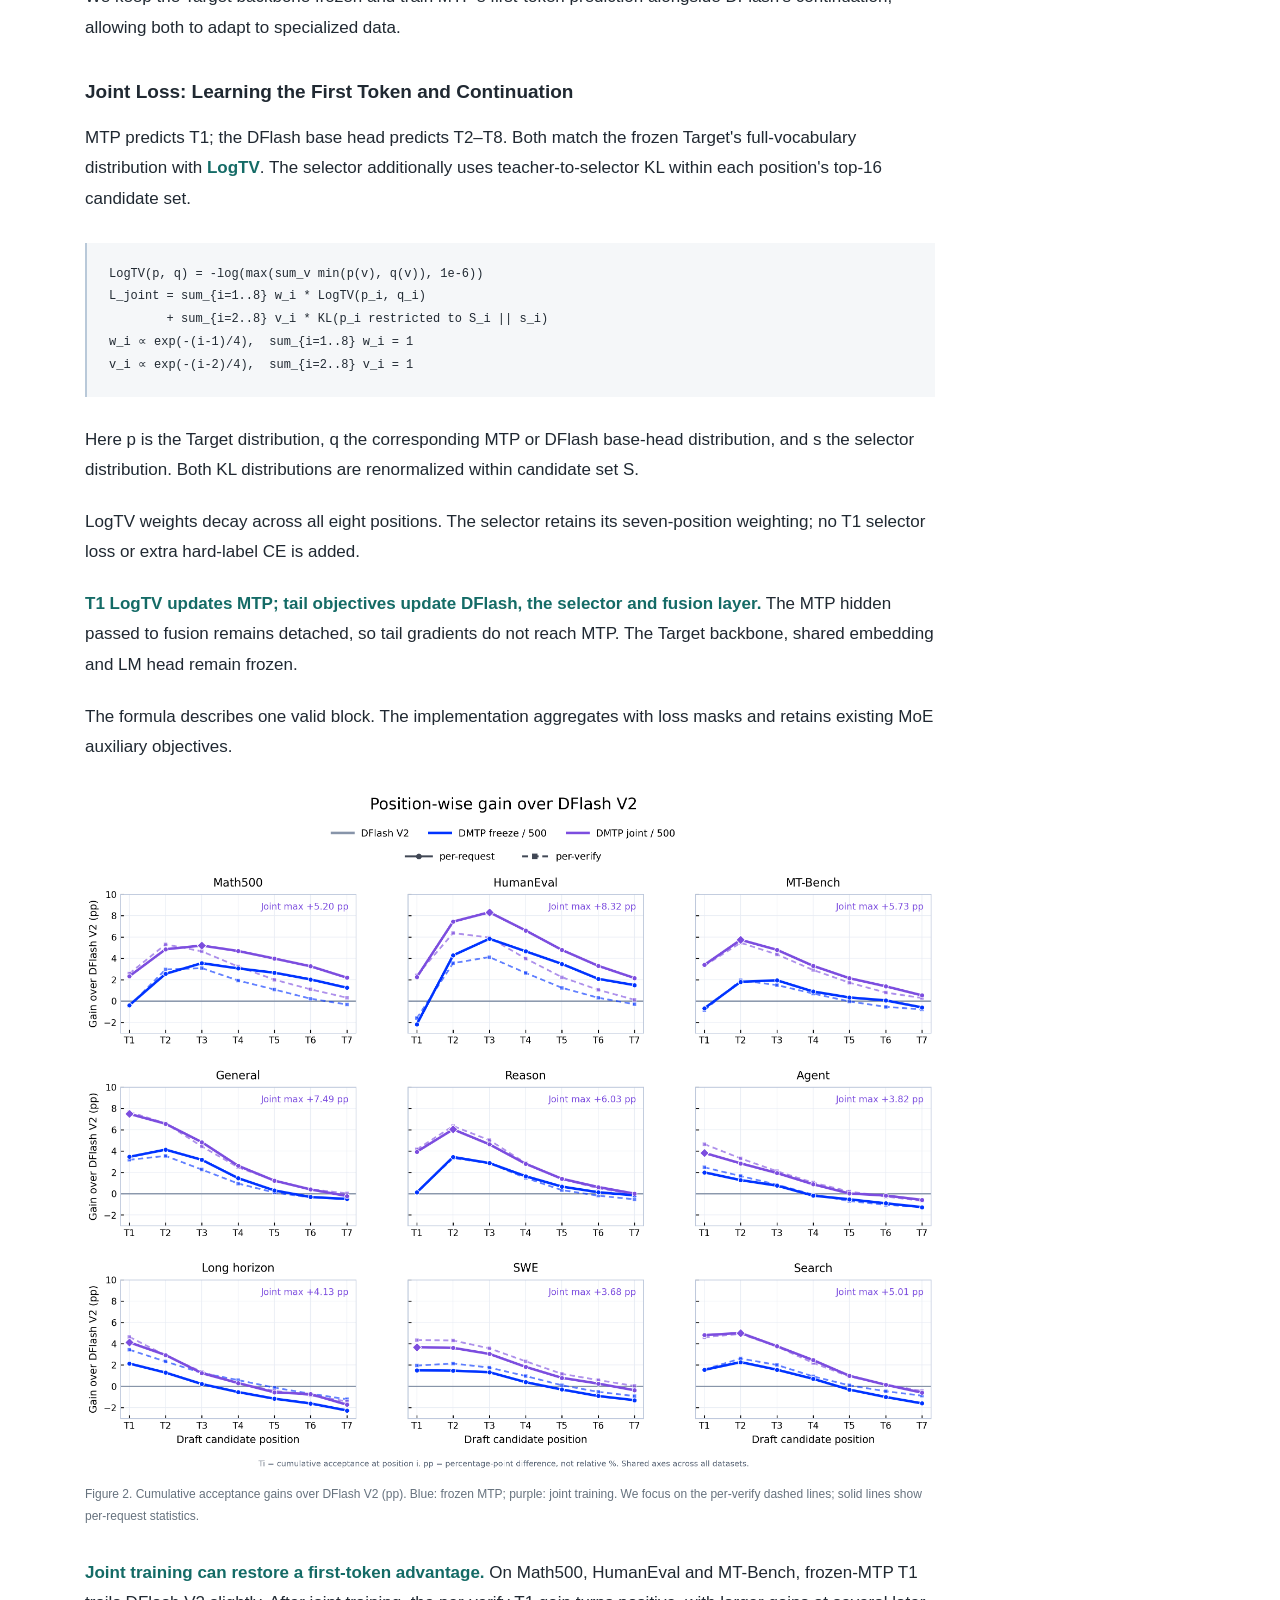
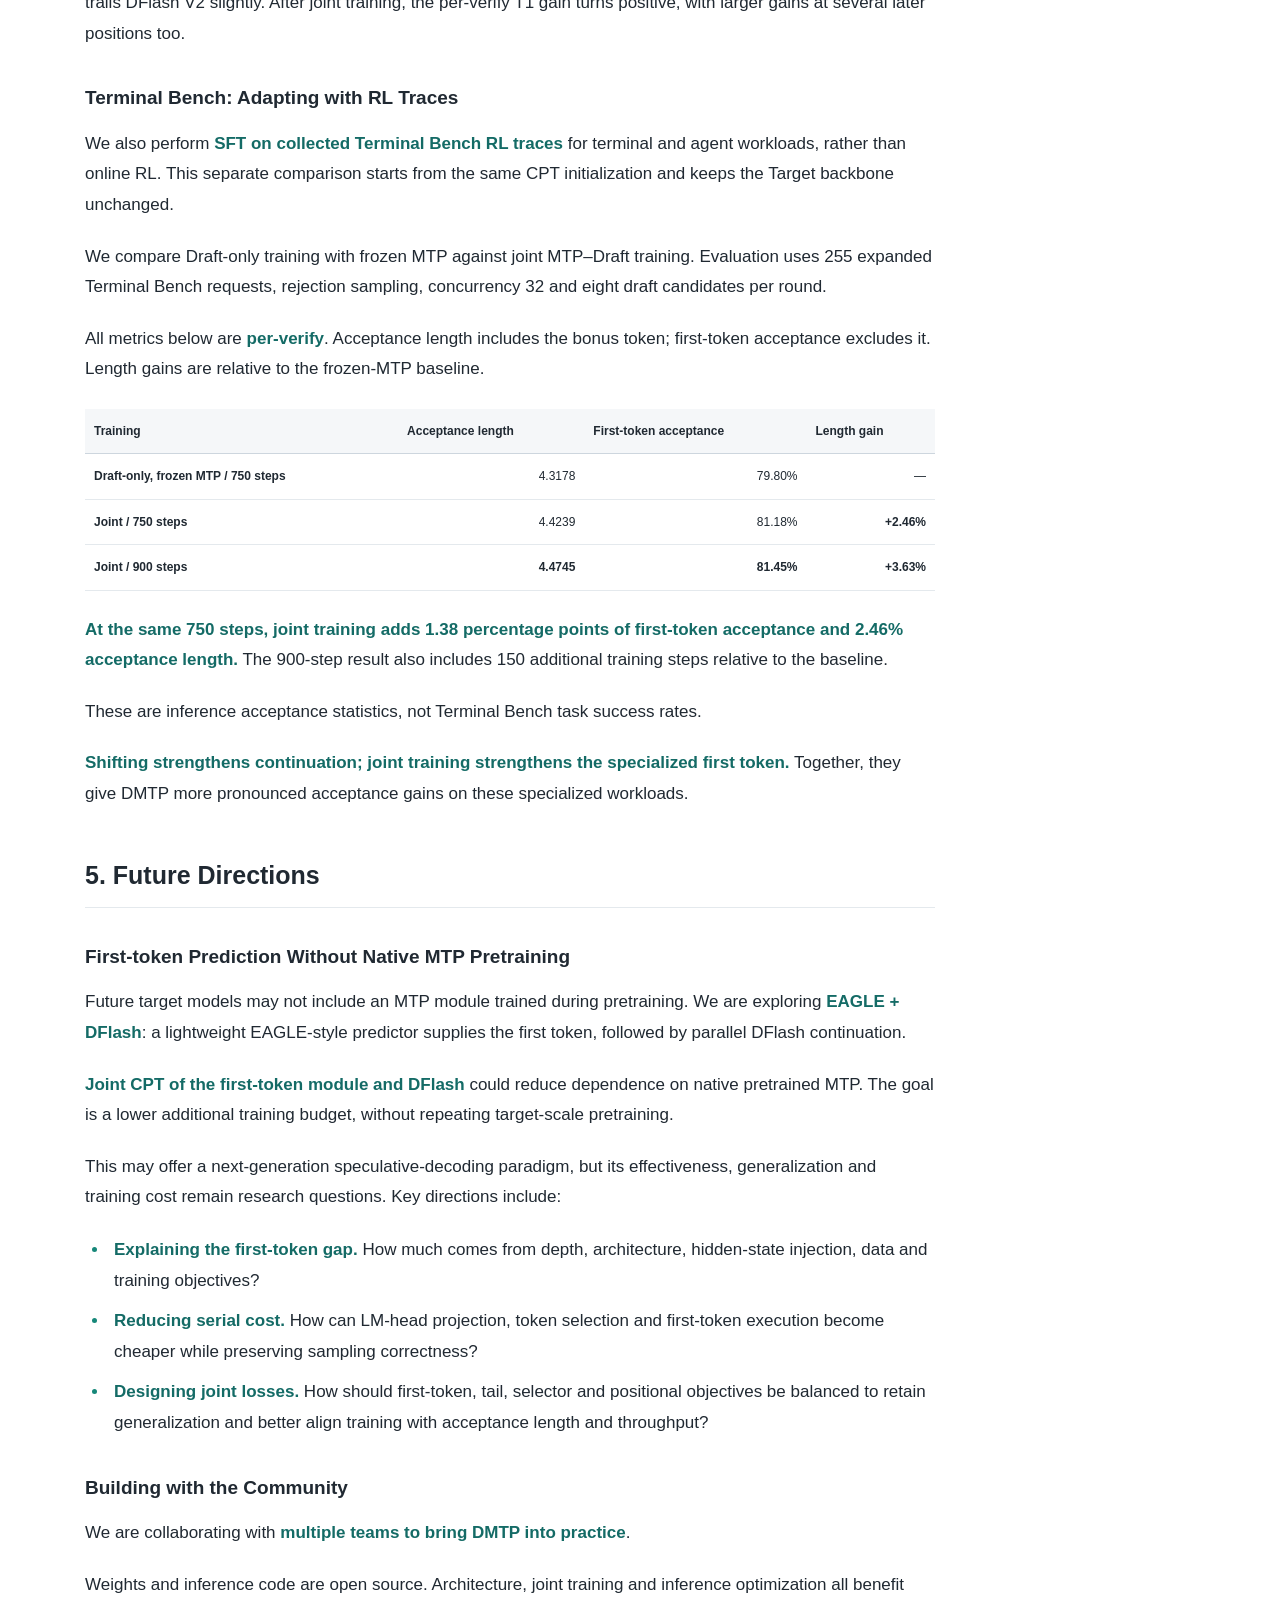
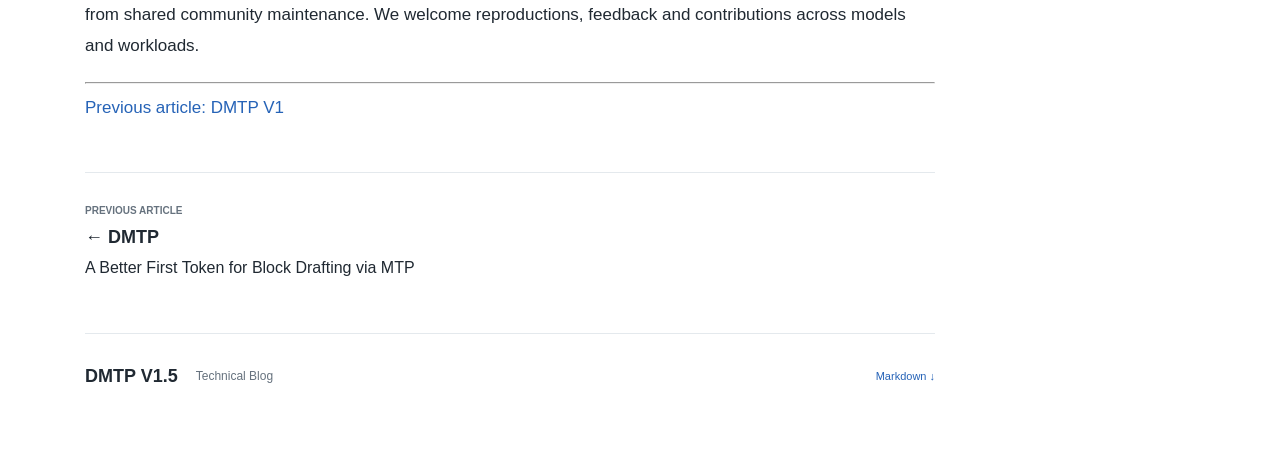
==== commit 7bdbec81: "Add Qwen3.8-Next results and sparse RS notes" ====
--- a/v1.5.html
+++ b/v1.5.html
@@ -155,7 +155,61 @@
 </div><p><strong>训练数据不包含 Agent 数据，但 DMTP 在 Agent、SWE 与 Long-horizon 上仍有明显提升。</strong> 这支持我们复用 MTP 预训练能力的思路：不依赖额外 Agent 专项训练，也能增强 DFlash2 在这些负载上的起草与接受能力；这里的提升指接受长度，不是任务成功率。</p>
 <h3>From ckpt</h3>
 <p>我们从已有 DFlash2 checkpoint 出发，加入双 anchor 和 T1 零初始化残差，在 SFT 数据上微调。Target 与 MTP 冻结，只更新 Draft、selector 和残差层。<strong>不必重训整套 Draft，只需数千步微调，就能学习 DMTP“已知 T1、从 T2 开始预测”的移位续写能力。</strong></p>
-<p>下面从经过 <strong>CPT（Continued Pre-training）</strong> 的 DFlash2 续训 <strong>4,000 步</strong>。起点的首 token 接受率已与 MTP 接近，部分任务甚至更高，后续位置仍能从移位中获益。</p>
+<p>在 <strong>Qwen3.8-Next</strong> 上，我们将续训 <strong>7,000 步</strong>的 DMTP 与<strong>开源 DFlash2</strong> 对比。评测配置为 <strong>128K 输入、64K 输出、temperature = 1、RS 开启、batch size = 32</strong>，表中为 per-verify 平均接受长度和首 token 接受率。</p>
+<div class="table-scroll" tabindex="0"><table>
+<thead>
+<tr>
+<th>数据集</th>
+<th align="right">开源 DFlash2 接受长度</th>
+<th align="right">DMTP7000 接受长度</th>
+<th align="right">DFlash2 首 token</th>
+<th align="right">DMTP 首 token</th>
+</tr>
+</thead>
+<tbody><tr>
+<td>General</td>
+<td align="right">2.5339</td>
+<td align="right"><strong>2.7944</strong></td>
+<td align="right">61.80%</td>
+<td align="right"><strong>67.40%</strong></td>
+</tr>
+<tr>
+<td>Reason</td>
+<td align="right">2.7902</td>
+<td align="right"><strong>3.2578</strong></td>
+<td align="right">69.46%</td>
+<td align="right"><strong>77.04%</strong></td>
+</tr>
+<tr>
+<td>Agent</td>
+<td align="right">3.8963</td>
+<td align="right"><strong>4.2819</strong></td>
+<td align="right">76.82%</td>
+<td align="right"><strong>82.10%</strong></td>
+</tr>
+<tr>
+<td>Long-horizon</td>
+<td align="right">3.5280</td>
+<td align="right"><strong>4.0195</strong></td>
+<td align="right">74.03%</td>
+<td align="right"><strong>81.43%</strong></td>
+</tr>
+<tr>
+<td>SWE</td>
+<td align="right">4.0989</td>
+<td align="right"><strong>4.4628</strong></td>
+<td align="right">81.96%</td>
+<td align="right"><strong>86.86%</strong></td>
+</tr>
+<tr>
+<td>Search</td>
+<td align="right">2.9158</td>
+<td align="right"><strong>3.1454</strong></td>
+<td align="right">63.23%</td>
+<td align="right"><strong>67.62%</strong></td>
+</tr>
+</tbody></table>
+</div><p>另一组实验从经过 <strong>CPT（Continued Pre-training）</strong> 的 DFlash2 续训 <strong>4,000 步</strong>。起点的首 token 接受率已与 MTP 接近，部分任务甚至更高，后续位置仍能从移位中获益。</p>
 <p>每格按 <strong>MTP / DFlash2 CPT / DMTP4000</strong> 排列，粗体标出 DMTP。数值为 <strong>per-verify 逐位置累计接受率（%，不含 bonus）</strong>，不是条件接受率。</p>
 <div class="table-scroll" tabindex="0"><table class="position-ablation">
 <thead>
@@ -264,6 +318,8 @@
 </tr>
 </tbody></table>
 </div><p><strong>从 T2 开始，DMTP 在六项负载的所有后续位置上都高于 DFlash2 CPT，多数位置也高于 MTP。</strong> 这体现了移位的收益：即使首位已经相近，让 Draft 以已知 T1 开始续写，仍能改善后续起草。</p>
+<h3>稀疏 RS</h3>
+<p>推理链路已支持稀疏 RS：所有候选 token（包括 T1）均只保存 top-k logits，减少 TP（Tensor Parallelism）通信中的传输开销。后续我们还会接入并测试稀疏 Block Verify。</p>
 <h2 id="zh-v15-3">4. 联合训练：进一步提升专项任务的首位能力</h2>
 <p>如果原生 MTP 在某个 domain 的首位 accuracy 不如专门训练的 DFlash，只依靠冻结 MTP 就会限制 DMTP 的收益。为此，我们进一步尝试 <strong>MTP 与 DFlash 联合 SFT</strong>：保留移位收益，同时让 MTP 的首位预测也适应专项数据。</p>
 <p>我们保持 Target 主干冻结，同时训练 MTP 的首位预测与 DFlash 的后续起草，让两者共同适应专项数据。</p>
@@ -471,7 +527,61 @@
 <h3>From ckpt</h3>
 <p>We fine-tune an existing DFlash2 checkpoint on SFT data, adding two anchors and a zero-initialized T1 residual. Target and MTP remain frozen; only the Draft, selector and residual layer are updated.</p>
 <p><strong>A few thousand fine-tuning steps suffice to learn DMTP&#39;s known-T1 continuation from T2 onward, without retraining the entire Draft.</strong></p>
-<p>Below, we continue a <strong>CPT (Continued Pre-training)</strong> DFlash2 for <strong>4,000 steps</strong>. Its first-token acceptance already approaches or exceeds MTP on several tasks, yet shifting still improves continuation.</p>
+<p>On <strong>Qwen3.8-Next</strong>, we compare DMTP after <strong>7,000 fine-tuning steps</strong> with <strong>open-source DFlash2</strong>. Evaluation uses <strong>128K input, 64K output, temperature = 1, RS enabled, and batch size = 32</strong>. The table reports per-verify mean acceptance length and first-token acceptance rate.</p>
+<div class="table-scroll" tabindex="0"><table>
+<thead>
+<tr>
+<th>Dataset</th>
+<th align="right">Open-source DFlash2 acceptance length</th>
+<th align="right">DMTP7000 acceptance length</th>
+<th align="right">DFlash2 first token</th>
+<th align="right">DMTP first token</th>
+</tr>
+</thead>
+<tbody><tr>
+<td>General</td>
+<td align="right">2.5339</td>
+<td align="right"><strong>2.7944</strong></td>
+<td align="right">61.80%</td>
+<td align="right"><strong>67.40%</strong></td>
+</tr>
+<tr>
+<td>Reason</td>
+<td align="right">2.7902</td>
+<td align="right"><strong>3.2578</strong></td>
+<td align="right">69.46%</td>
+<td align="right"><strong>77.04%</strong></td>
+</tr>
+<tr>
+<td>Agent</td>
+<td align="right">3.8963</td>
+<td align="right"><strong>4.2819</strong></td>
+<td align="right">76.82%</td>
+<td align="right"><strong>82.10%</strong></td>
+</tr>
+<tr>
+<td>Long-horizon</td>
+<td align="right">3.5280</td>
+<td align="right"><strong>4.0195</strong></td>
+<td align="right">74.03%</td>
+<td align="right"><strong>81.43%</strong></td>
+</tr>
+<tr>
+<td>SWE</td>
+<td align="right">4.0989</td>
+<td align="right"><strong>4.4628</strong></td>
+<td align="right">81.96%</td>
+<td align="right"><strong>86.86%</strong></td>
+</tr>
+<tr>
+<td>Search</td>
+<td align="right">2.9158</td>
+<td align="right"><strong>3.1454</strong></td>
+<td align="right">63.23%</td>
+<td align="right"><strong>67.62%</strong></td>
+</tr>
+</tbody></table>
+</div><p>In a separate experiment, we continue a <strong>CPT (Continued Pre-training)</strong> DFlash2 for <strong>4,000 steps</strong>. Its first-token acceptance already approaches or exceeds MTP on several tasks, yet shifting still improves continuation.</p>
 <p>Each cell lists <strong>MTP / DFlash2 CPT / DMTP4000</strong>, with DMTP in bold. Values are <strong>per-verify cumulative acceptance rates (%, excluding bonus)</strong>, not conditional acceptance rates.</p>
 <div class="table-scroll" tabindex="0"><table class="position-ablation">
 <thead>
@@ -580,6 +690,8 @@
 </tr>
 </tbody></table>
 </div><p><strong>From T2 onward, DMTP exceeds DFlash2 CPT at every reported position on all six workloads, and exceeds MTP at most positions.</strong> This illustrates the benefit of shifted, known-T1 continuation even when first-token performance is similar.</p>
+<h3>Sparse RS</h3>
+<p>The inference pipeline now supports sparse RS: only top-k logits are stored for every candidate token, including T1, reducing transfer overhead in TP (Tensor Parallelism) communication. We also plan to integrate and test sparse Block Verify.</p>
 <h2 id="en-v15-3">4. Joint Training: Strengthening the First Token on Specialized Tasks</h2>
 <p>A frozen MTP can limit DMTP when its first-token accuracy trails a domain-trained DFlash. We therefore explore <strong>joint MTP–DFlash SFT</strong>: preserve the shifted continuation task while adapting MTP&#39;s first-token prediction to specialized data.</p>
 <p>We keep the Target backbone frozen and train MTP&#39;s first-token prediction alongside DFlash&#39;s continuation, allowing both to adapt to specialized data.</p>
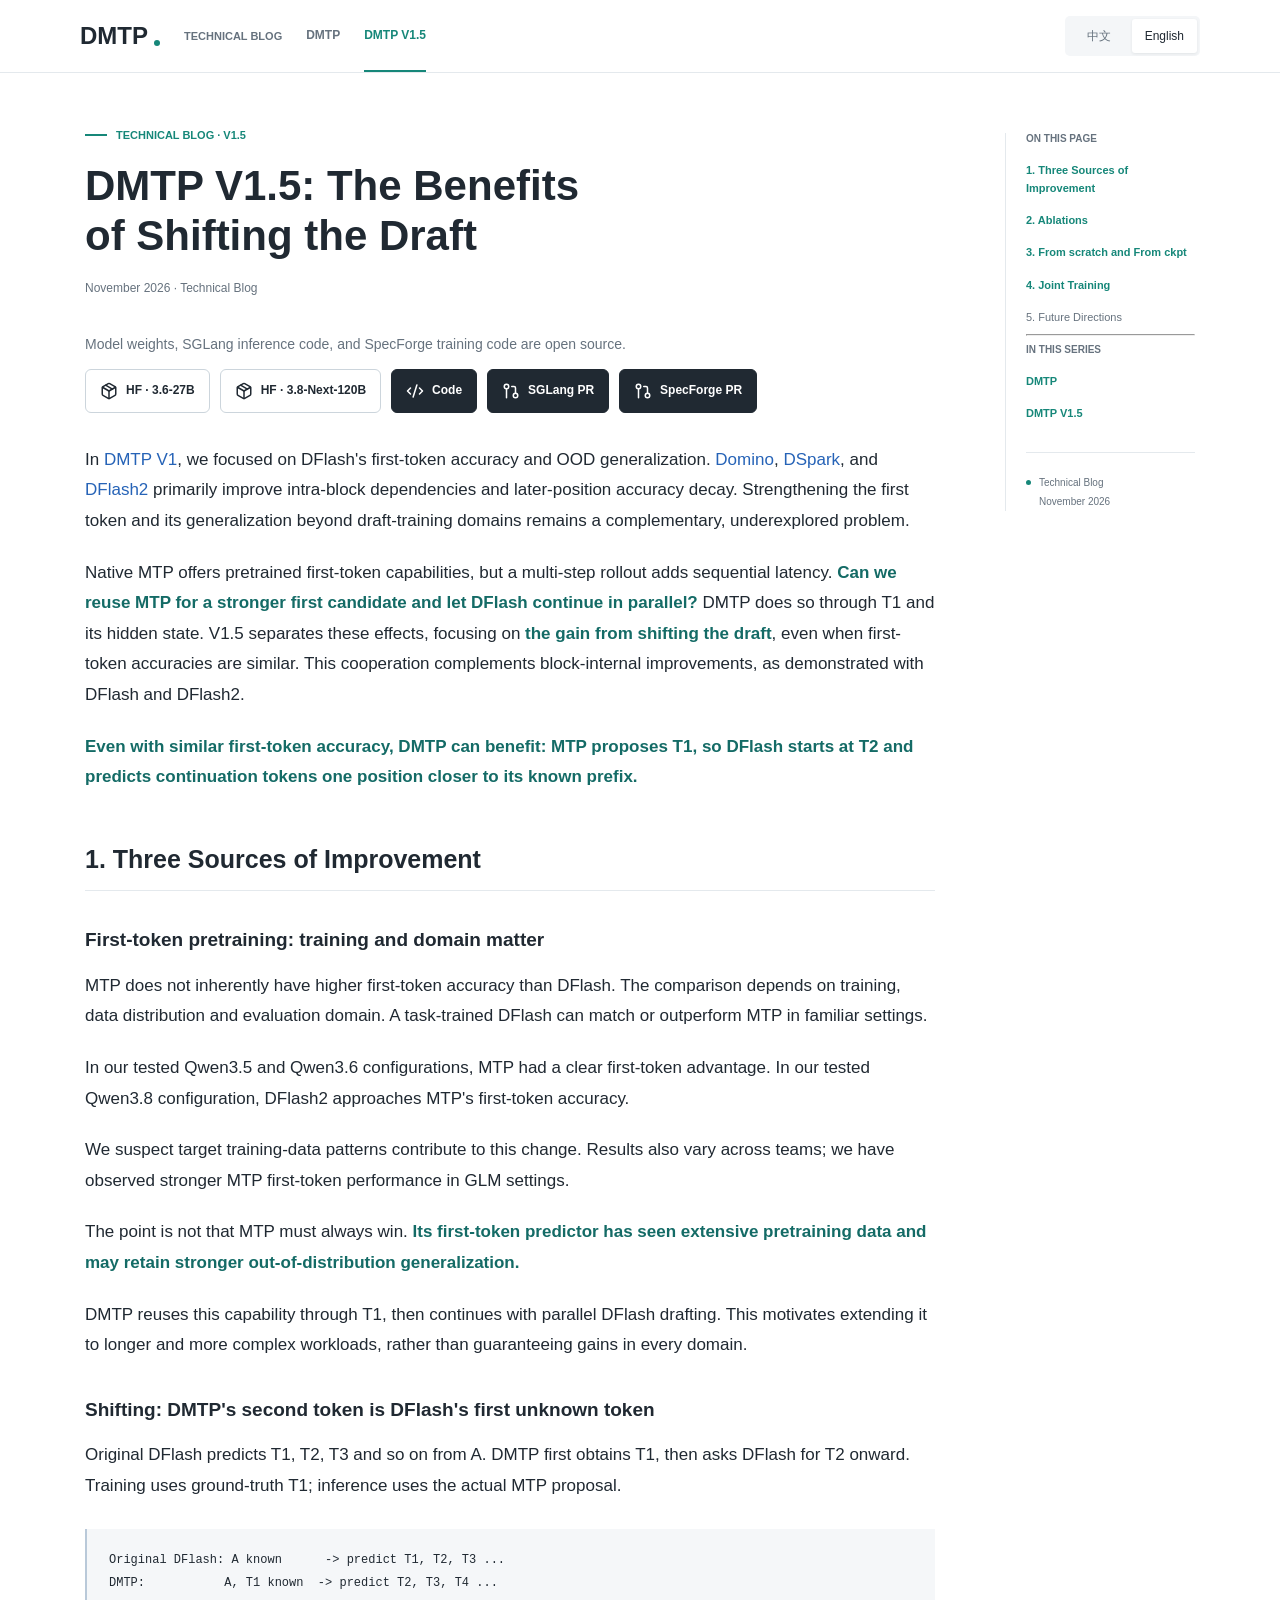
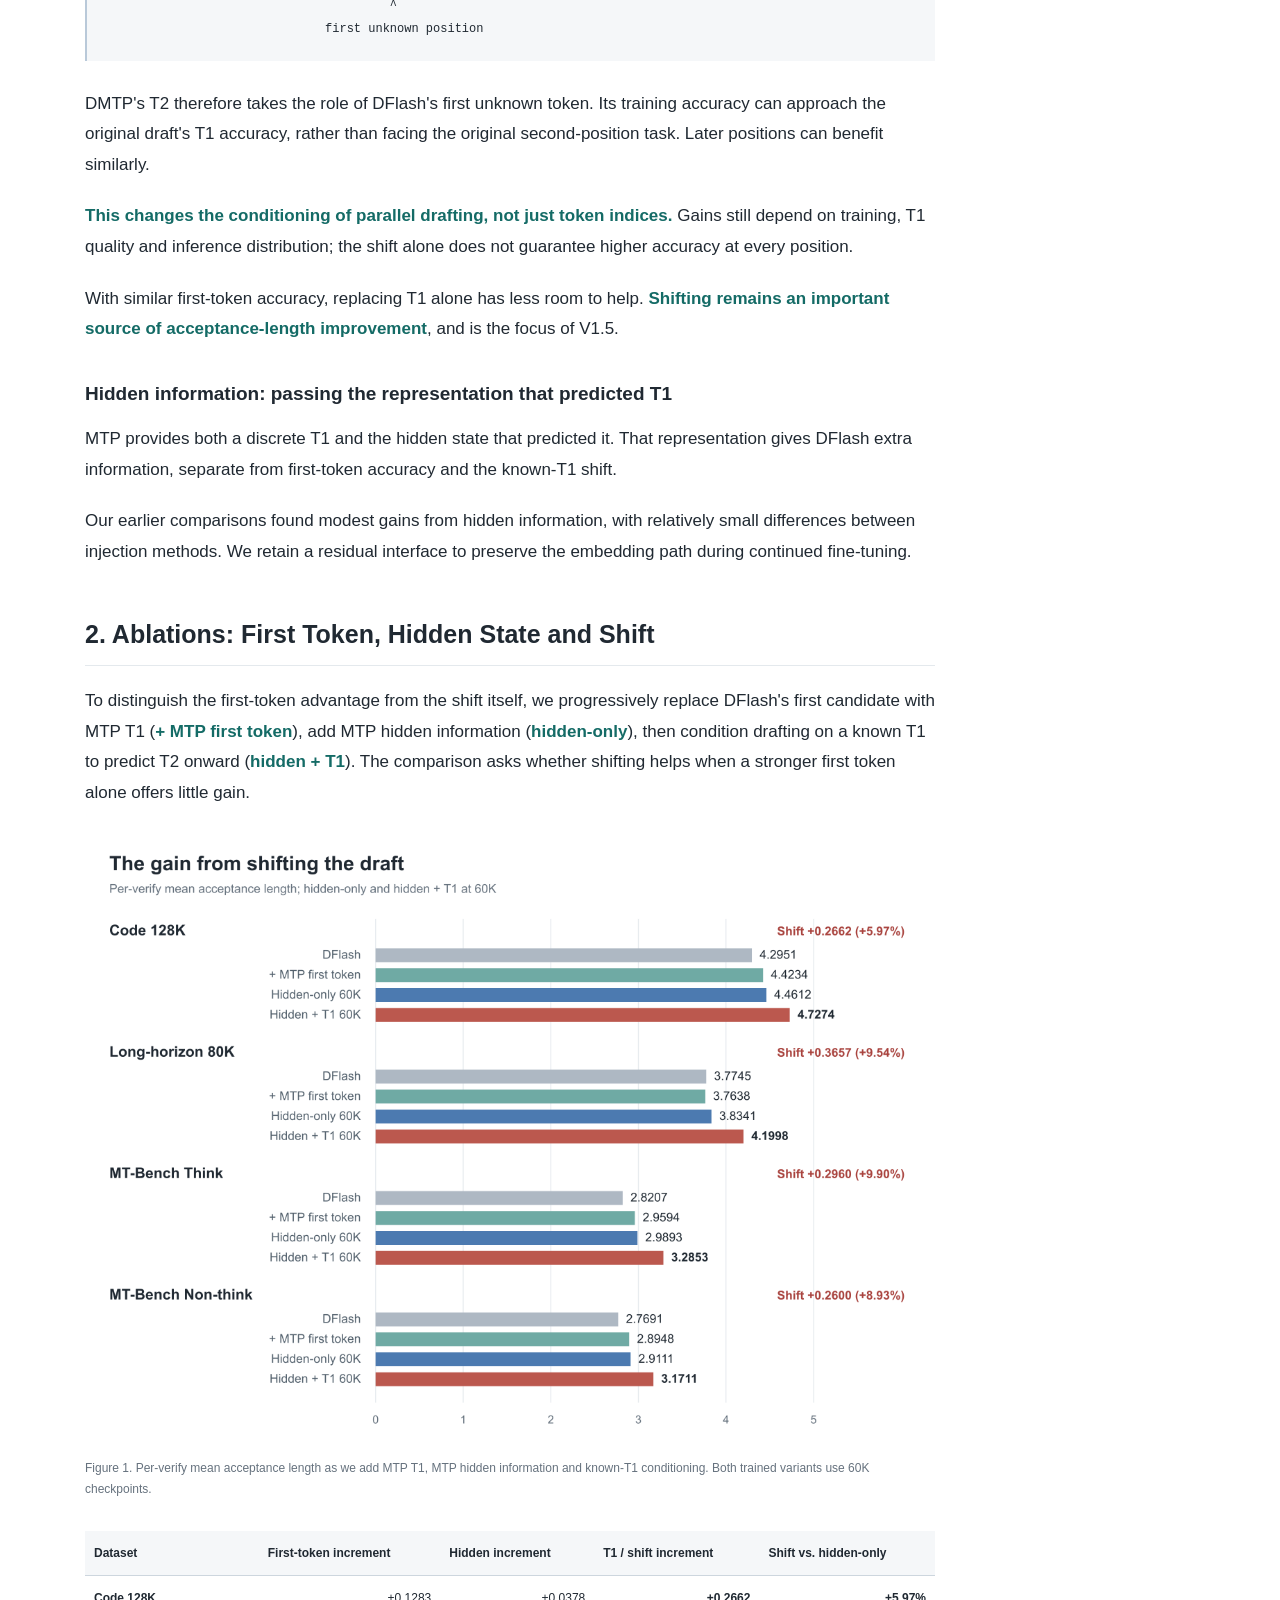
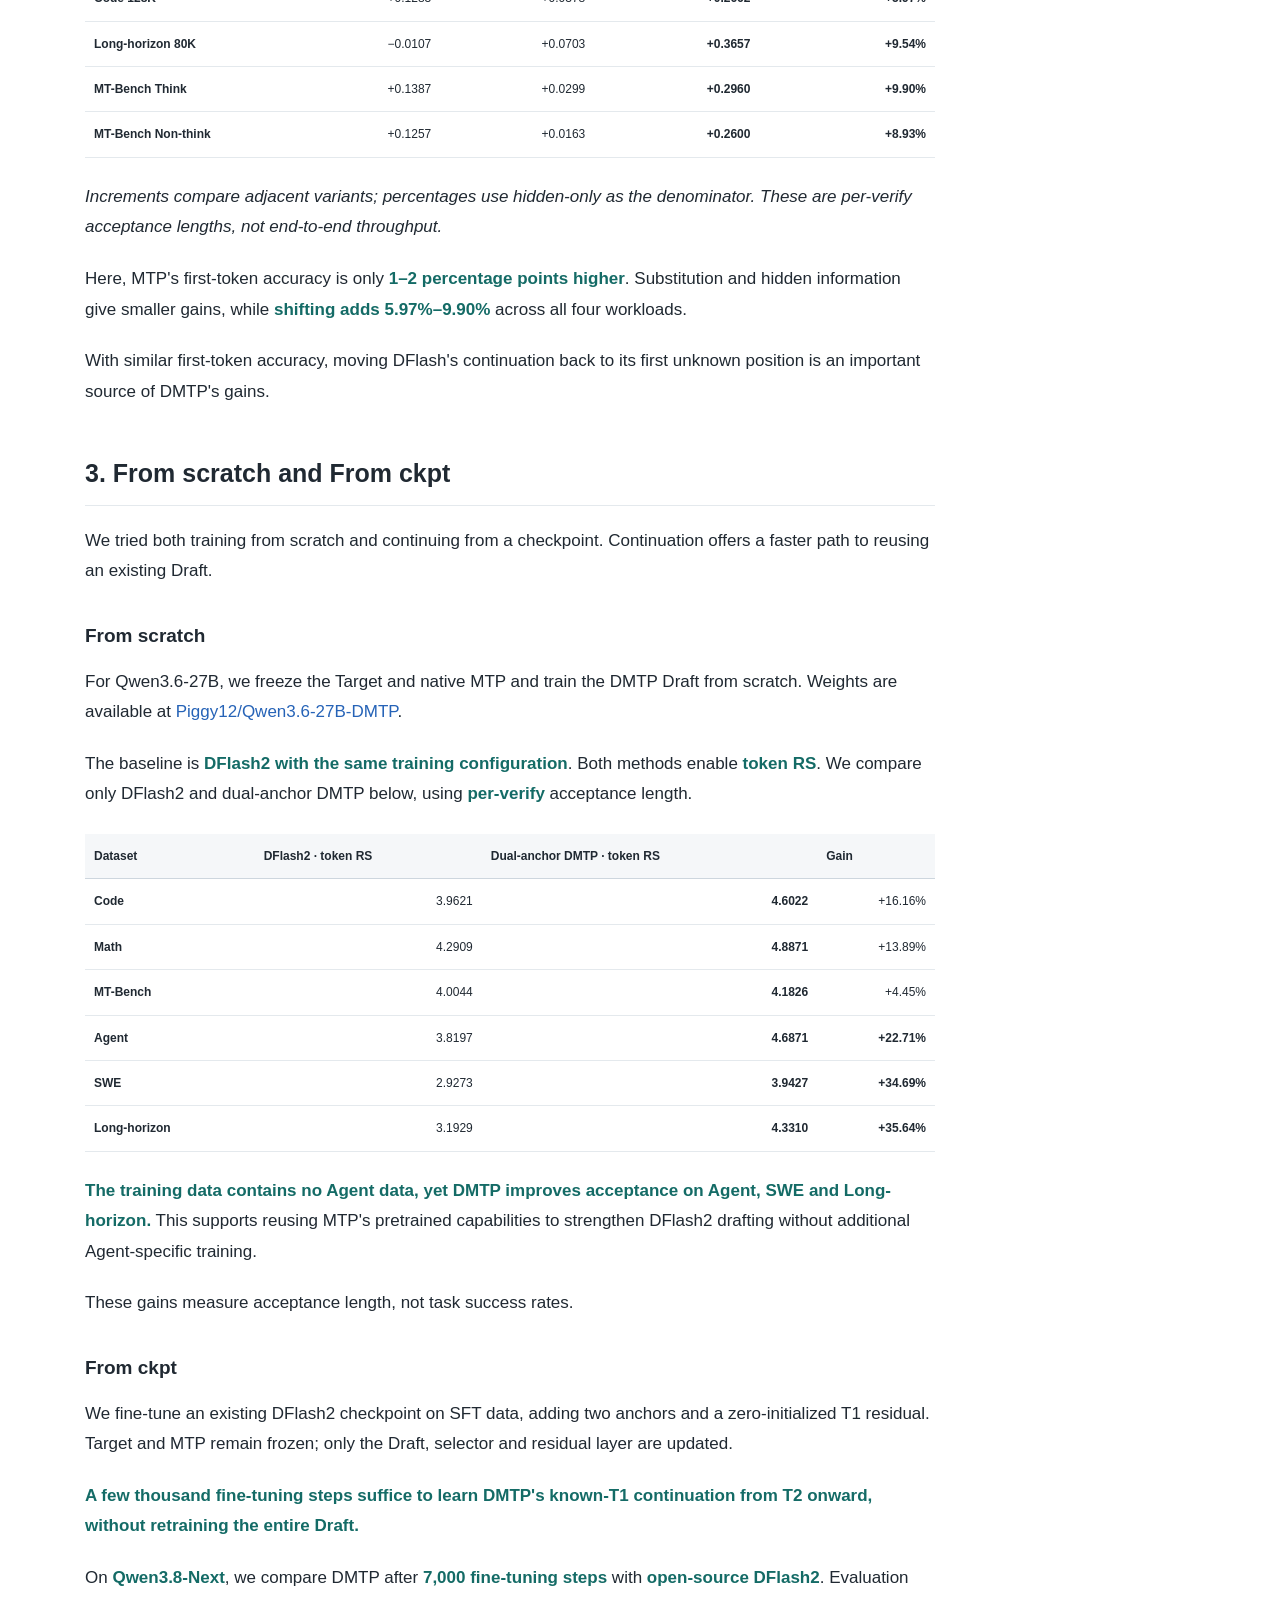
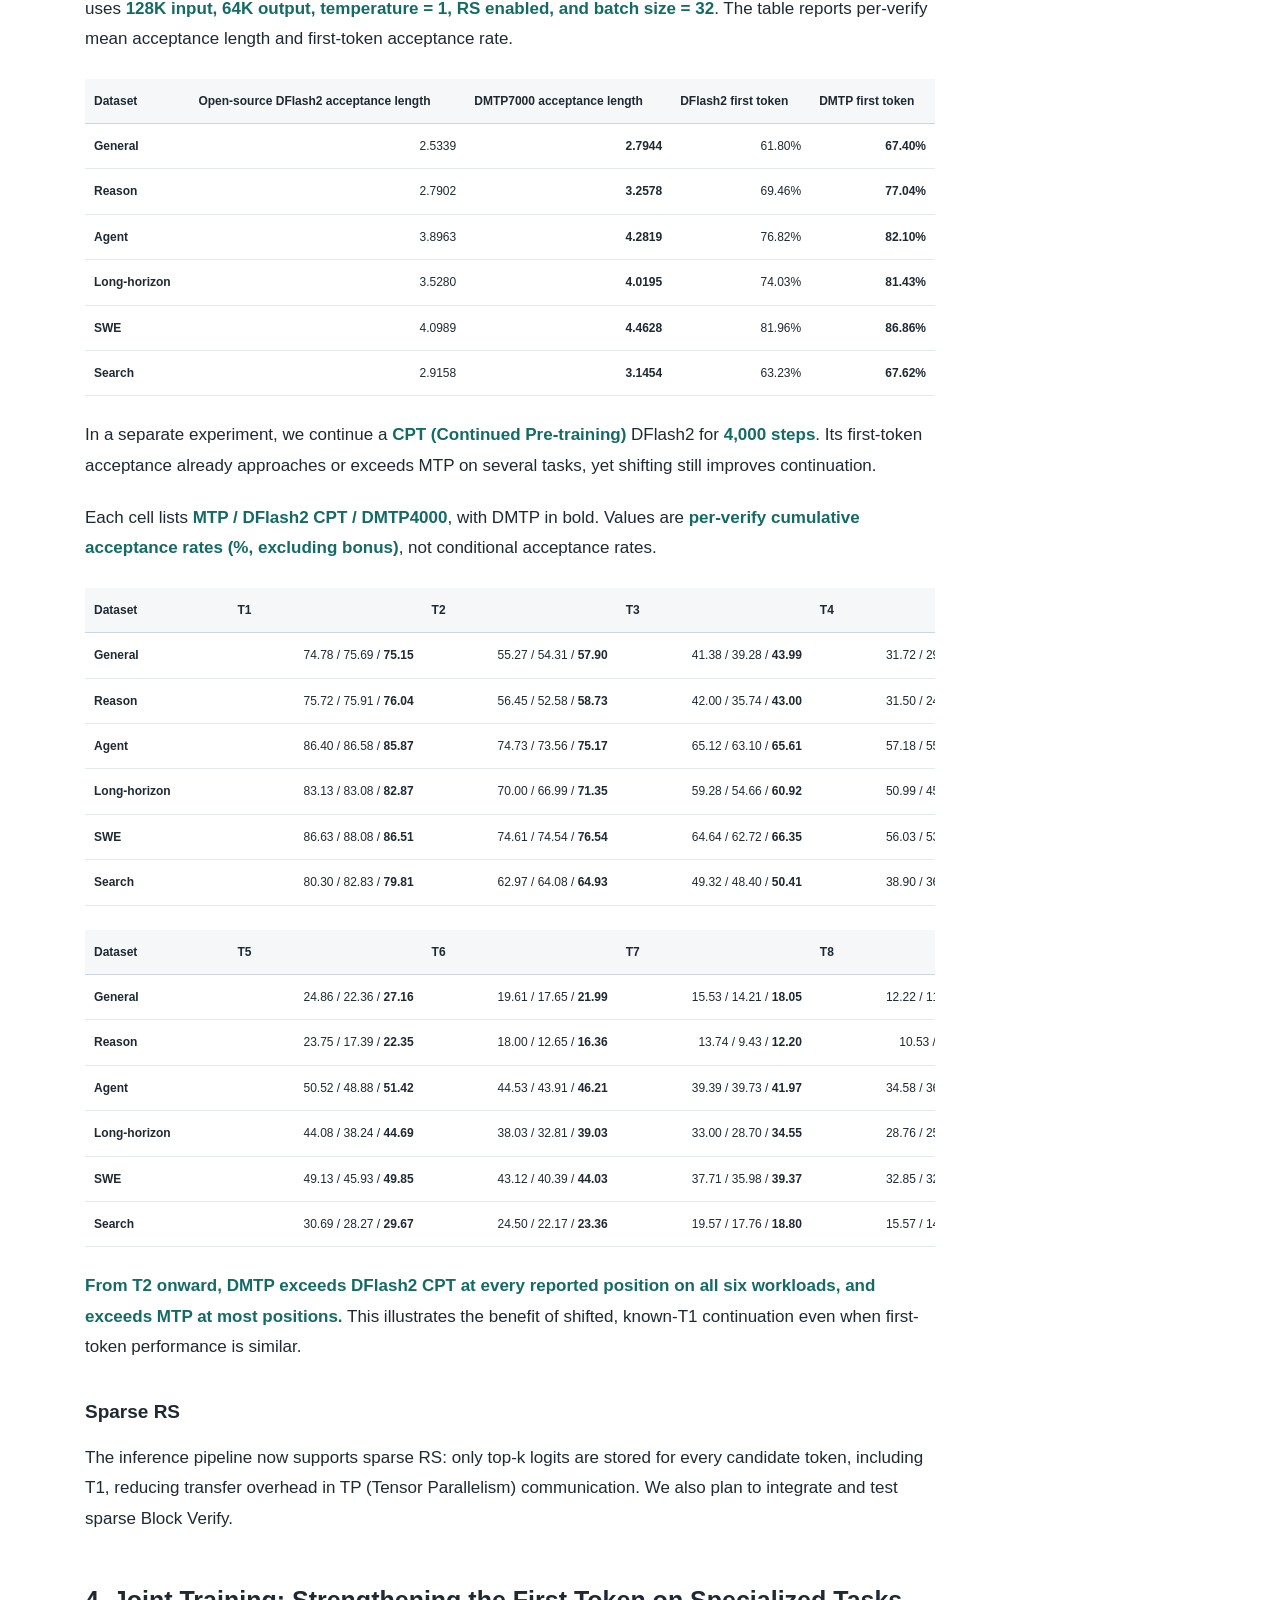
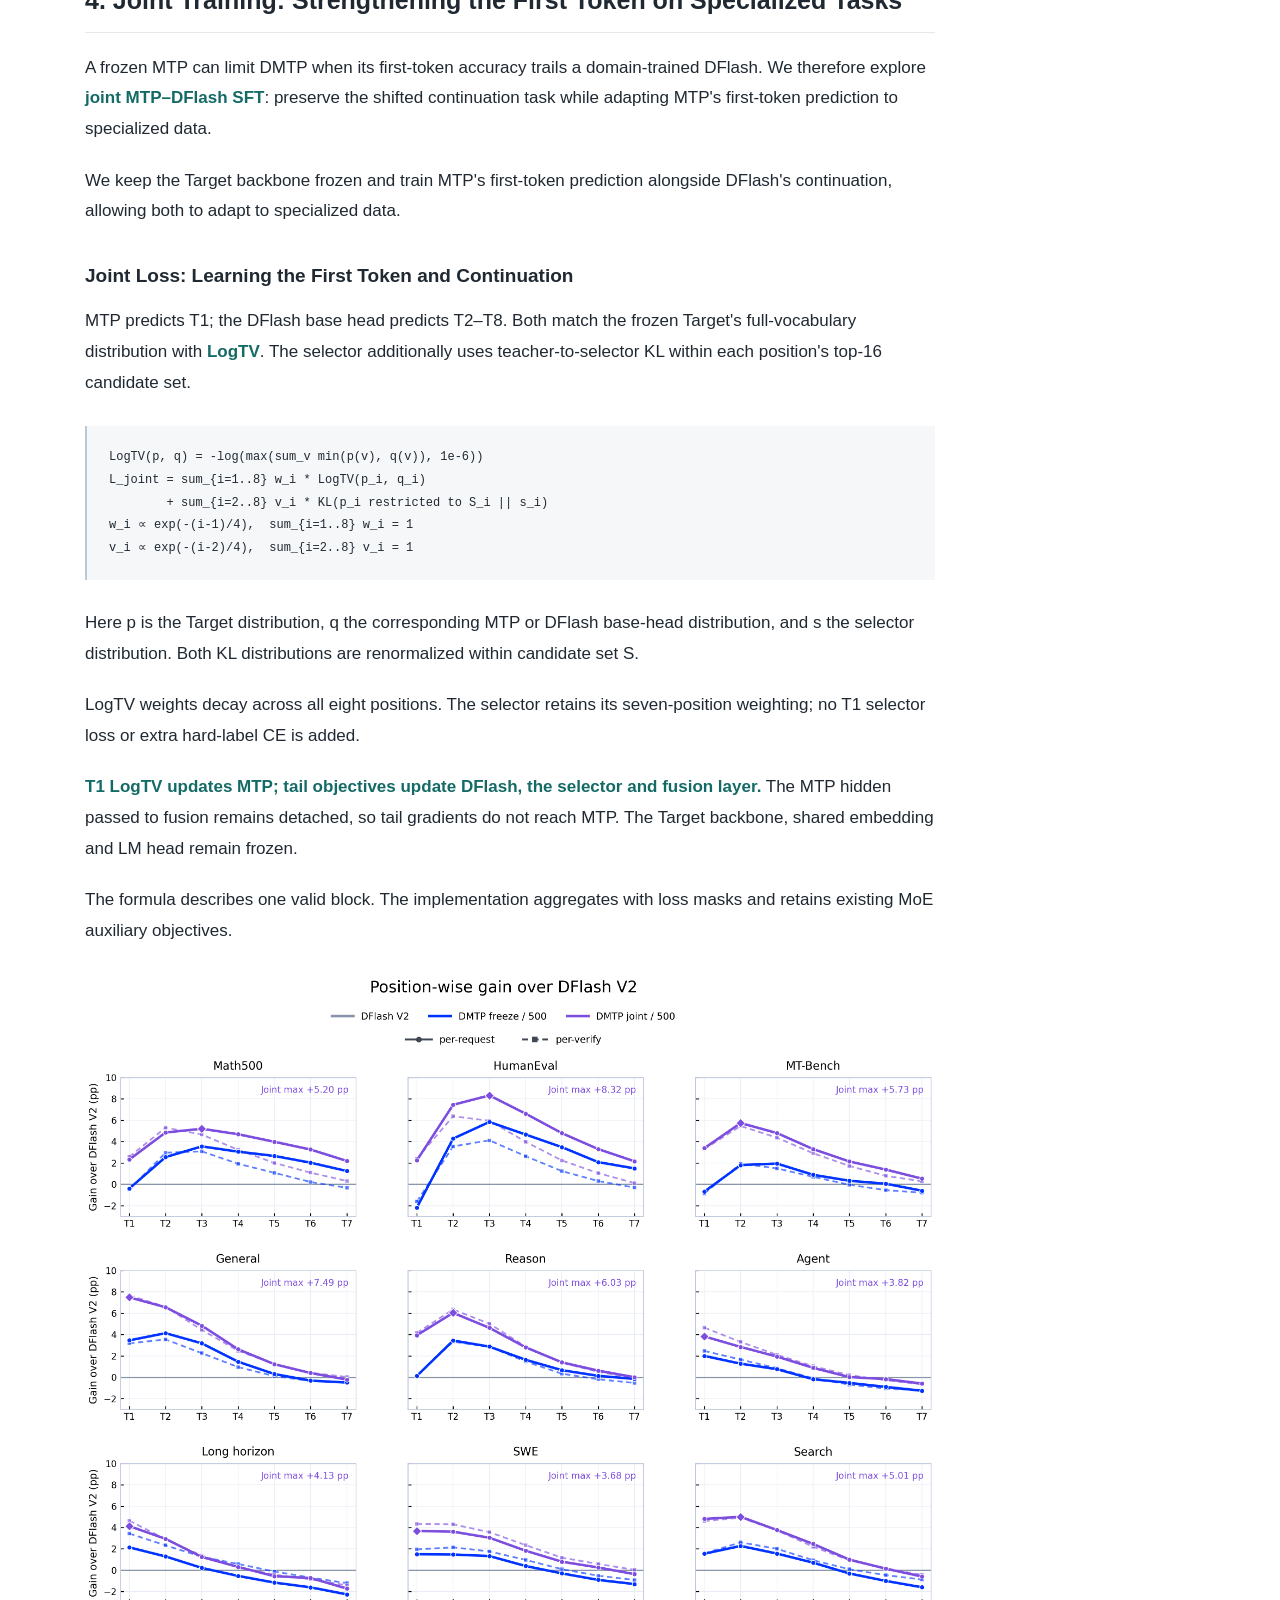
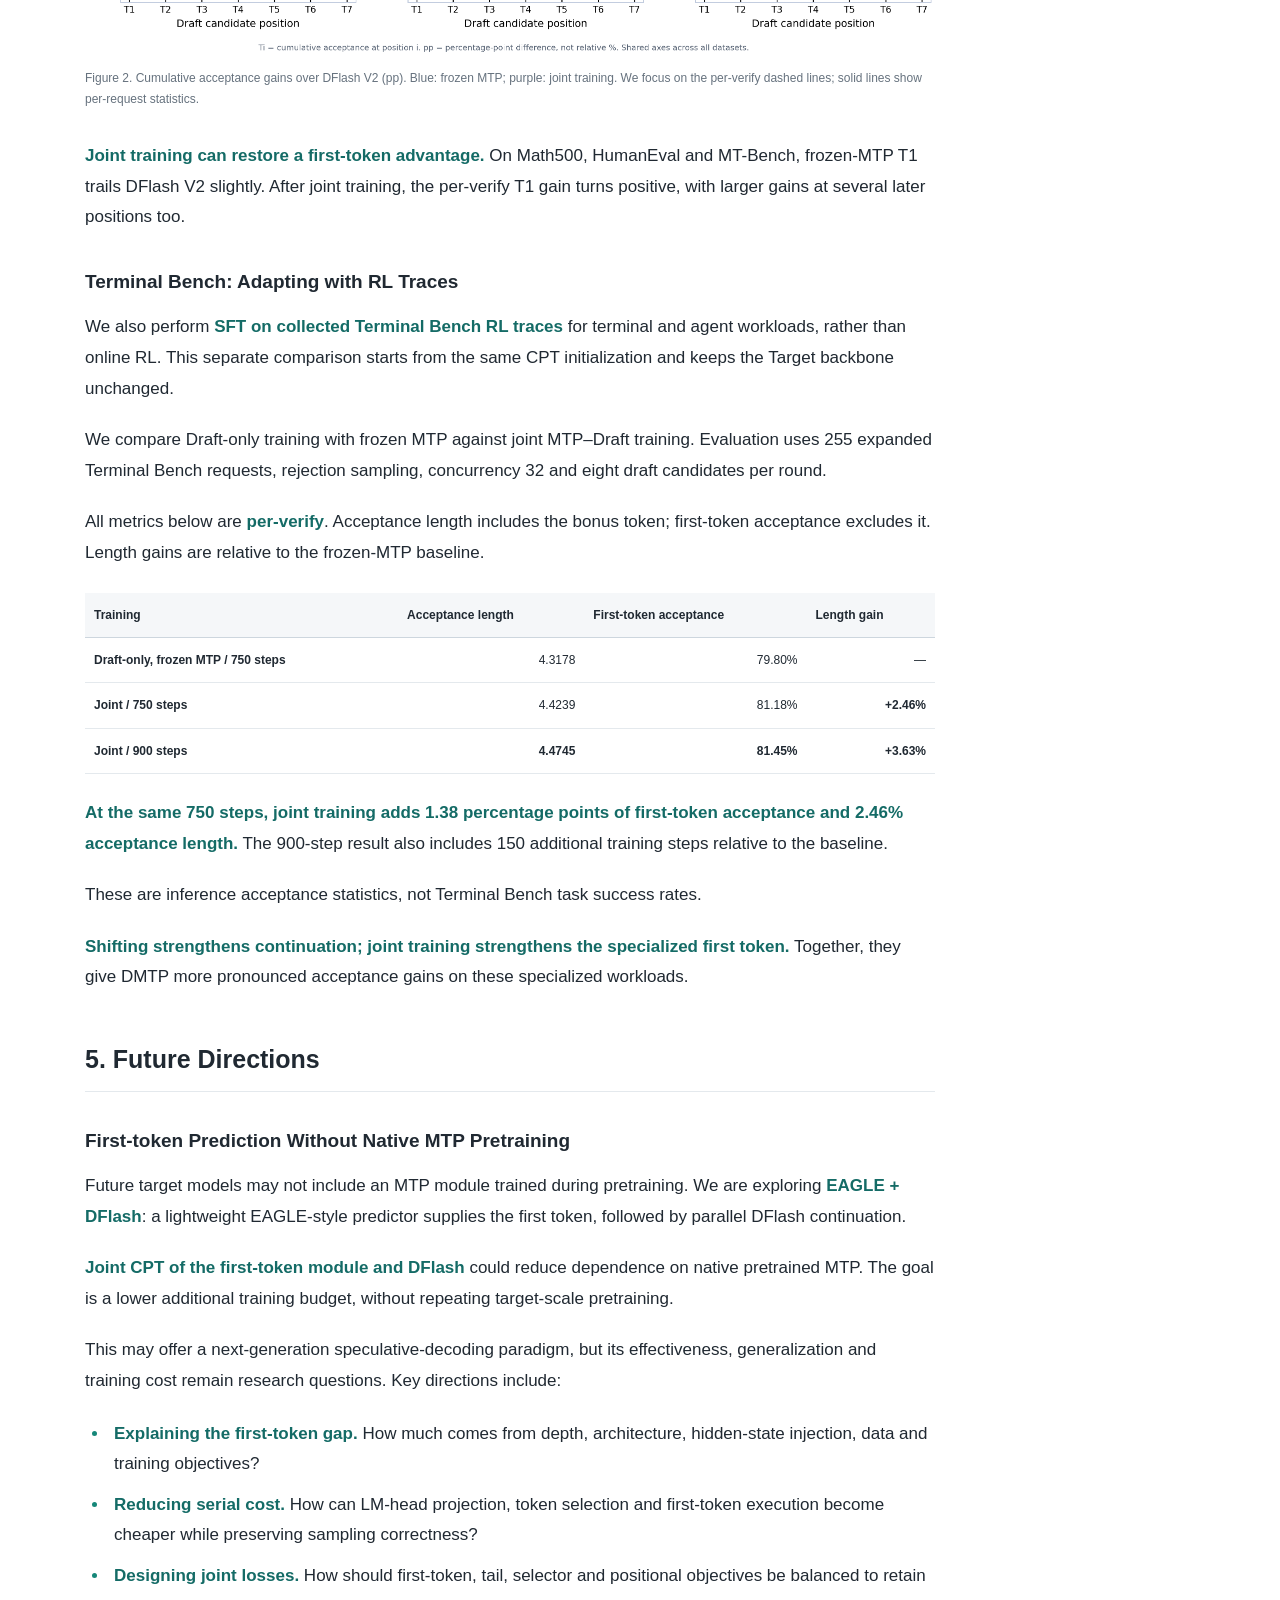
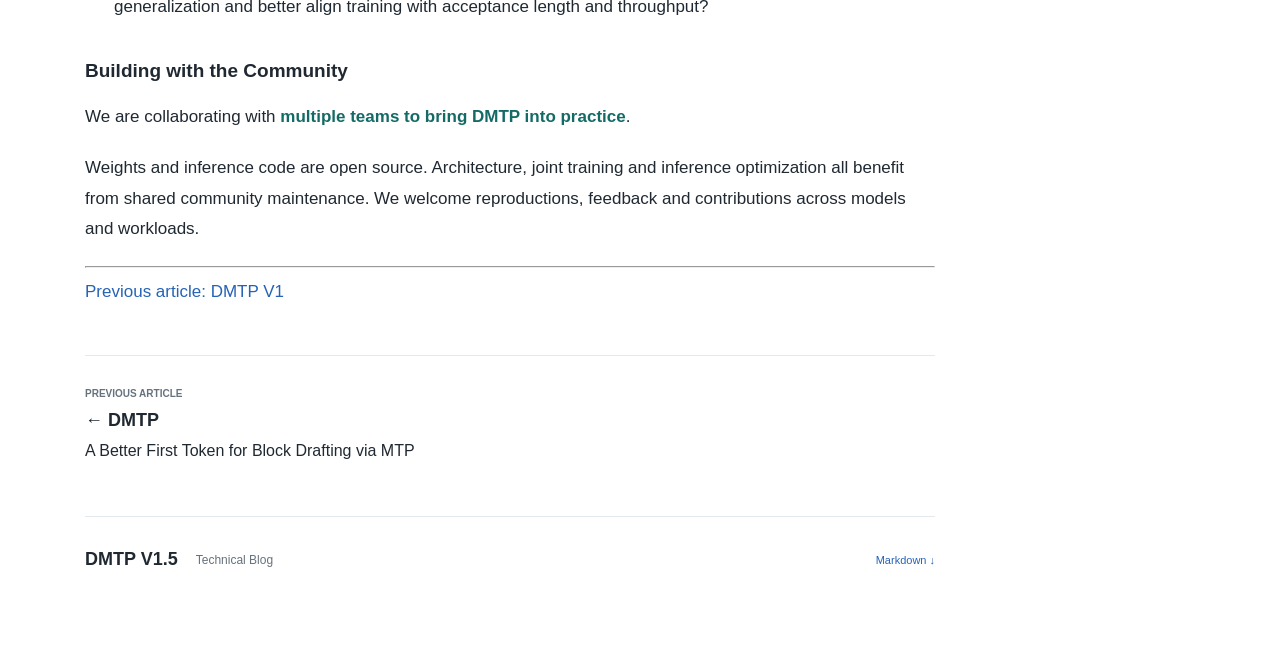
==== commit 5e89c333: "Clarify DMTP motivation and prefix-shift gains in both languages" ====
--- a/v1.5.html
+++ b/v1.5.html
@@ -28,13 +28,13 @@
 <nav class="resource-links" aria-label="开源权重与代码">
 <a class="resource-link" href="https://huggingface.co/Piggy12/Qwen3.6-27B-DMTP" target="_blank" rel="noopener noreferrer" title="Qwen3.6-27B DMTP weights on Hugging Face"><img class="resource-icon" src="resource-model.svg" width="18" height="18" alt=""><span>HF · 3.6-27B</span></a>
 <a class="resource-link" href="https://huggingface.co/Piggy12/Qwen3.8-next-120b-dmtp" target="_blank" rel="noopener noreferrer" title="Qwen3.8-Next-120B DMTP weights on Hugging Face"><img class="resource-icon" src="resource-model.svg" width="18" height="18" alt=""><span>HF · 3.8-Next-120B</span></a>
-<a class="resource-link resource-link--primary" href="https://github.com/Sylvan820/sglang-dmtp/tree/dmtp-qsa-four-slot-20261113" target="_blank" rel="noopener noreferrer" title="DMTP QSA inference code"><img class="resource-icon" src="resource-code.svg" width="18" height="18" alt=""><span>Code</span></a>
+<a class="resource-link resource-link--primary" href="https://github.com/Sylvan820/sglang-dmtp" target="_blank" rel="noopener noreferrer" title="DMTP inference code"><img class="resource-icon" src="resource-code.svg" width="18" height="18" alt=""><span>Code</span></a>
 <a class="resource-link resource-link--primary" href="https://github.com/sgl-project/sglang/pull/50270" target="_blank" rel="noopener noreferrer" title="SGLang pull request #50270"><img class="resource-icon" src="resource-pr.svg" width="18" height="18" alt=""><span>SGLang PR</span></a>
 <a class="resource-link resource-link--primary" href="https://github.com/sgl-project/SpecForge/pull/1067" target="_blank" rel="noopener noreferrer" title="SpecForge pull request #1067"><img class="resource-icon" src="resource-pr.svg" width="18" height="18" alt=""><span>SpecForge PR</span></a>
 </nav>
 </div>
 
-<p>在 <a href="index.html?lang=zh">DMTP V1</a> 中，我们讨论了 DMTP 相比 DFlash 的三类收益：MTP 的首位预测能力、给定 T1 后并行起草的移位，以及 MTP hidden 提供的额外信息。V1.5 进一步拆开这三件事，尤其是容易被首位优势掩盖的<strong>移位收益</strong>。</p>
+<p>在 <a href="index.html?lang=zh">DMTP V1</a> 中，我们关注 DFlash 的首 token 准确率与 OOD 泛化问题。<a href="https://arxiv.org/abs/2605.29707">Domino</a>、<a href="https://arxiv.org/abs/2607.05147">DSpark</a> 和 <a href="https://inco.ai/blog/dflash2/">DFlash2</a> 主要改善块内依赖和后续位置衰减，而首 token 本身的准确率与跨域泛化仍缺少充分关注。这促使我们转向具备预训练首位能力、但多步起草存在串行开销的原生 MTP。<strong>能否让 MTP 提供更强的首候选，再由 DFlash 并行续写？</strong> DMTP 通过 T1 及其 hidden 复用 MTP 的能力，V1.5 则进一步区分首位、hidden 和<strong>移位</strong>三类收益。这种协作方式与块内改进正交，已在 DFlash 和 DFlash2 上验证。</p>
 <p><strong>即使 MTP 与 DFlash 的首 token accuracy 接近，DMTP 仍能受益：让 MTP 负责 T1，DFlash 就从 T2 开始，把后续候选的预测距离缩短一个位置。</strong></p>
 <h2 id="zh-v15-0">1. 重新拆解 DMTP 的三类收益</h2>
 <h3>预训练首位能力：优势取决于训练与 domain</h3>
@@ -56,7 +56,7 @@
 <p>除了 T1 这个离散 token，MTP 还提供预测它时的 hidden。DFlash 可以利用这份额外表示续写；它与“更准的首位”和“已知 T1 带来的移位”是不同的收益来源。</p>
 <p>此前的接口对照中，加入 hidden 能带来一定接受长度收益，但不同 hidden 利用方式之间的差距相对有限。因此，我们保留残差接口，在传递特征的同时保持原有 embedding 路径，便于已有 DFlash 权重续训。</p>
 <h2 id="zh-v15-1">2. 逐级消融：首位、hidden 与移位</h2>
-<p>我们从 DFlash 逐步加入三项改动：<strong>DFlash + MTP 首位</strong>只替换第一个候选，观察首位收益；<strong>hidden-only</strong>在此基础上加入 MTP hidden；<strong>hidden + T1</strong>再将 T1 作为已知输入，让 DFlash 从 T2 开始预测，观察移位收益。</p>
+<p>为区分首位优势与移位本身的收益，我们从 DFlash 逐步加入三项改动：<strong>DFlash + MTP 首位</strong>只替换第一个候选，观察首位收益；<strong>hidden-only</strong>在此基础上加入 MTP hidden；<strong>hidden + T1</strong>再将 T1 作为已知输入，让 DFlash 从 T2 开始预测。这个对比回答的是：当首位替换的增益有限时，移位是否仍然有效？</p>
 <figure><a href="v15-shift-ablation.png" target="_blank" rel="noopener"><img src="v15-shift-ablation.png" alt="Code 128K、Long-horizon 80K 和 MT-Bench 上的 per-verify 接受长度消融，突出 hidden-only 到 hidden + T1 的移位收益"></a></figure>
 
 <p><em>图 1：per-verify 平均接受长度。四种方法逐步加入 MTP 首位、MTP hidden 和已知 T1；两种训练变体均使用 60K checkpoint。</em></p>
@@ -395,14 +395,14 @@
 <nav class="resource-links" aria-label="Open-source weights and code">
 <a class="resource-link" href="https://huggingface.co/Piggy12/Qwen3.6-27B-DMTP" target="_blank" rel="noopener noreferrer" title="Qwen3.6-27B DMTP weights on Hugging Face"><img class="resource-icon" src="resource-model.svg" width="18" height="18" alt=""><span>HF · 3.6-27B</span></a>
 <a class="resource-link" href="https://huggingface.co/Piggy12/Qwen3.8-next-120b-dmtp" target="_blank" rel="noopener noreferrer" title="Qwen3.8-Next-120B DMTP weights on Hugging Face"><img class="resource-icon" src="resource-model.svg" width="18" height="18" alt=""><span>HF · 3.8-Next-120B</span></a>
-<a class="resource-link resource-link--primary" href="https://github.com/Sylvan820/sglang-dmtp/tree/dmtp-qsa-four-slot-20261113" target="_blank" rel="noopener noreferrer" title="DMTP QSA inference code"><img class="resource-icon" src="resource-code.svg" width="18" height="18" alt=""><span>Code</span></a>
+<a class="resource-link resource-link--primary" href="https://github.com/Sylvan820/sglang-dmtp" target="_blank" rel="noopener noreferrer" title="DMTP inference code"><img class="resource-icon" src="resource-code.svg" width="18" height="18" alt=""><span>Code</span></a>
 <a class="resource-link resource-link--primary" href="https://github.com/sgl-project/sglang/pull/50270" target="_blank" rel="noopener noreferrer" title="SGLang pull request #50270"><img class="resource-icon" src="resource-pr.svg" width="18" height="18" alt=""><span>SGLang PR</span></a>
 <a class="resource-link resource-link--primary" href="https://github.com/sgl-project/SpecForge/pull/1067" target="_blank" rel="noopener noreferrer" title="SpecForge pull request #1067"><img class="resource-icon" src="resource-pr.svg" width="18" height="18" alt=""><span>SpecForge PR</span></a>
 </nav>
 </div>
 
-<p>In <a href="index.html?lang=en">DMTP V1</a>, we discussed three sources of improvement over DFlash: MTP&#39;s first-token capability, shifting parallel drafting after a known T1, and the extra information in MTP hidden states.</p>
-<p>V1.5 separates these effects, focusing on <strong>the gain from shifting the draft</strong>, which can be obscured by a stronger first token.</p>
+<p>In <a href="index.html?lang=en">DMTP V1</a>, we focused on DFlash&#39;s first-token accuracy and OOD generalization. <a href="https://arxiv.org/abs/2605.29707">Domino</a>, <a href="https://arxiv.org/abs/2607.05147">DSpark</a>, and <a href="https://inco.ai/blog/dflash2/">DFlash2</a> primarily improve intra-block dependencies and later-position accuracy decay. Strengthening the first token and its generalization beyond draft-training domains remains a complementary, underexplored problem.</p>
+<p>Native MTP offers pretrained first-token capabilities, but a multi-step rollout adds sequential latency. <strong>Can we reuse MTP for a stronger first candidate and let DFlash continue in parallel?</strong> DMTP does so through T1 and its hidden state. V1.5 separates these effects, focusing on <strong>the gain from shifting the draft</strong>, even when first-token accuracies are similar. This cooperation complements block-internal improvements, as demonstrated with DFlash and DFlash2.</p>
 <p><strong>Even with similar first-token accuracy, DMTP can benefit: MTP proposes T1, so DFlash starts at T2 and predicts continuation tokens one position closer to its known prefix.</strong></p>
 <h2 id="en-v15-0">1. Three Sources of Improvement</h2>
 <h3>First-token pretraining: training and domain matter</h3>
@@ -425,7 +425,7 @@
 <p>MTP provides both a discrete T1 and the hidden state that predicted it. That representation gives DFlash extra information, separate from first-token accuracy and the known-T1 shift.</p>
 <p>Our earlier comparisons found modest gains from hidden information, with relatively small differences between injection methods. We retain a residual interface to preserve the embedding path during continued fine-tuning.</p>
 <h2 id="en-v15-1">2. Ablations: First Token, Hidden State and Shift</h2>
-<p>We progressively replace DFlash&#39;s first candidate with MTP T1 (<strong>+ MTP first token</strong>), add MTP hidden information (<strong>hidden-only</strong>), then condition drafting on a known T1 to predict T2 onward (<strong>hidden + T1</strong>).</p>
+<p>To distinguish the first-token advantage from the shift itself, we progressively replace DFlash&#39;s first candidate with MTP T1 (<strong>+ MTP first token</strong>), add MTP hidden information (<strong>hidden-only</strong>), then condition drafting on a known T1 to predict T2 onward (<strong>hidden + T1</strong>). The comparison asks whether shifting helps when a stronger first token alone offers little gain.</p>
 <figure><a href="v15-shift-ablation.png" target="_blank" rel="noopener"><img src="v15-shift-ablation.png" alt="Per-verify acceptance-length ablations on Code 128K, Long-horizon 80K and MT-Bench, highlighting the known-T1 shift"></a></figure>
 
 <p><em>Figure 1. Per-verify mean acceptance length as we add MTP T1, MTP hidden information and known-T1 conditioning. Both trained variants use 60K checkpoints.</em></p>
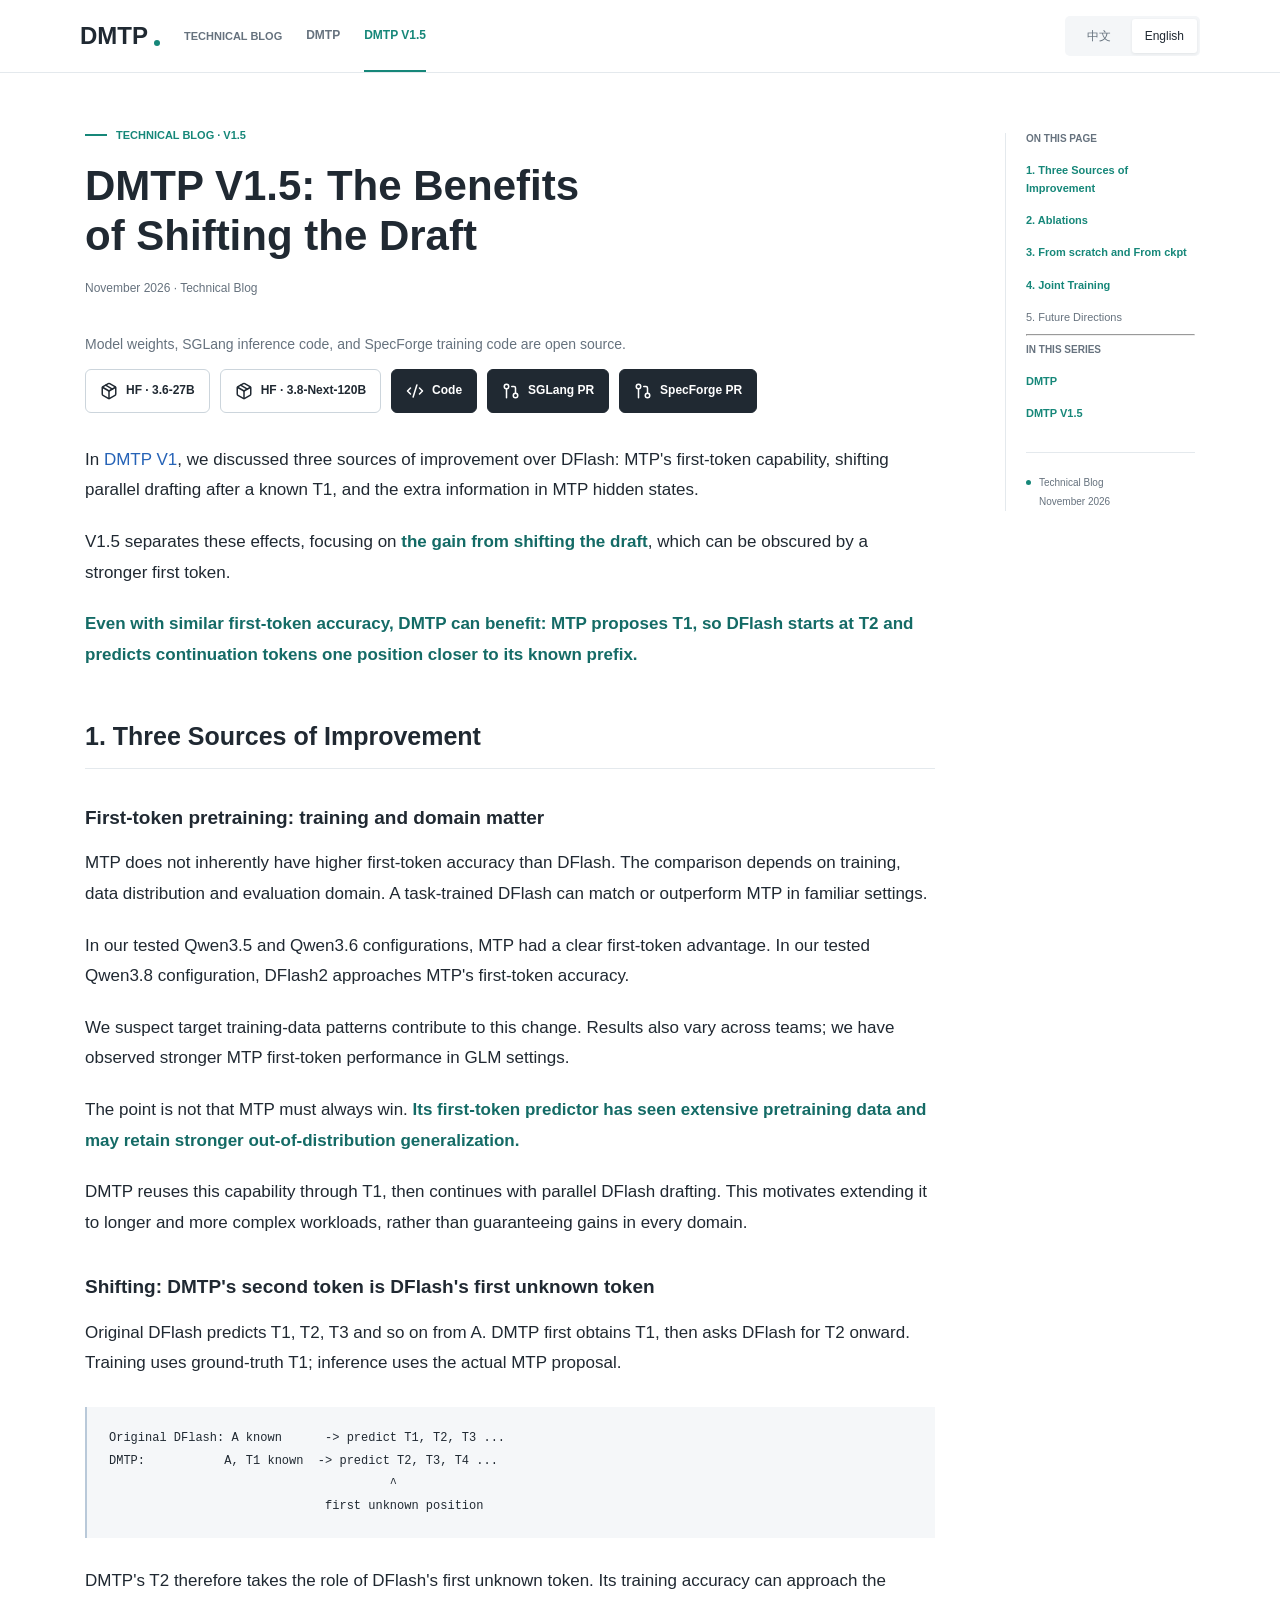
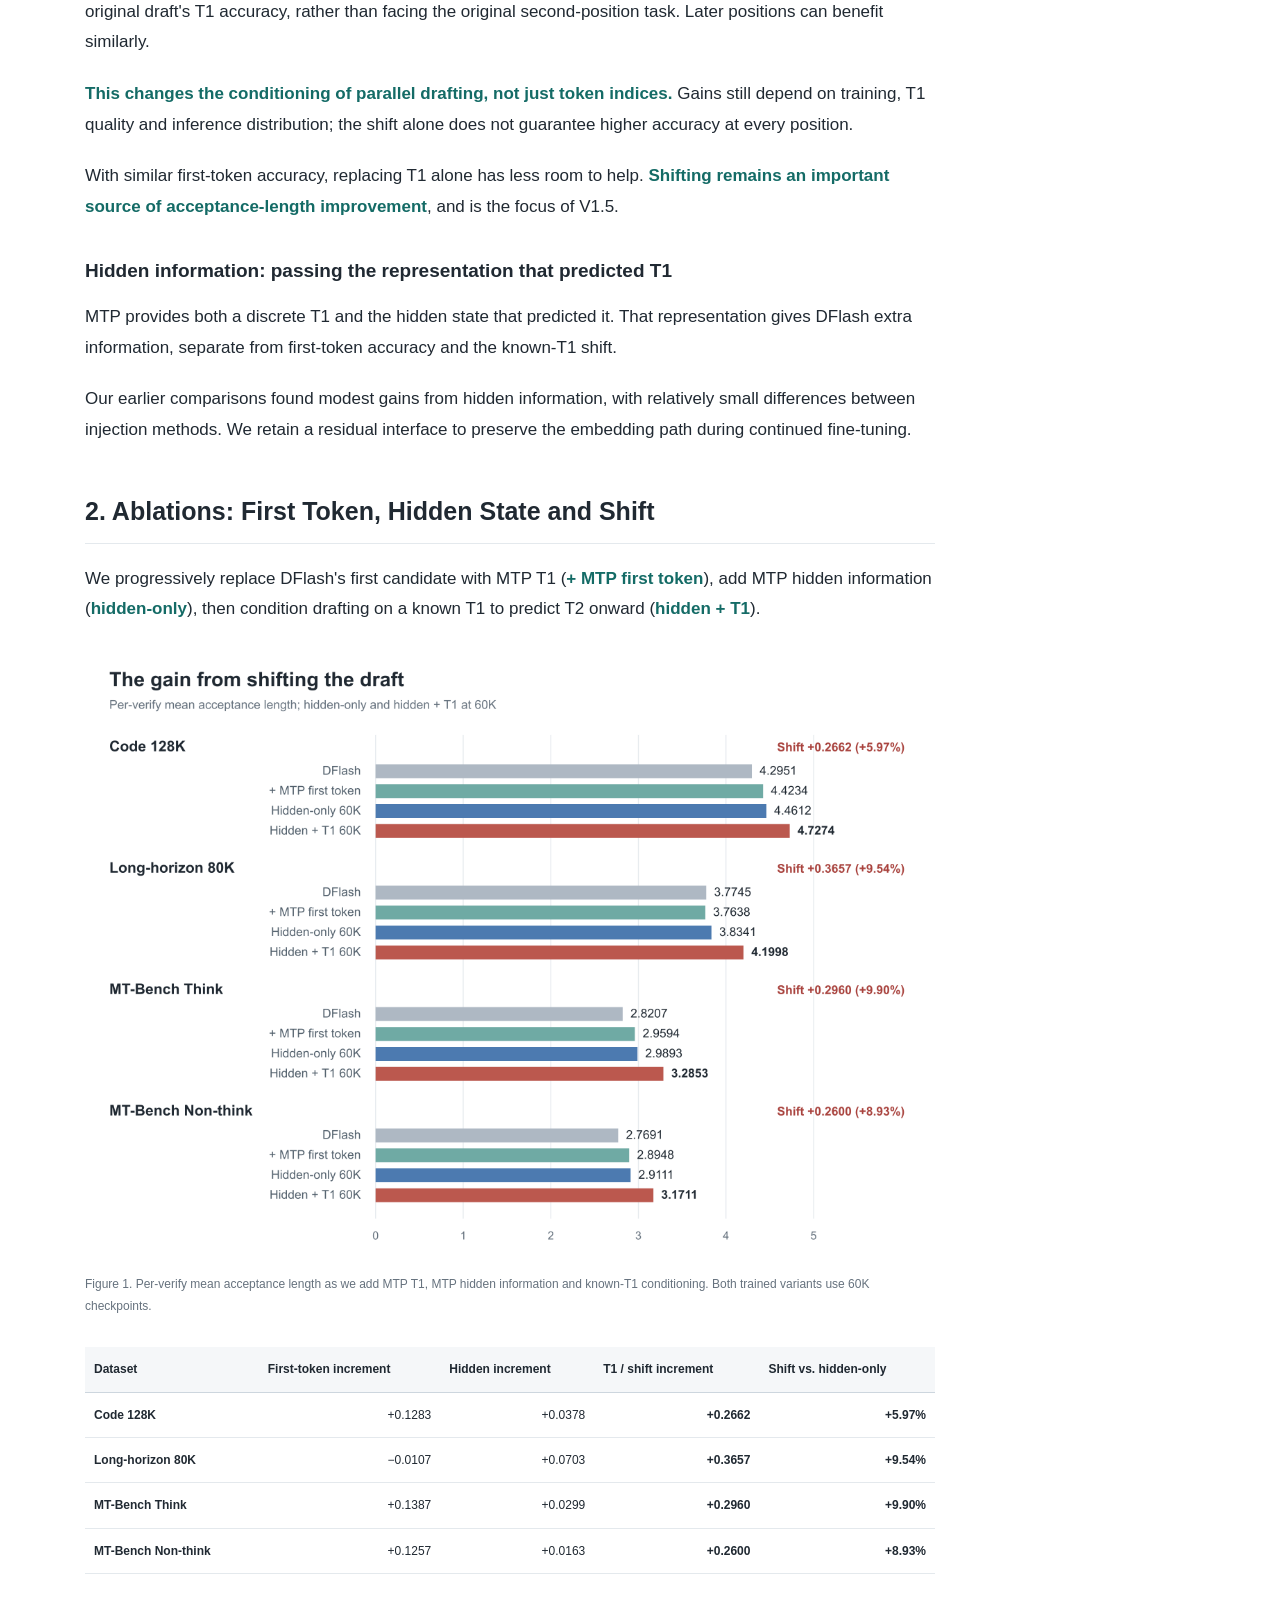
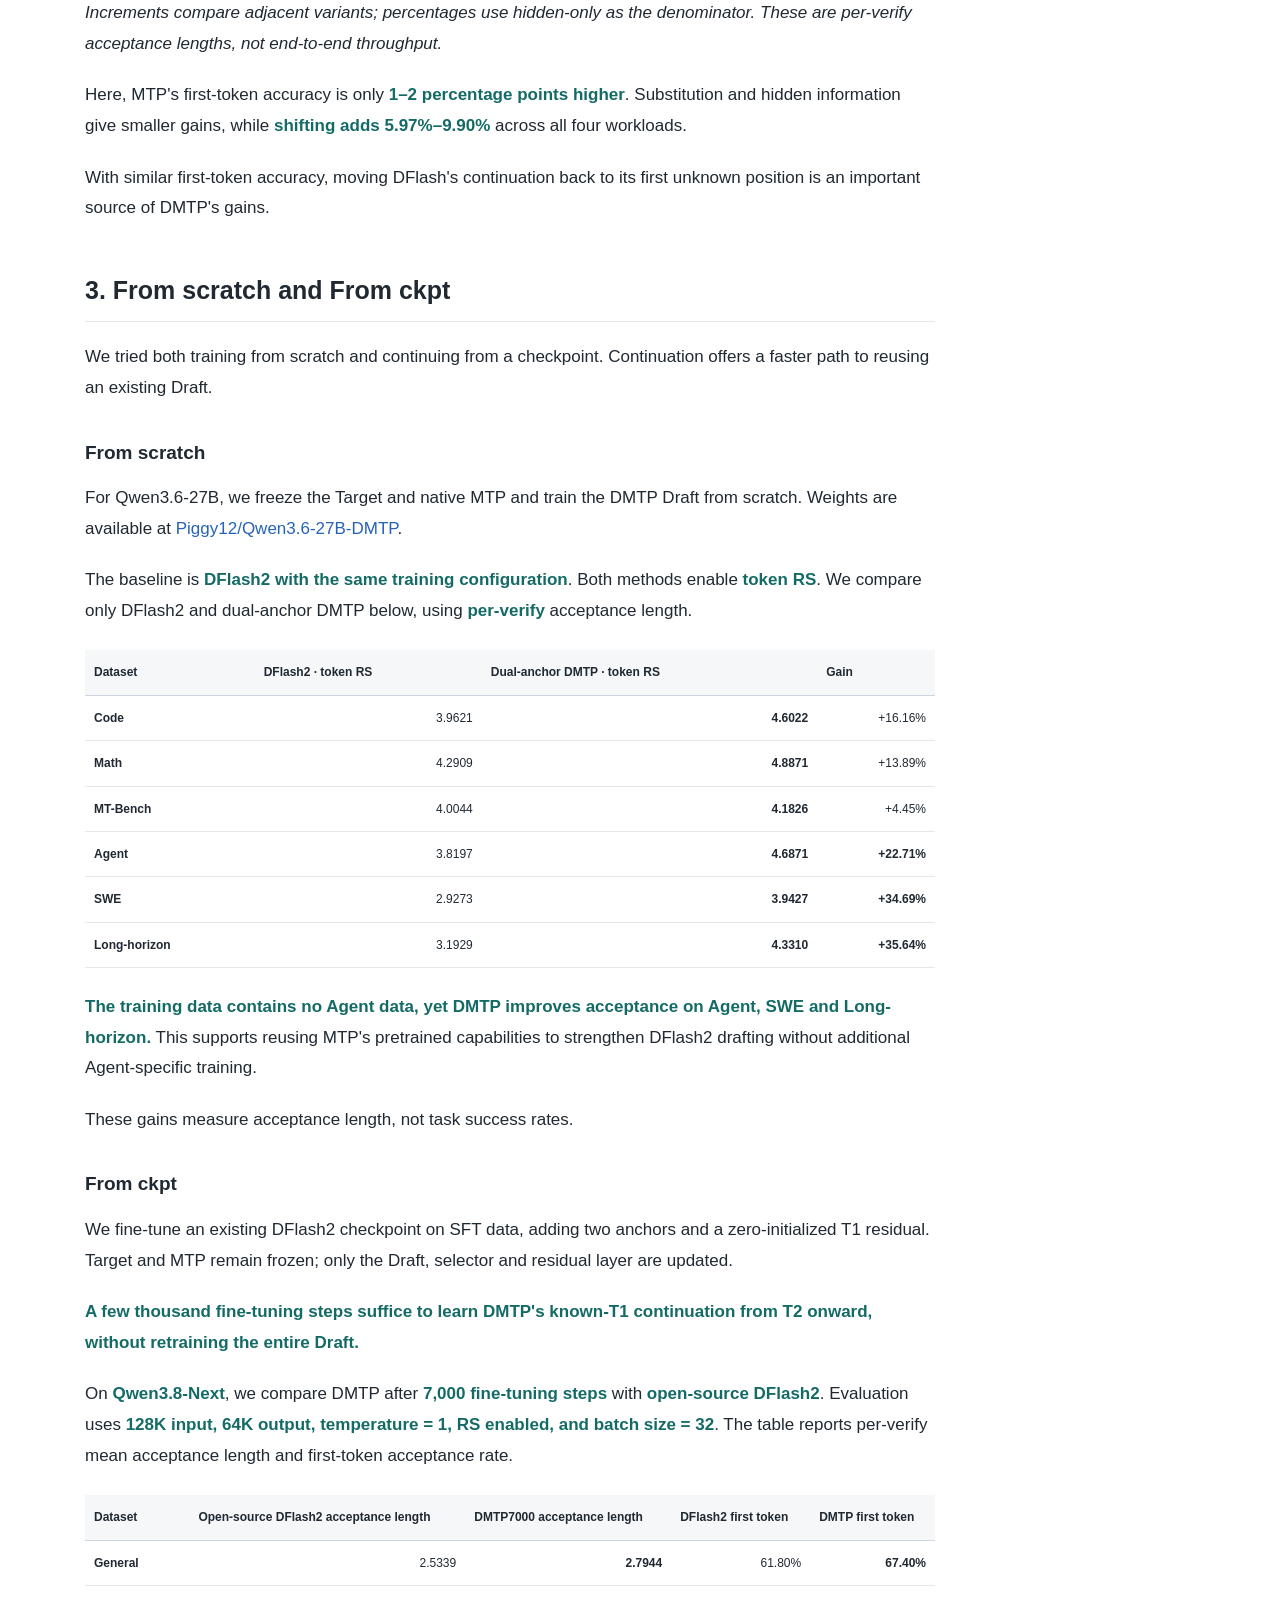
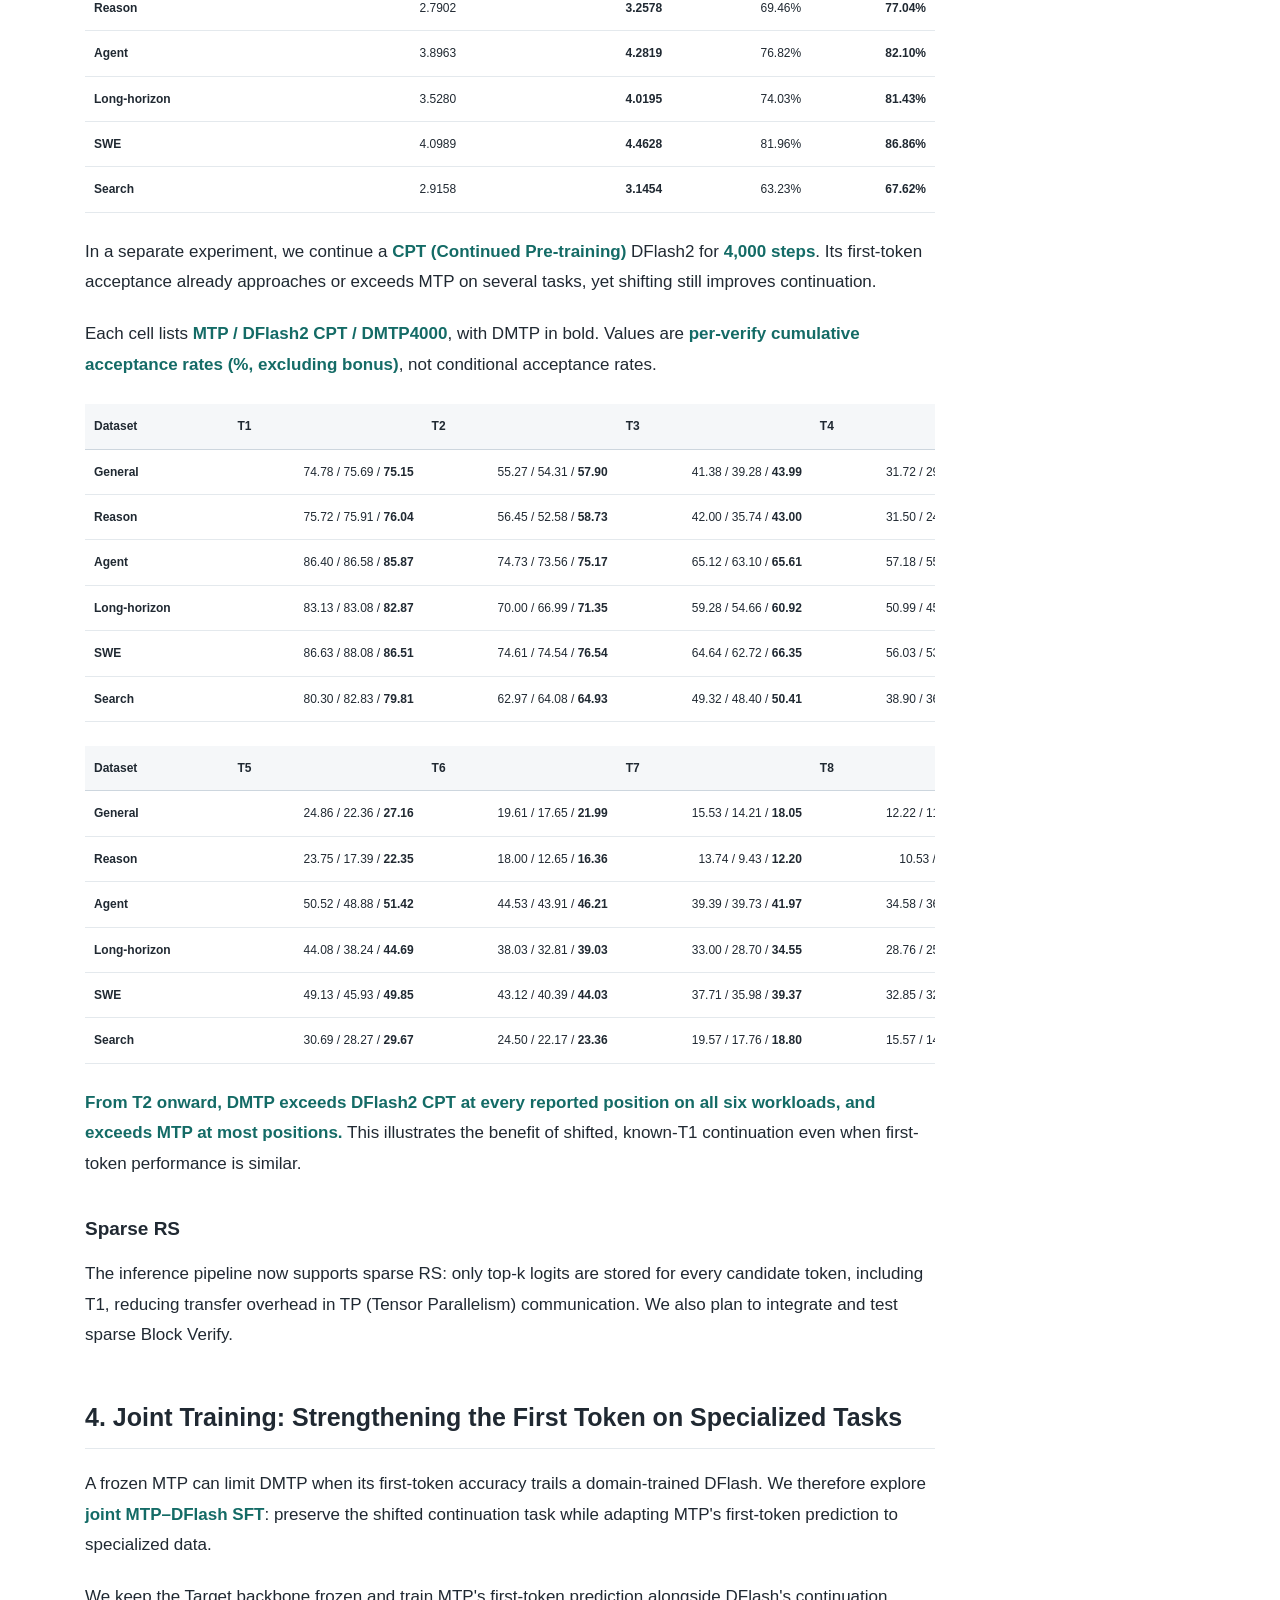
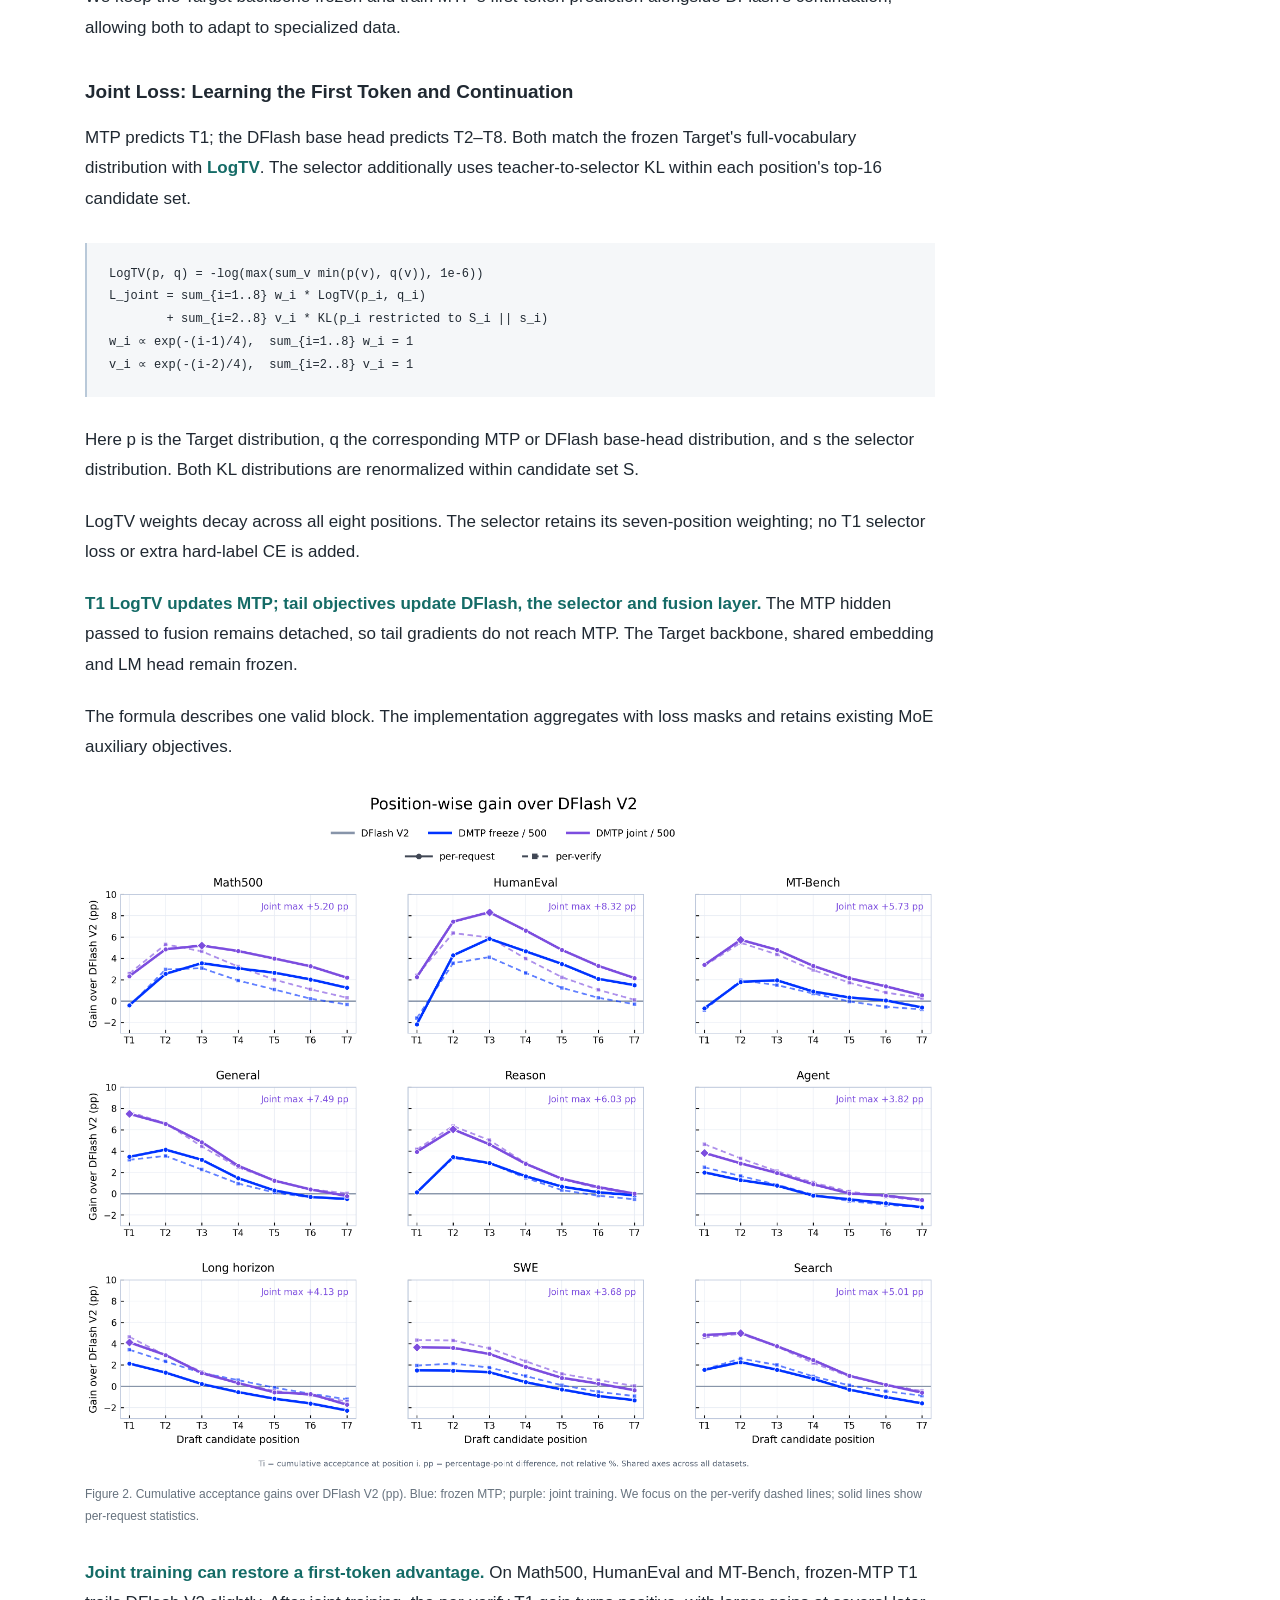
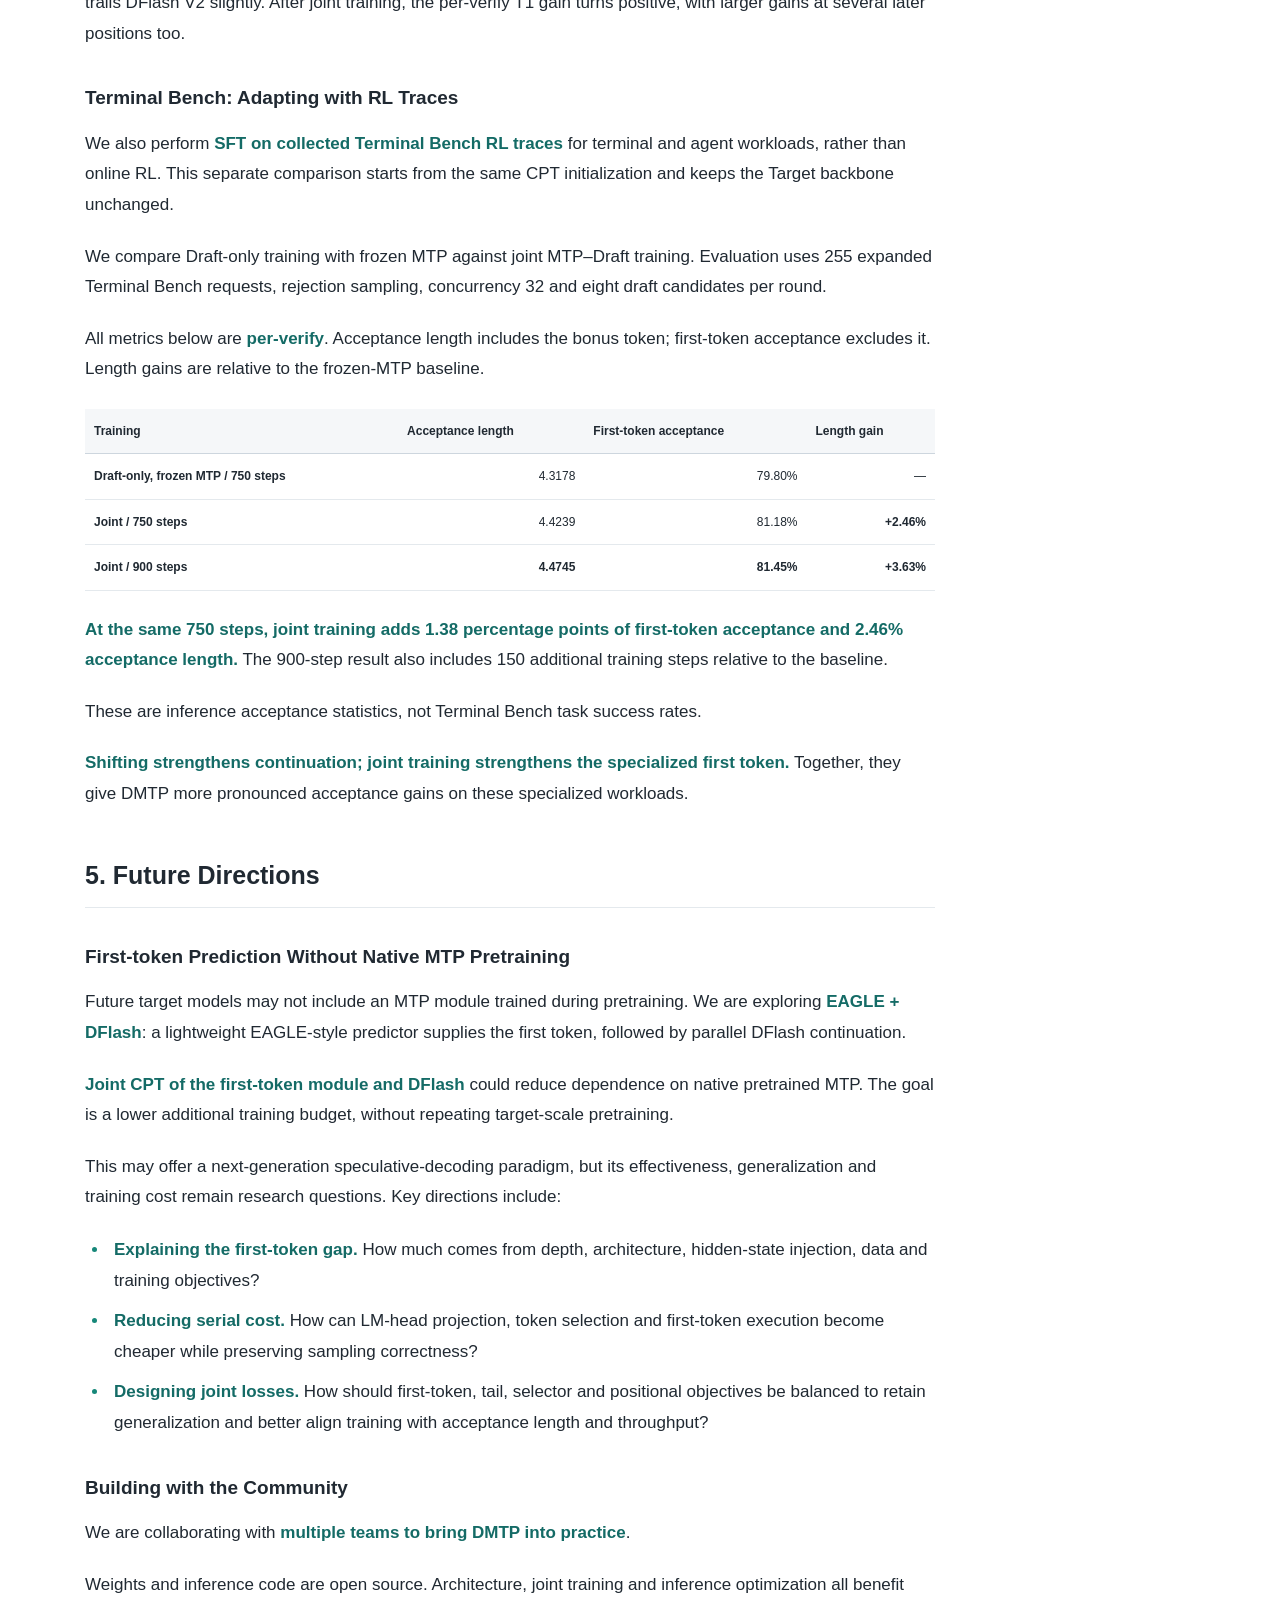
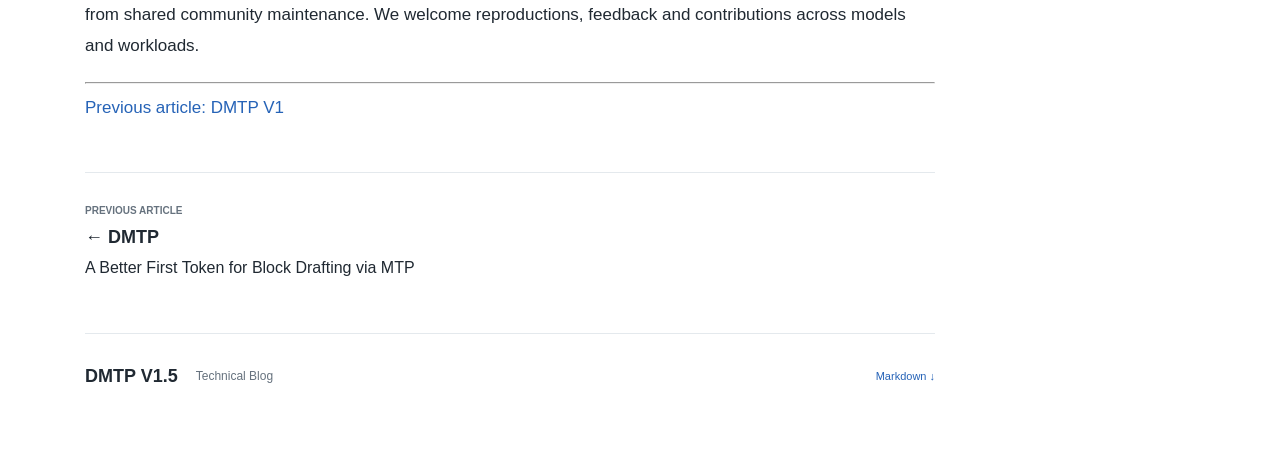
==== commit aeb458af: "Restore original V1 and V1.5 blog text" ====
--- a/v1.5.html
+++ b/v1.5.html
@@ -34,7 +34,7 @@
 </nav>
 </div>
 
-<p>在 <a href="index.html?lang=zh">DMTP V1</a> 中，我们关注 DFlash 的首 token 准确率与 OOD 泛化问题。<a href="https://arxiv.org/abs/2605.29707">Domino</a>、<a href="https://arxiv.org/abs/2607.05147">DSpark</a> 和 <a href="https://inco.ai/blog/dflash2/">DFlash2</a> 主要改善块内依赖和后续位置衰减，而首 token 本身的准确率与跨域泛化仍缺少充分关注。这促使我们转向具备预训练首位能力、但多步起草存在串行开销的原生 MTP。<strong>能否让 MTP 提供更强的首候选，再由 DFlash 并行续写？</strong> DMTP 通过 T1 及其 hidden 复用 MTP 的能力，V1.5 则进一步区分首位、hidden 和<strong>移位</strong>三类收益。这种协作方式与块内改进正交，已在 DFlash 和 DFlash2 上验证。</p>
+<p>在 <a href="index.html?lang=zh">DMTP V1</a> 中，我们讨论了 DMTP 相比 DFlash 的三类收益：MTP 的首位预测能力、给定 T1 后并行起草的移位，以及 MTP hidden 提供的额外信息。V1.5 进一步拆开这三件事，尤其是容易被首位优势掩盖的<strong>移位收益</strong>。</p>
 <p><strong>即使 MTP 与 DFlash 的首 token accuracy 接近，DMTP 仍能受益：让 MTP 负责 T1，DFlash 就从 T2 开始，把后续候选的预测距离缩短一个位置。</strong></p>
 <h2 id="zh-v15-0">1. 重新拆解 DMTP 的三类收益</h2>
 <h3>预训练首位能力：优势取决于训练与 domain</h3>
@@ -56,7 +56,7 @@
 <p>除了 T1 这个离散 token，MTP 还提供预测它时的 hidden。DFlash 可以利用这份额外表示续写；它与“更准的首位”和“已知 T1 带来的移位”是不同的收益来源。</p>
 <p>此前的接口对照中，加入 hidden 能带来一定接受长度收益，但不同 hidden 利用方式之间的差距相对有限。因此，我们保留残差接口，在传递特征的同时保持原有 embedding 路径，便于已有 DFlash 权重续训。</p>
 <h2 id="zh-v15-1">2. 逐级消融：首位、hidden 与移位</h2>
-<p>为区分首位优势与移位本身的收益，我们从 DFlash 逐步加入三项改动：<strong>DFlash + MTP 首位</strong>只替换第一个候选，观察首位收益；<strong>hidden-only</strong>在此基础上加入 MTP hidden；<strong>hidden + T1</strong>再将 T1 作为已知输入，让 DFlash 从 T2 开始预测。这个对比回答的是：当首位替换的增益有限时，移位是否仍然有效？</p>
+<p>我们从 DFlash 逐步加入三项改动：<strong>DFlash + MTP 首位</strong>只替换第一个候选，观察首位收益；<strong>hidden-only</strong>在此基础上加入 MTP hidden；<strong>hidden + T1</strong>再将 T1 作为已知输入，让 DFlash 从 T2 开始预测，观察移位收益。</p>
 <figure><a href="v15-shift-ablation.png" target="_blank" rel="noopener"><img src="v15-shift-ablation.png" alt="Code 128K、Long-horizon 80K 和 MT-Bench 上的 per-verify 接受长度消融，突出 hidden-only 到 hidden + T1 的移位收益"></a></figure>
 
 <p><em>图 1：per-verify 平均接受长度。四种方法逐步加入 MTP 首位、MTP hidden 和已知 T1；两种训练变体均使用 60K checkpoint。</em></p>
@@ -401,8 +401,8 @@
 </nav>
 </div>
 
-<p>In <a href="index.html?lang=en">DMTP V1</a>, we focused on DFlash&#39;s first-token accuracy and OOD generalization. <a href="https://arxiv.org/abs/2605.29707">Domino</a>, <a href="https://arxiv.org/abs/2607.05147">DSpark</a>, and <a href="https://inco.ai/blog/dflash2/">DFlash2</a> primarily improve intra-block dependencies and later-position accuracy decay. Strengthening the first token and its generalization beyond draft-training domains remains a complementary, underexplored problem.</p>
-<p>Native MTP offers pretrained first-token capabilities, but a multi-step rollout adds sequential latency. <strong>Can we reuse MTP for a stronger first candidate and let DFlash continue in parallel?</strong> DMTP does so through T1 and its hidden state. V1.5 separates these effects, focusing on <strong>the gain from shifting the draft</strong>, even when first-token accuracies are similar. This cooperation complements block-internal improvements, as demonstrated with DFlash and DFlash2.</p>
+<p>In <a href="index.html?lang=en">DMTP V1</a>, we discussed three sources of improvement over DFlash: MTP&#39;s first-token capability, shifting parallel drafting after a known T1, and the extra information in MTP hidden states.</p>
+<p>V1.5 separates these effects, focusing on <strong>the gain from shifting the draft</strong>, which can be obscured by a stronger first token.</p>
 <p><strong>Even with similar first-token accuracy, DMTP can benefit: MTP proposes T1, so DFlash starts at T2 and predicts continuation tokens one position closer to its known prefix.</strong></p>
 <h2 id="en-v15-0">1. Three Sources of Improvement</h2>
 <h3>First-token pretraining: training and domain matter</h3>
@@ -425,7 +425,7 @@
 <p>MTP provides both a discrete T1 and the hidden state that predicted it. That representation gives DFlash extra information, separate from first-token accuracy and the known-T1 shift.</p>
 <p>Our earlier comparisons found modest gains from hidden information, with relatively small differences between injection methods. We retain a residual interface to preserve the embedding path during continued fine-tuning.</p>
 <h2 id="en-v15-1">2. Ablations: First Token, Hidden State and Shift</h2>
-<p>To distinguish the first-token advantage from the shift itself, we progressively replace DFlash&#39;s first candidate with MTP T1 (<strong>+ MTP first token</strong>), add MTP hidden information (<strong>hidden-only</strong>), then condition drafting on a known T1 to predict T2 onward (<strong>hidden + T1</strong>). The comparison asks whether shifting helps when a stronger first token alone offers little gain.</p>
+<p>We progressively replace DFlash&#39;s first candidate with MTP T1 (<strong>+ MTP first token</strong>), add MTP hidden information (<strong>hidden-only</strong>), then condition drafting on a known T1 to predict T2 onward (<strong>hidden + T1</strong>).</p>
 <figure><a href="v15-shift-ablation.png" target="_blank" rel="noopener"><img src="v15-shift-ablation.png" alt="Per-verify acceptance-length ablations on Code 128K, Long-horizon 80K and MT-Bench, highlighting the known-T1 shift"></a></figure>
 
 <p><em>Figure 1. Per-verify mean acceptance length as we add MTP T1, MTP hidden information and known-T1 conditioning. Both trained variants use 60K checkpoints.</em></p>
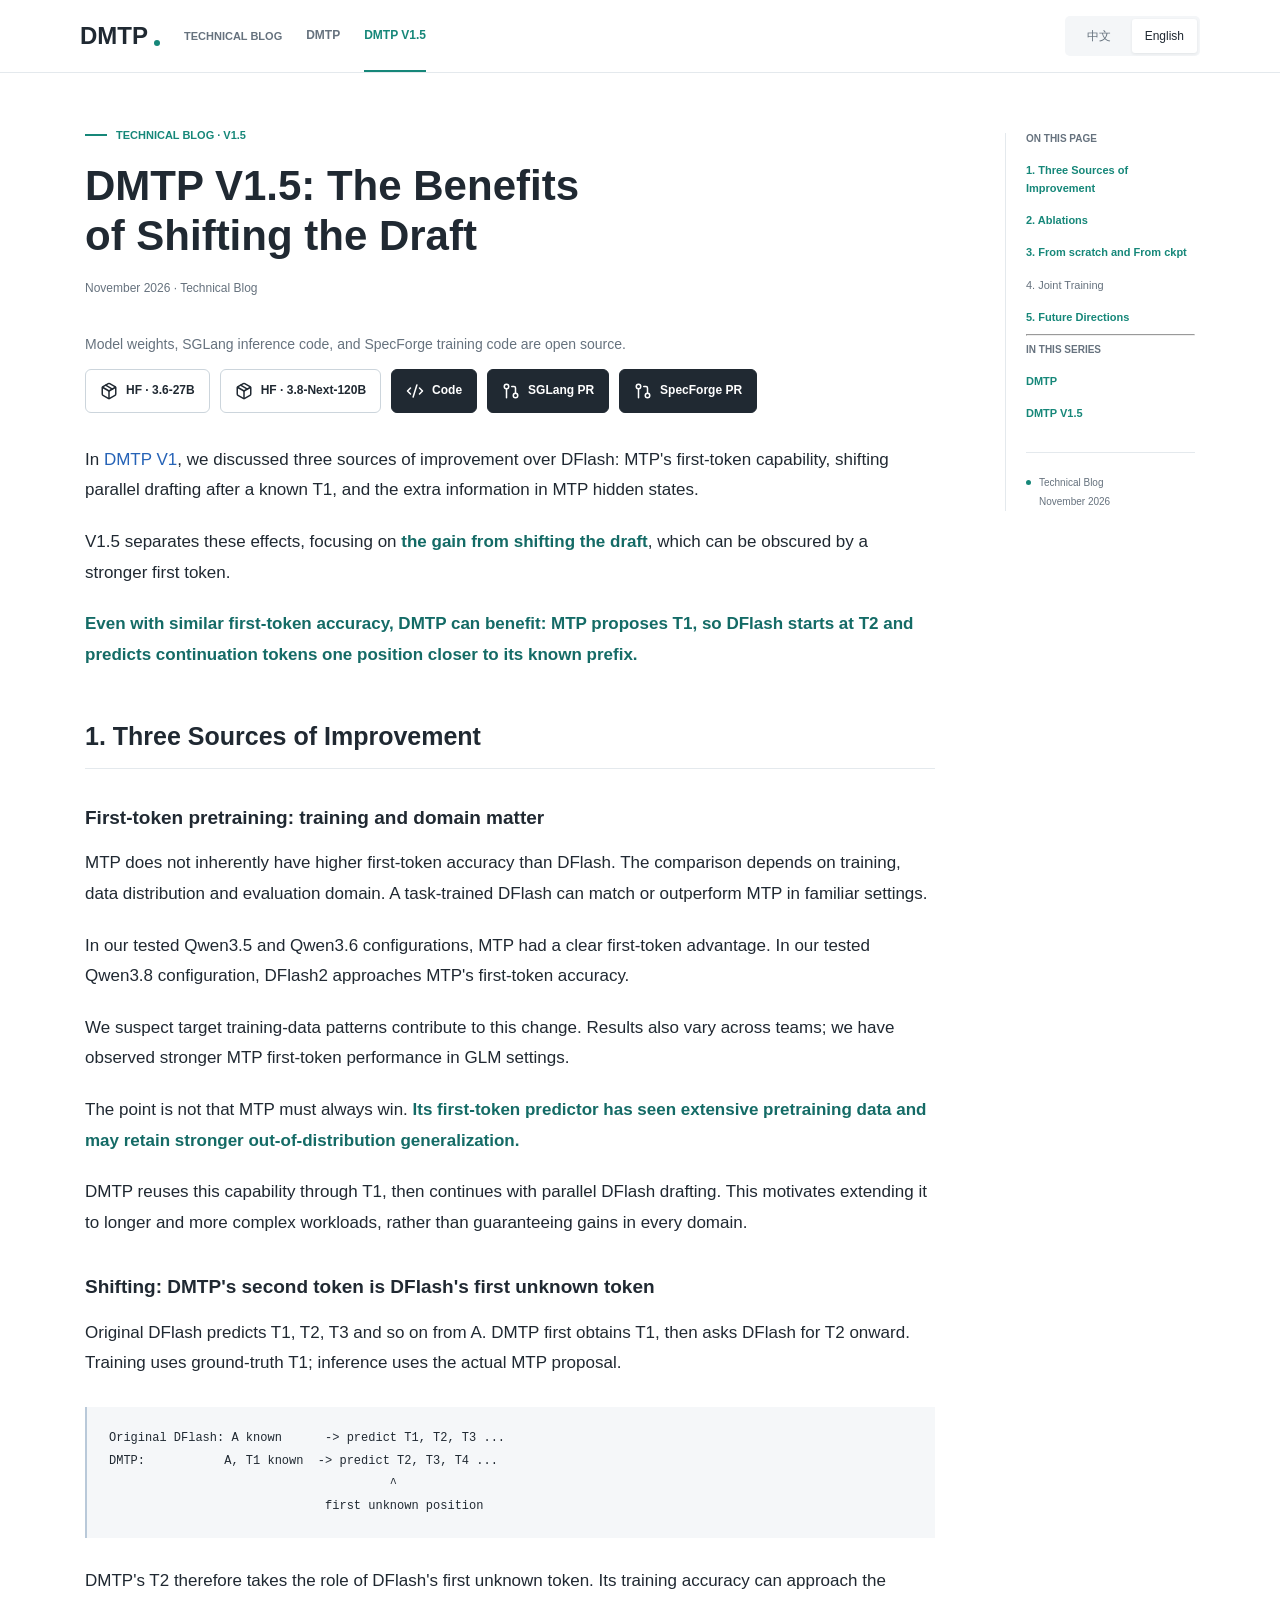
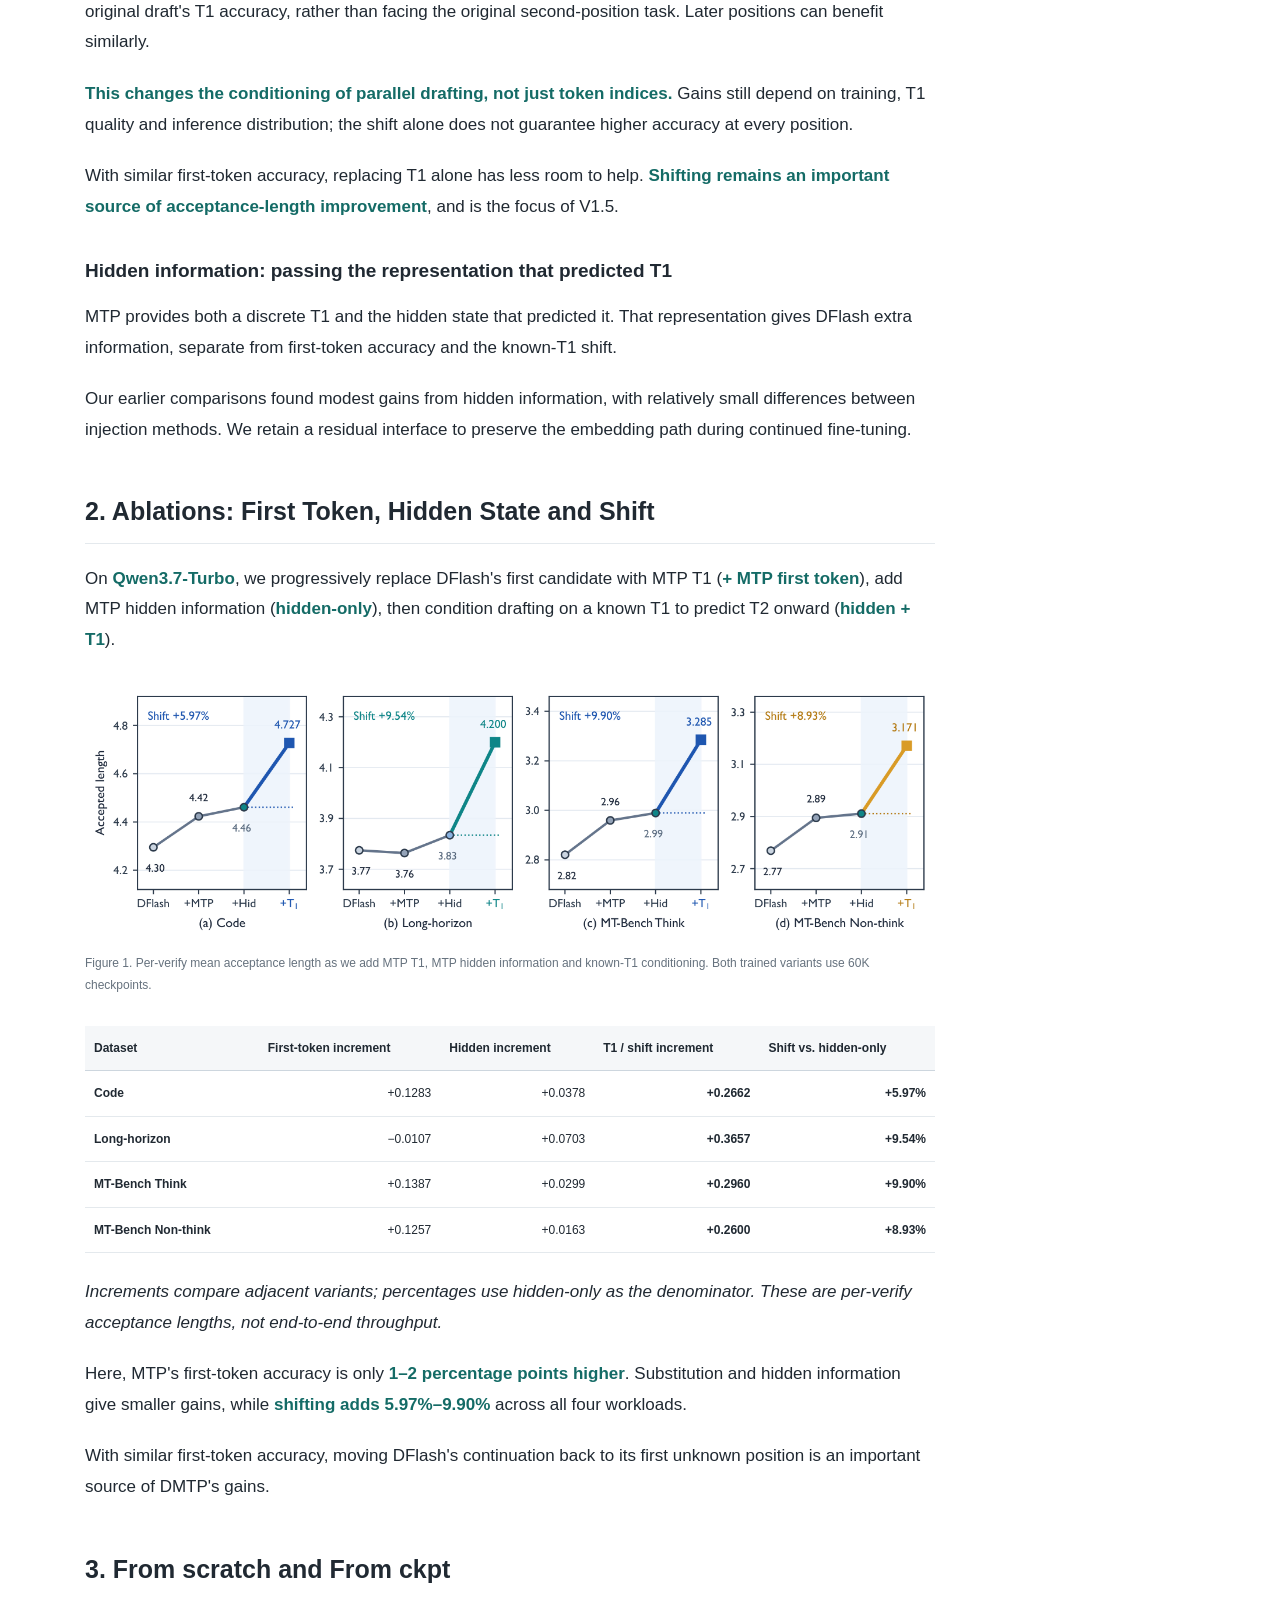
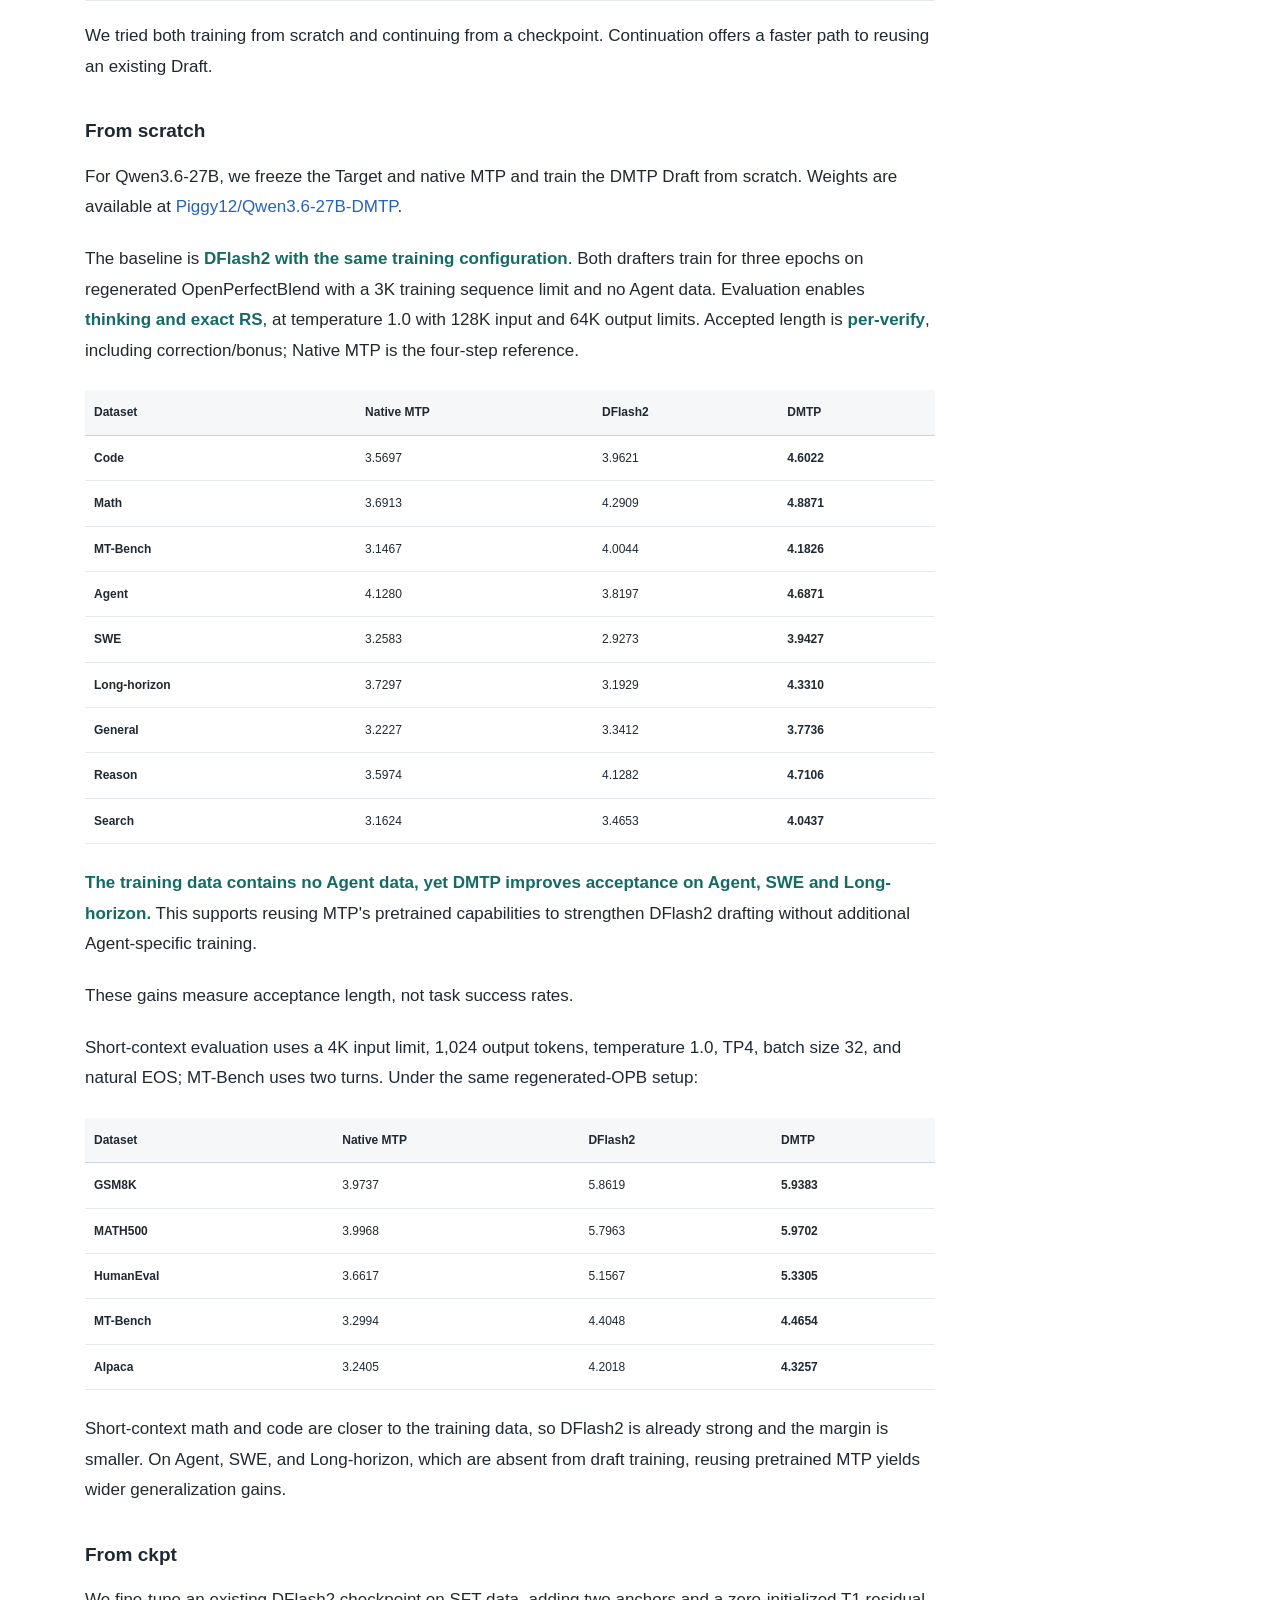
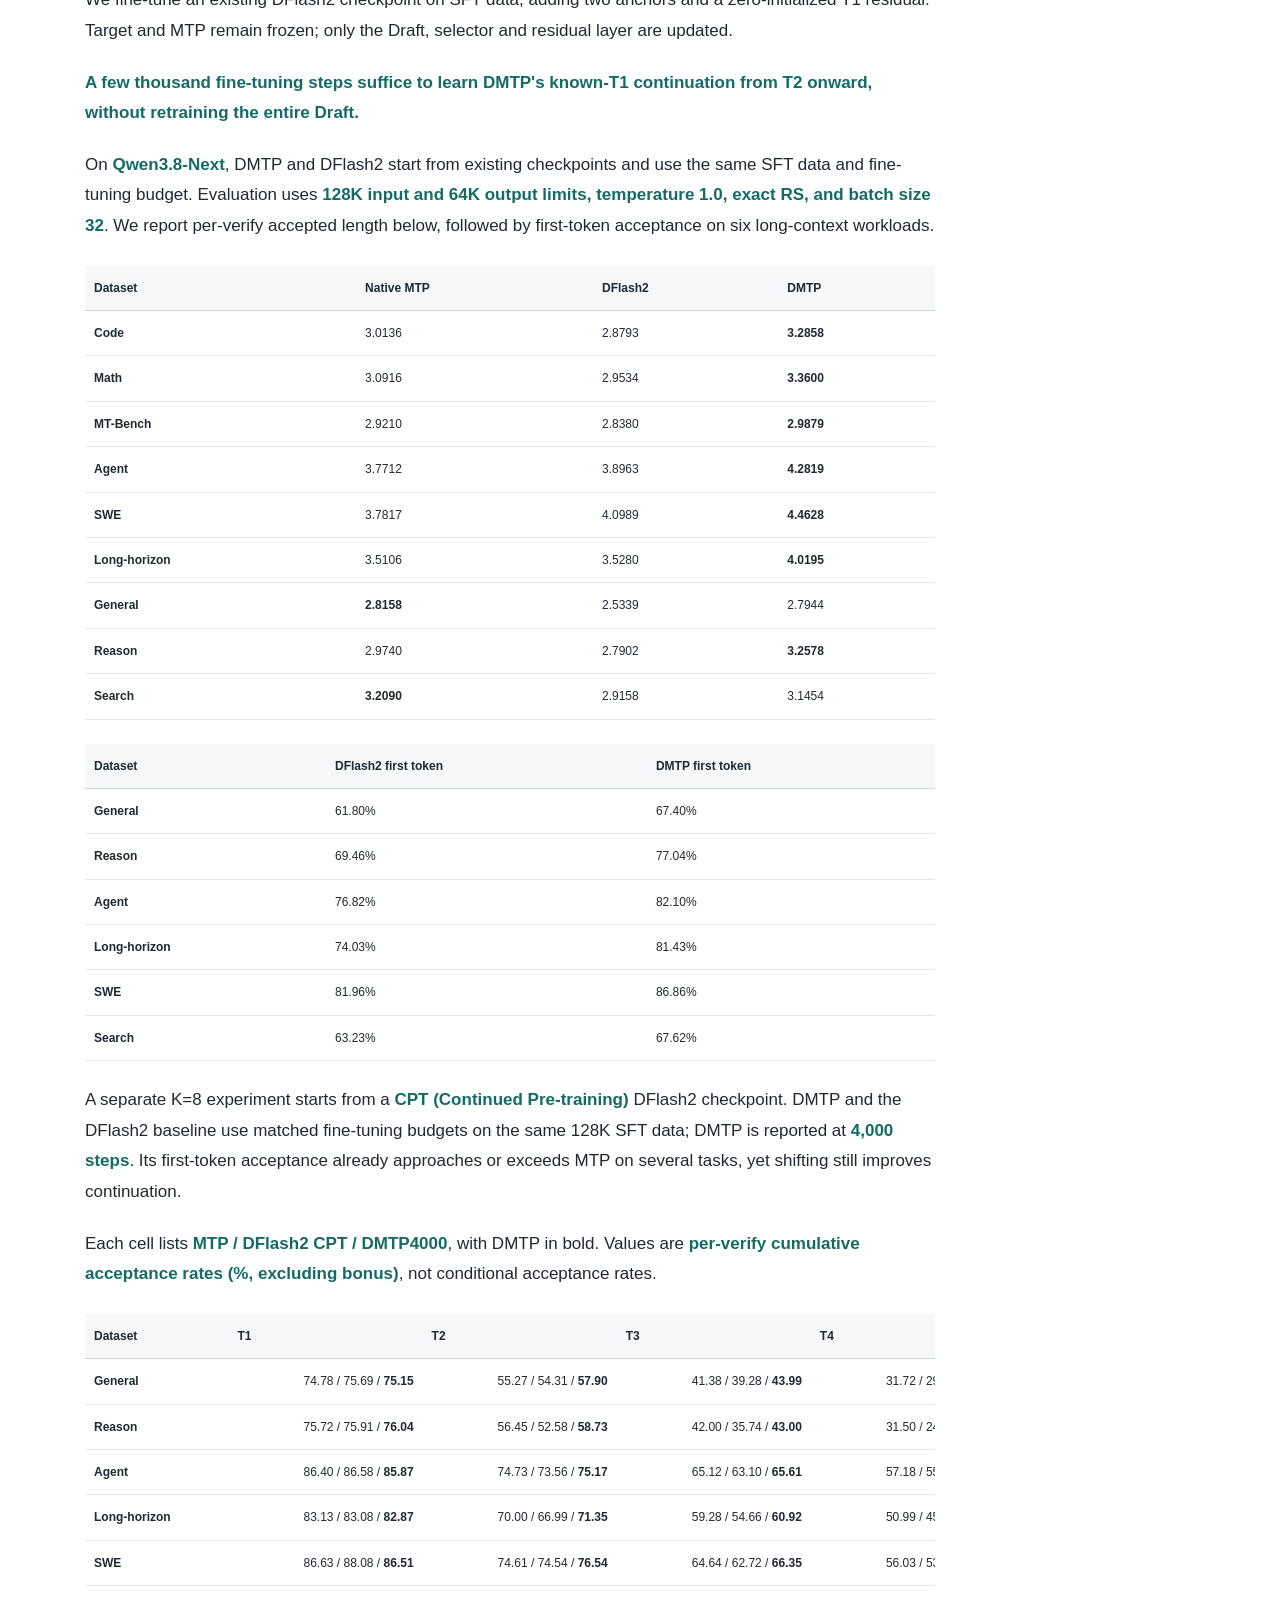
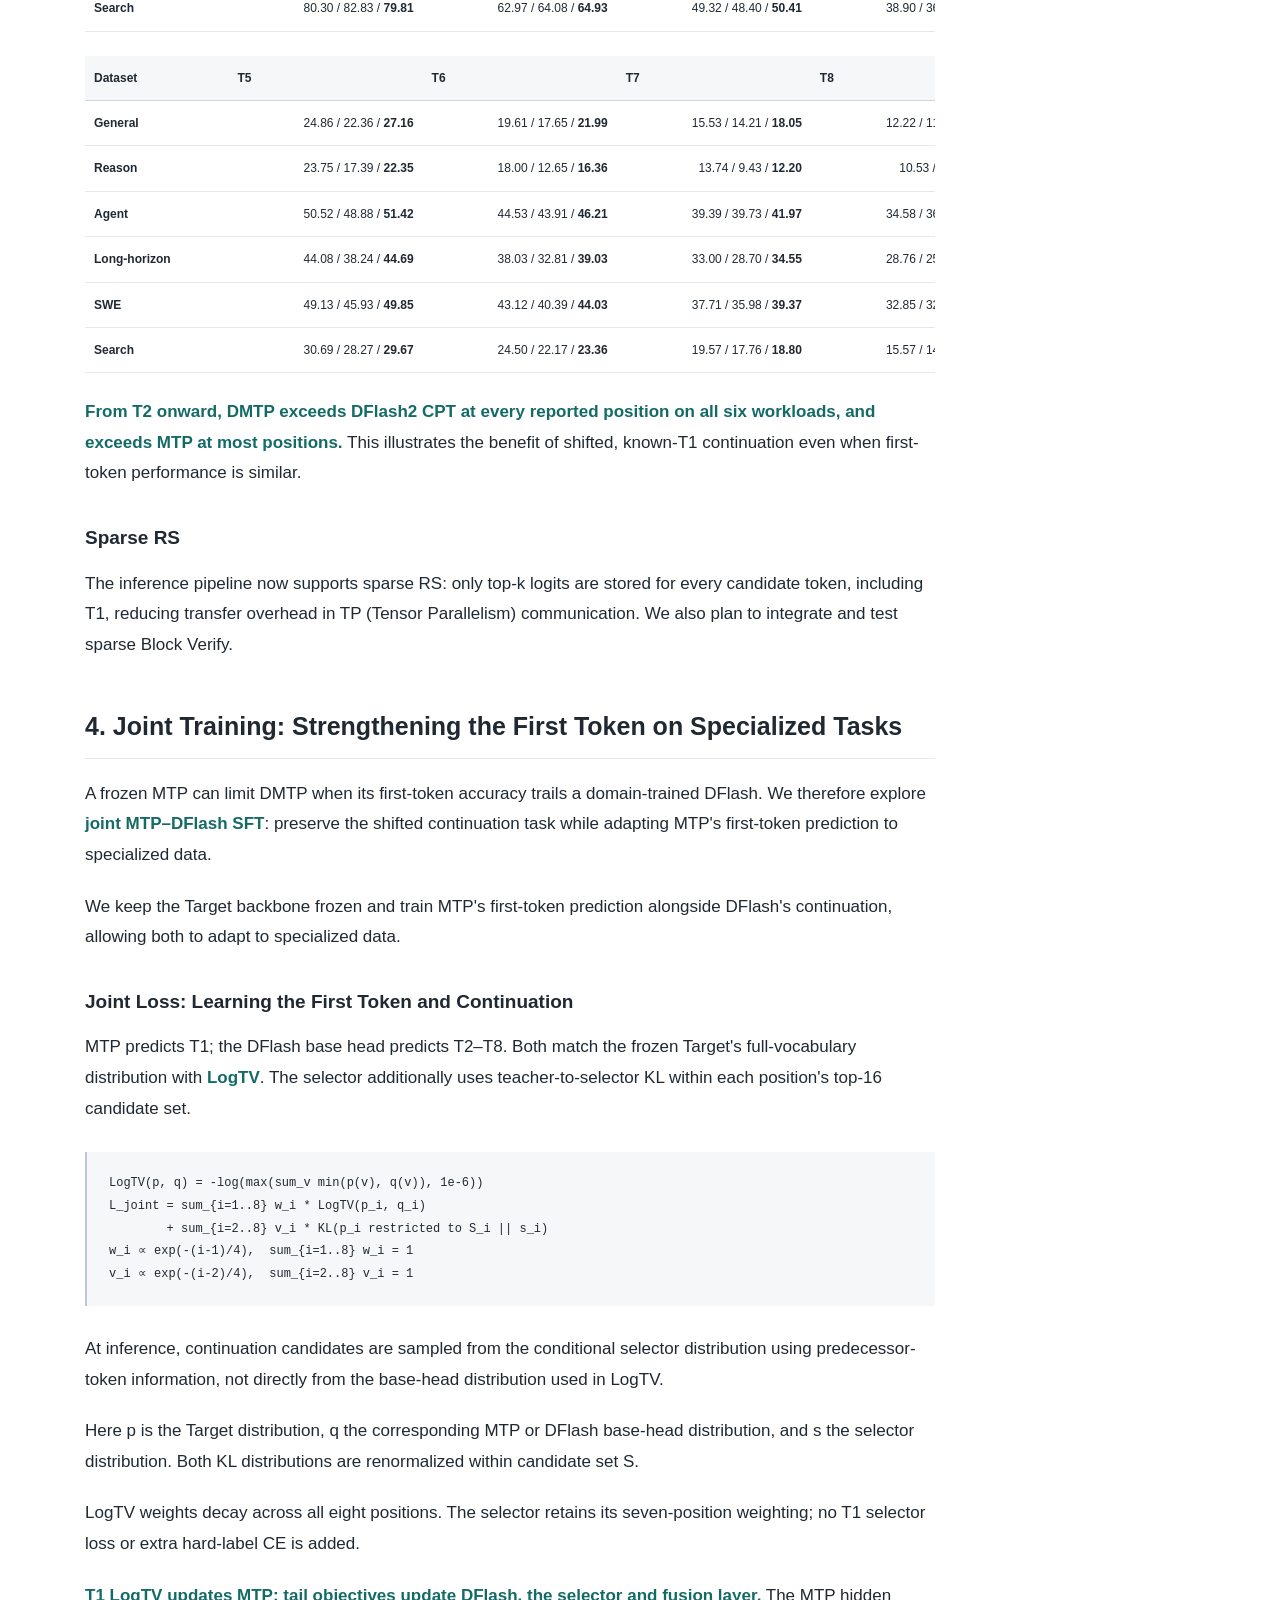
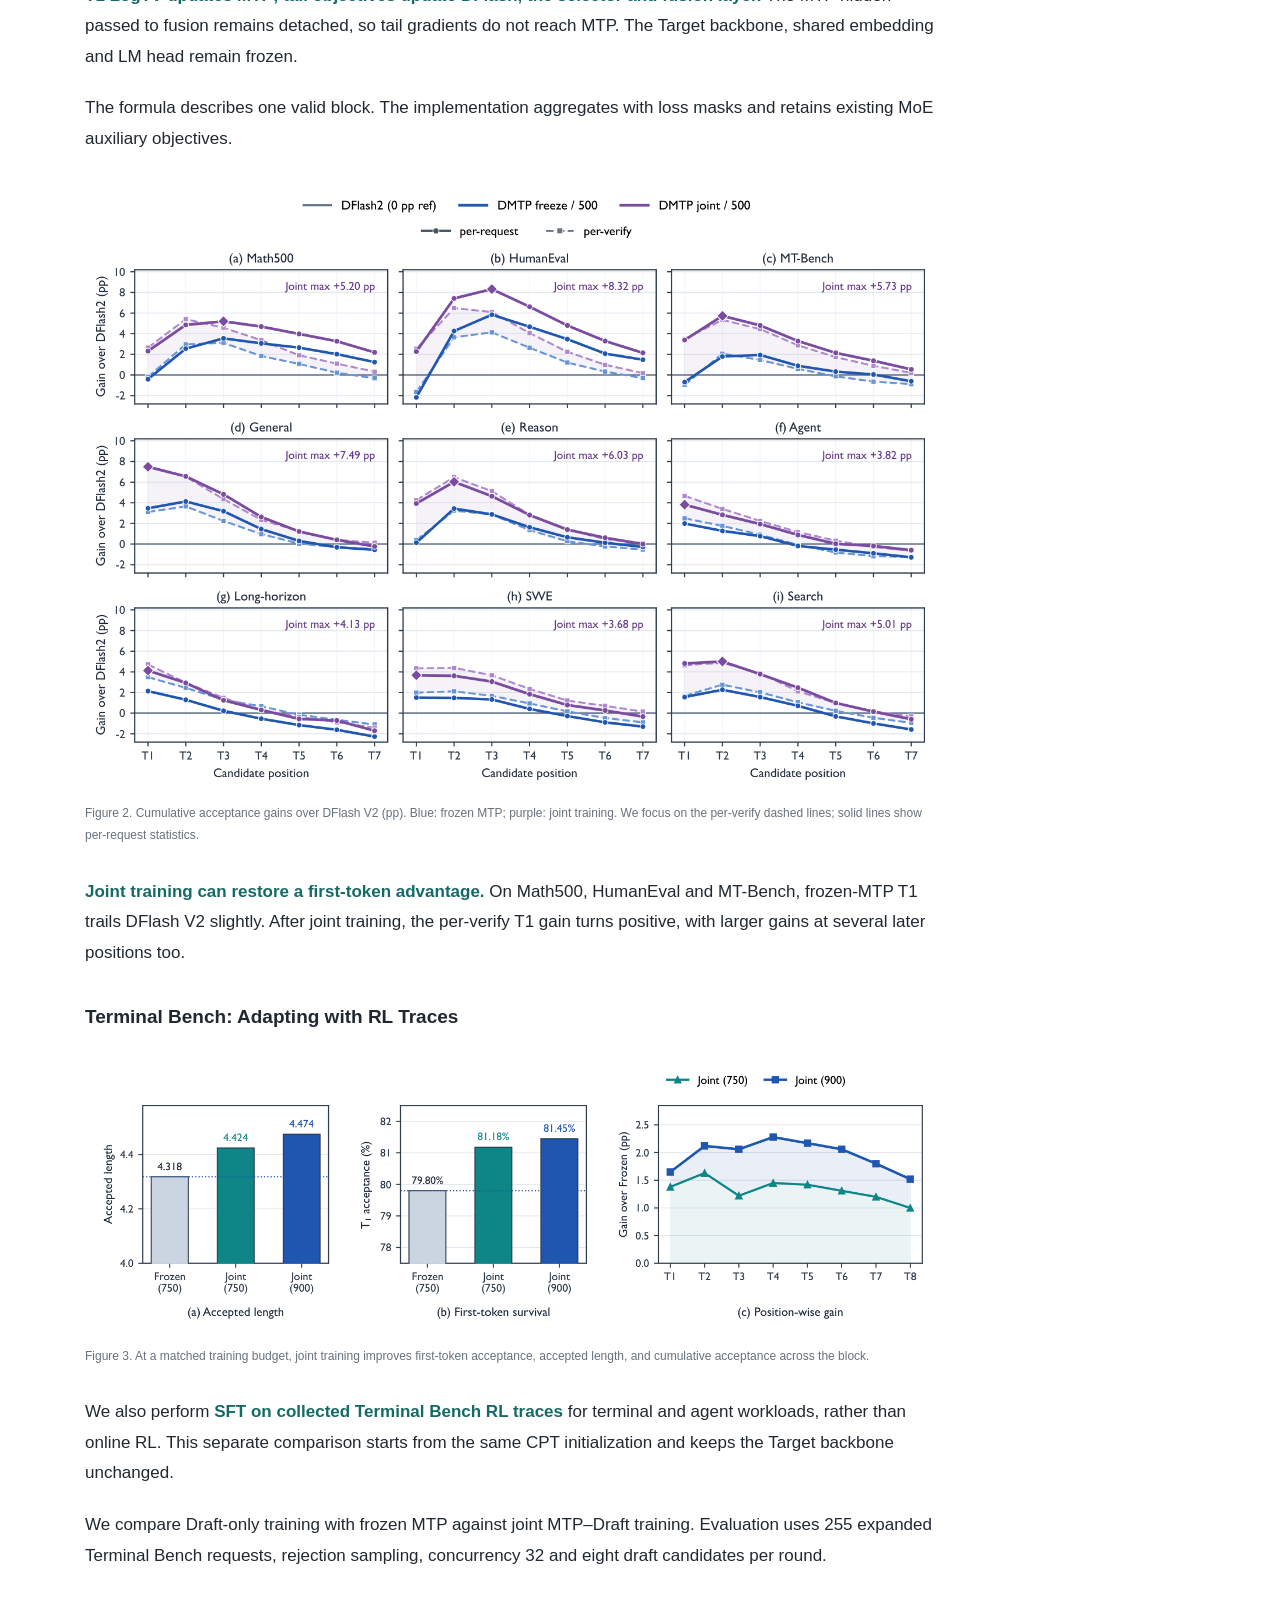
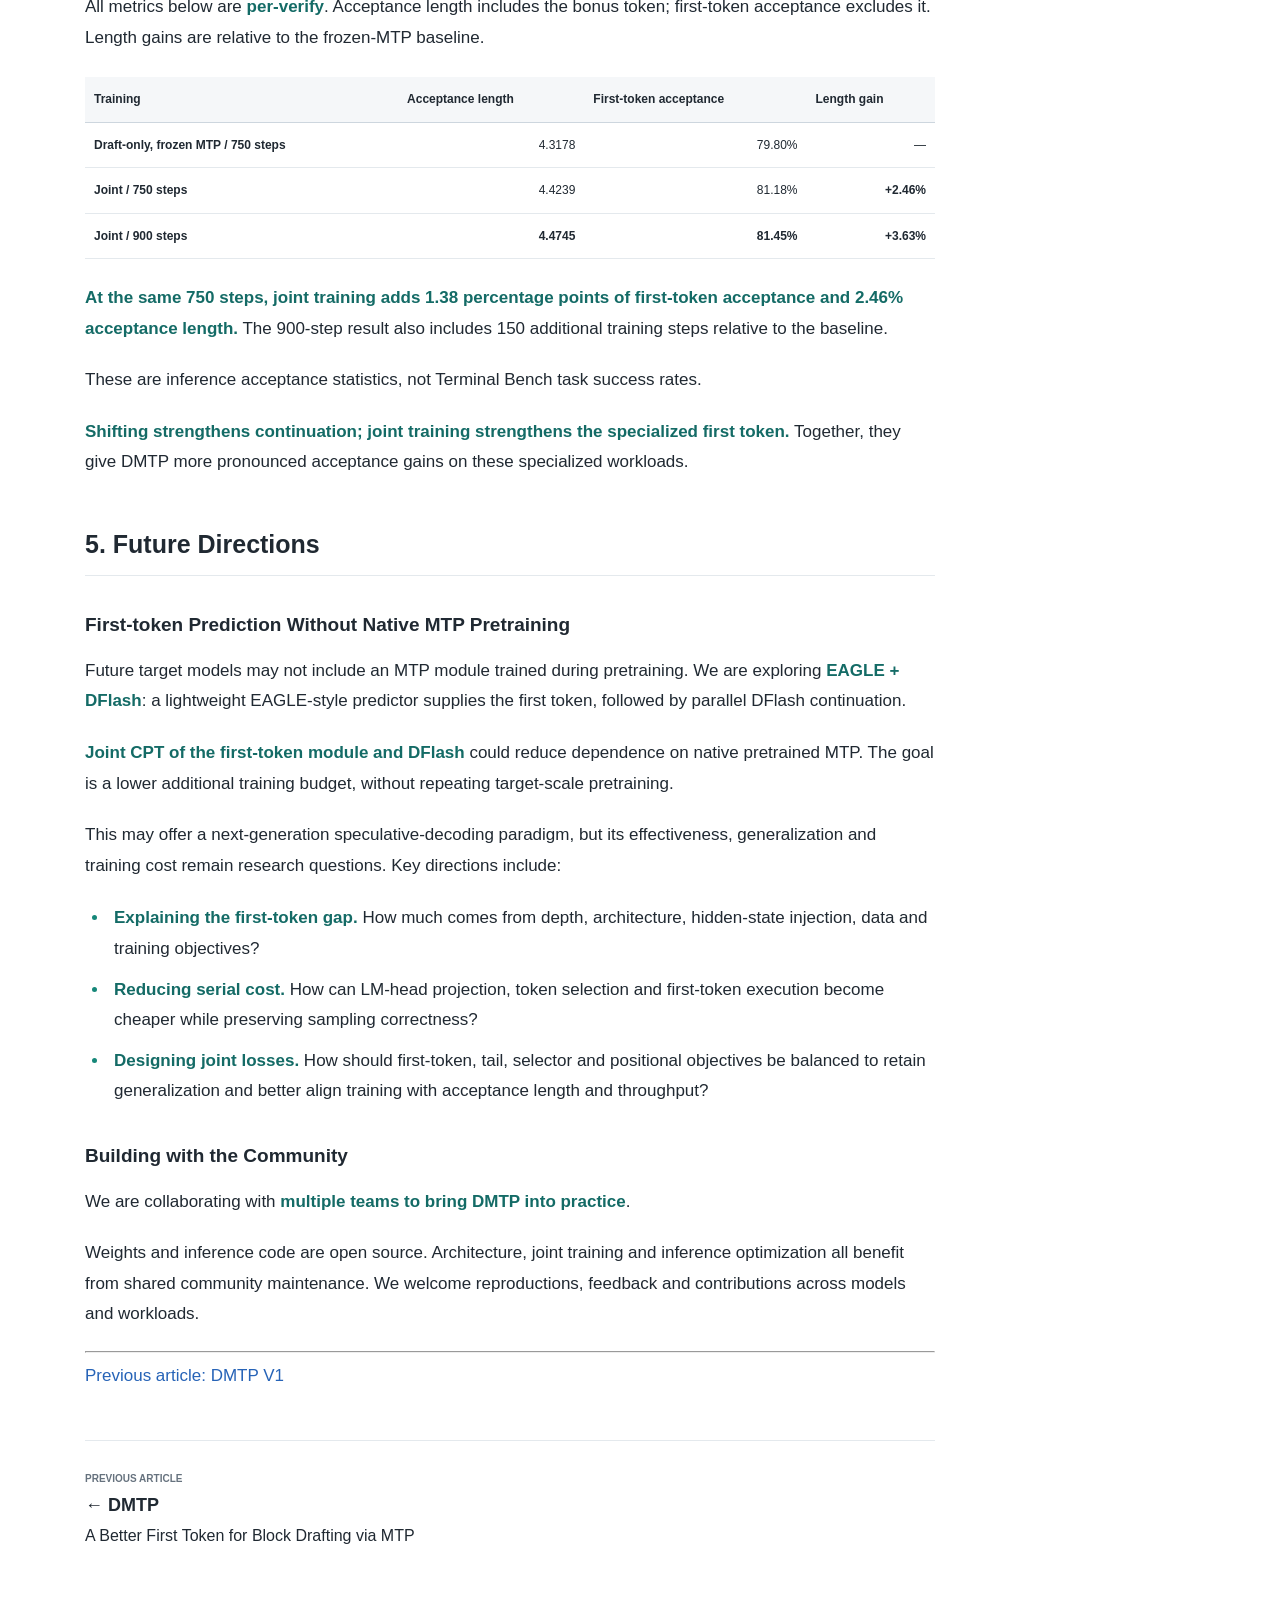
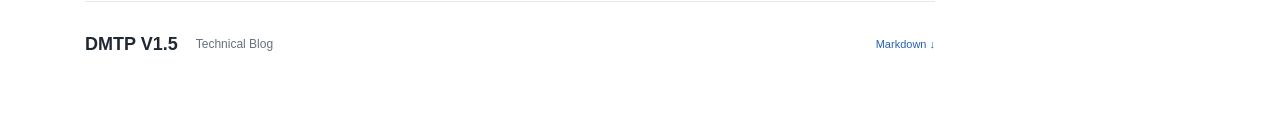
==== commit be0ef245: "Align DMTP blogs with paper results and evaluation settings Update both English and Chinese editions" ====
--- a/v1.5.html
+++ b/v1.5.html
@@ -56,8 +56,8 @@
 <p>除了 T1 这个离散 token，MTP 还提供预测它时的 hidden。DFlash 可以利用这份额外表示续写；它与“更准的首位”和“已知 T1 带来的移位”是不同的收益来源。</p>
 <p>此前的接口对照中，加入 hidden 能带来一定接受长度收益，但不同 hidden 利用方式之间的差距相对有限。因此，我们保留残差接口，在传递特征的同时保持原有 embedding 路径，便于已有 DFlash 权重续训。</p>
 <h2 id="zh-v15-1">2. 逐级消融：首位、hidden 与移位</h2>
-<p>我们从 DFlash 逐步加入三项改动：<strong>DFlash + MTP 首位</strong>只替换第一个候选，观察首位收益；<strong>hidden-only</strong>在此基础上加入 MTP hidden；<strong>hidden + T1</strong>再将 T1 作为已知输入，让 DFlash 从 T2 开始预测，观察移位收益。</p>
-<figure><a href="v15-shift-ablation.png" target="_blank" rel="noopener"><img src="v15-shift-ablation.png" alt="Code 128K、Long-horizon 80K 和 MT-Bench 上的 per-verify 接受长度消融，突出 hidden-only 到 hidden + T1 的移位收益"></a></figure>
+<p>在 <strong>Qwen3.7-Turbo</strong> 上，我们从 DFlash 逐步加入三项改动：<strong>DFlash + MTP 首位</strong>只替换第一个候选，观察首位收益；<strong>hidden-only</strong>在此基础上加入 MTP hidden；<strong>hidden + T1</strong>再将 T1 作为已知输入，让 DFlash 从 T2 开始预测，观察移位收益。</p>
+<figure><a href="paper-shift-motivation.png" target="_blank" rel="noopener"><img src="paper-shift-motivation.png" alt="Code、Long-horizon 和 MT-Bench 上的 per-verify 接受长度消融，突出 hidden-only 到 hidden + T1 的移位收益"></a></figure>
 
 <p><em>图 1：per-verify 平均接受长度。四种方法逐步加入 MTP 首位、MTP hidden 和已知 T1；两种训练变体均使用 60K checkpoint。</em></p>
 <div class="table-scroll" tabindex="0"><table>
@@ -71,14 +71,14 @@
 </tr>
 </thead>
 <tbody><tr>
-<td>Code 128K</td>
+<td>Code</td>
 <td align="right">+0.1283</td>
 <td align="right">+0.0378</td>
 <td align="right"><strong>+0.2662</strong></td>
 <td align="right"><strong>+5.97%</strong></td>
 </tr>
 <tr>
-<td>Long-horizon 80K</td>
+<td>Long-horizon</td>
 <td align="right">−0.0107</td>
 <td align="right">+0.0703</td>
 <td align="right"><strong>+0.3657</strong></td>
@@ -105,111 +105,221 @@
 <p>我们尝试了从头训练和基于已有 checkpoint 续训两条路线，后者更适合快速复用已有 Draft 的能力。</p>
 <h3>From scratch</h3>
 <p>在 Qwen3.6-27B 上，我们冻结 Target 与 MTP，从头训练 DMTP Draft。权重见 <a href="https://huggingface.co/Piggy12/Qwen3.6-27B-DMTP/tree/main">Piggy12/Qwen3.6-27B-DMTP</a>。</p>
-<p>Baseline 为<strong>相同训练配置的 DFlash2</strong>，两组均开启 <strong>token RS</strong>。下面只比较 DFlash2 与双 anchor DMTP，接受长度采用 <strong>per-verify</strong> 口径。</p>
+<p>Baseline 为<strong>相同训练配置的 DFlash2</strong>。两组均在 regenerated OpenPerfectBlend 上训练三个 epoch，训练序列最长 3K，不含 Agent 数据。评测开启 <strong>thinking 与精确 RS</strong>，温度 1.0，长文输入上限 128K、输出上限 64K。接受长度采用 <strong>per-verify</strong>，含修正/bonus；Native MTP 为四步参考。</p>
 <div class="table-scroll" tabindex="0"><table>
 <thead>
 <tr>
 <th>数据集</th>
-<th align="right">DFlash2 · token RS</th>
-<th align="right">双 anchor DMTP · token RS</th>
-<th align="right">提升</th>
+<th>Native MTP</th>
+<th>DFlash2</th>
+<th>DMTP</th>
 </tr>
 </thead>
 <tbody><tr>
 <td>Code</td>
-<td align="right">3.9621</td>
-<td align="right"><strong>4.6022</strong></td>
-<td align="right">+16.16%</td>
+<td>3.5697</td>
+<td>3.9621</td>
+<td><strong>4.6022</strong></td>
 </tr>
 <tr>
 <td>Math</td>
-<td align="right">4.2909</td>
-<td align="right"><strong>4.8871</strong></td>
-<td align="right">+13.89%</td>
+<td>3.6913</td>
+<td>4.2909</td>
+<td><strong>4.8871</strong></td>
 </tr>
 <tr>
 <td>MT-Bench</td>
-<td align="right">4.0044</td>
-<td align="right"><strong>4.1826</strong></td>
-<td align="right">+4.45%</td>
+<td>3.1467</td>
+<td>4.0044</td>
+<td><strong>4.1826</strong></td>
 </tr>
 <tr>
 <td>Agent</td>
-<td align="right">3.8197</td>
-<td align="right"><strong>4.6871</strong></td>
-<td align="right"><strong>+22.71%</strong></td>
+<td>4.1280</td>
+<td>3.8197</td>
+<td><strong>4.6871</strong></td>
 </tr>
 <tr>
 <td>SWE</td>
-<td align="right">2.9273</td>
-<td align="right"><strong>3.9427</strong></td>
-<td align="right"><strong>+34.69%</strong></td>
-</tr>
-<tr>
-<td>Long-horizon</td>
-<td align="right">3.1929</td>
-<td align="right"><strong>4.3310</strong></td>
-<td align="right"><strong>+35.64%</strong></td>
+<td>3.2583</td>
+<td>2.9273</td>
+<td><strong>3.9427</strong></td>
+</tr>
+<tr>
+<td>Long-horizon</td>
+<td>3.7297</td>
+<td>3.1929</td>
+<td><strong>4.3310</strong></td>
+</tr>
+<tr>
+<td>General</td>
+<td>3.2227</td>
+<td>3.3412</td>
+<td><strong>3.7736</strong></td>
+</tr>
+<tr>
+<td>Reason</td>
+<td>3.5974</td>
+<td>4.1282</td>
+<td><strong>4.7106</strong></td>
+</tr>
+<tr>
+<td>Search</td>
+<td>3.1624</td>
+<td>3.4653</td>
+<td><strong>4.0437</strong></td>
 </tr>
 </tbody></table>
 </div><p><strong>训练数据不包含 Agent 数据，但 DMTP 在 Agent、SWE 与 Long-horizon 上仍有明显提升。</strong> 这支持我们复用 MTP 预训练能力的思路：不依赖额外 Agent 专项训练，也能增强 DFlash2 在这些负载上的起草与接受能力；这里的提升指接受长度，不是任务成功率。</p>
+<p>短文评测使用 4K 输入、1,024 输出、温度 1.0、TP4、batch 32，保留自然 EOS；MT-Bench 为双轮会话。同一 regenerated OPB 设置下，结果如下：</p>
+<div class="table-scroll" tabindex="0"><table>
+<thead>
+<tr>
+<th>数据集</th>
+<th>Native MTP</th>
+<th>DFlash2</th>
+<th>DMTP</th>
+</tr>
+</thead>
+<tbody><tr>
+<td>GSM8K</td>
+<td>3.9737</td>
+<td>5.8619</td>
+<td><strong>5.9383</strong></td>
+</tr>
+<tr>
+<td>MATH500</td>
+<td>3.9968</td>
+<td>5.7963</td>
+<td><strong>5.9702</strong></td>
+</tr>
+<tr>
+<td>HumanEval</td>
+<td>3.6617</td>
+<td>5.1567</td>
+<td><strong>5.3305</strong></td>
+</tr>
+<tr>
+<td>MT-Bench</td>
+<td>3.2994</td>
+<td>4.4048</td>
+<td><strong>4.4654</strong></td>
+</tr>
+<tr>
+<td>Alpaca</td>
+<td>3.2405</td>
+<td>4.2018</td>
+<td><strong>4.3257</strong></td>
+</tr>
+</tbody></table>
+</div><p>短文数学与代码更贴近训练数据，DFlash2 的基线已较强，因此增益较小；未参与 Draft 训练的 Agent、SWE 和 Long-horizon 上，MTP 的预训练能力带来更明显的泛化收益。</p>
 <h3>From ckpt</h3>
 <p>我们从已有 DFlash2 checkpoint 出发，加入双 anchor 和 T1 零初始化残差，在 SFT 数据上微调。Target 与 MTP 冻结，只更新 Draft、selector 和残差层。<strong>不必重训整套 Draft，只需数千步微调，就能学习 DMTP“已知 T1、从 T2 开始预测”的移位续写能力。</strong></p>
-<p>在 <strong>Qwen3.8-Next</strong> 上，我们将续训 <strong>7,000 步</strong>的 DMTP 与<strong>开源 DFlash2</strong> 对比。评测配置为 <strong>128K 输入、64K 输出、temperature = 1、RS 开启、batch size = 32</strong>，表中为 per-verify 平均接受长度和首 token 接受率。</p>
+<p>在 <strong>Qwen3.8-Next</strong> 上，DMTP 与 DFlash2 从已有 checkpoint 出发，在相同 SFT 数据上使用相同微调预算。评测使用 <strong>128K 输入上限、64K 输出上限、温度 1.0、精确 RS、batch 32</strong>。下表列出 per-verify 接受长度，随后给出六项长文负载的首 token 接受率。</p>
 <div class="table-scroll" tabindex="0"><table>
 <thead>
 <tr>
 <th>数据集</th>
-<th align="right">开源 DFlash2 接受长度</th>
-<th align="right">DMTP7000 接受长度</th>
-<th align="right">DFlash2 首 token</th>
-<th align="right">DMTP 首 token</th>
-</tr>
-</thead>
-<tbody><tr>
+<th>Native MTP</th>
+<th>DFlash2</th>
+<th>DMTP</th>
+</tr>
+</thead>
+<tbody><tr>
+<td>Code</td>
+<td>3.0136</td>
+<td>2.8793</td>
+<td><strong>3.2858</strong></td>
+</tr>
+<tr>
+<td>Math</td>
+<td>3.0916</td>
+<td>2.9534</td>
+<td><strong>3.3600</strong></td>
+</tr>
+<tr>
+<td>MT-Bench</td>
+<td>2.9210</td>
+<td>2.8380</td>
+<td><strong>2.9879</strong></td>
+</tr>
+<tr>
+<td>Agent</td>
+<td>3.7712</td>
+<td>3.8963</td>
+<td><strong>4.2819</strong></td>
+</tr>
+<tr>
+<td>SWE</td>
+<td>3.7817</td>
+<td>4.0989</td>
+<td><strong>4.4628</strong></td>
+</tr>
+<tr>
+<td>Long-horizon</td>
+<td>3.5106</td>
+<td>3.5280</td>
+<td><strong>4.0195</strong></td>
+</tr>
+<tr>
 <td>General</td>
-<td align="right">2.5339</td>
-<td align="right"><strong>2.7944</strong></td>
-<td align="right">61.80%</td>
-<td align="right"><strong>67.40%</strong></td>
+<td><strong>2.8158</strong></td>
+<td>2.5339</td>
+<td>2.7944</td>
 </tr>
 <tr>
 <td>Reason</td>
-<td align="right">2.7902</td>
-<td align="right"><strong>3.2578</strong></td>
-<td align="right">69.46%</td>
-<td align="right"><strong>77.04%</strong></td>
+<td>2.9740</td>
+<td>2.7902</td>
+<td><strong>3.2578</strong></td>
+</tr>
+<tr>
+<td>Search</td>
+<td><strong>3.2090</strong></td>
+<td>2.9158</td>
+<td>3.1454</td>
+</tr>
+</tbody></table>
+</div><div class="table-scroll" tabindex="0"><table>
+<thead>
+<tr>
+<th>数据集</th>
+<th>DFlash2 首 token</th>
+<th>DMTP 首 token</th>
+</tr>
+</thead>
+<tbody><tr>
+<td>General</td>
+<td>61.80%</td>
+<td>67.40%</td>
+</tr>
+<tr>
+<td>Reason</td>
+<td>69.46%</td>
+<td>77.04%</td>
 </tr>
 <tr>
 <td>Agent</td>
-<td align="right">3.8963</td>
-<td align="right"><strong>4.2819</strong></td>
-<td align="right">76.82%</td>
-<td align="right"><strong>82.10%</strong></td>
-</tr>
-<tr>
-<td>Long-horizon</td>
-<td align="right">3.5280</td>
-<td align="right"><strong>4.0195</strong></td>
-<td align="right">74.03%</td>
-<td align="right"><strong>81.43%</strong></td>
+<td>76.82%</td>
+<td>82.10%</td>
+</tr>
+<tr>
+<td>Long-horizon</td>
+<td>74.03%</td>
+<td>81.43%</td>
 </tr>
 <tr>
 <td>SWE</td>
-<td align="right">4.0989</td>
-<td align="right"><strong>4.4628</strong></td>
-<td align="right">81.96%</td>
-<td align="right"><strong>86.86%</strong></td>
+<td>81.96%</td>
+<td>86.86%</td>
 </tr>
 <tr>
 <td>Search</td>
-<td align="right">2.9158</td>
-<td align="right"><strong>3.1454</strong></td>
-<td align="right">63.23%</td>
-<td align="right"><strong>67.62%</strong></td>
-</tr>
-</tbody></table>
-</div><p>另一组实验从经过 <strong>CPT（Continued Pre-training）</strong> 的 DFlash2 续训 <strong>4,000 步</strong>。起点的首 token 接受率已与 MTP 接近，部分任务甚至更高，后续位置仍能从移位中获益。</p>
+<td>63.23%</td>
+<td>67.62%</td>
+</tr>
+</tbody></table>
+</div><p>另一组 K=8 实验从经过 <strong>CPT（Continued Pre-training）</strong> 的 DFlash2 出发，DMTP 与 DFlash2 基线在相同 128K SFT 数据上使用匹配的微调预算，DMTP 取 <strong>4,000 步</strong>结果。起点的首 token 接受率已与 MTP 接近，部分任务甚至更高，后续位置仍能从移位中获益。</p>
 <p>每格按 <strong>MTP / DFlash2 CPT / DMTP4000</strong> 排列，粗体标出 DMTP。数值为 <strong>per-verify 逐位置累计接受率（%，不含 bonus）</strong>，不是条件接受率。</p>
 <div class="table-scroll" tabindex="0"><table class="position-ablation">
 <thead>
@@ -331,13 +441,16 @@
 w_i ∝ exp(-(i-1)/4),  sum_{i=1..8} w_i = 1
 v_i ∝ exp(-(i-2)/4),  sum_{i=2..8} v_i = 1
 </code></pre>
+<p>推理时，后续候选由结合前驱 token 信息的条件 selector 分布采样，而非直接使用 LogTV 中的基础头分布。</p>
 <p>其中 p 为 Target 分布，q 为对应位置的 MTP 或 DFlash 基础头分布，s 为 selector 分布；KL 两侧都在候选集 S 内重新归一化。首位与尾部 LogTV 使用统一的八位置衰减，selector 保留原七位置权重，不额外给 T1 加 selector loss 或 hard-label CE。</p>
 <p><strong>MTP 由 T1 LogTV 更新，DFlash、selector 与融合层由尾部目标更新。</strong> 供融合使用的 MTP hidden 仍然 detach，尾部梯度不回传 MTP；Target 主干、共享 embedding 和 LM head 冻结。上式表示单个有效 block 的目标，实际还按 loss mask 汇总，并保留原有 MoE 辅助项。</p>
-<figure><a href="v15-joint-position-gain.png" target="_blank" rel="noopener"><img loading="lazy" src="v15-joint-position-gain.png" alt="九项任务上相对 DFlash V2 的逐位置累计接受率增益，比较 500 步冻结 MTP 与联合训练的 DMTP"></a></figure>
+<figure><a href="paper-v15-joint-position-gain.png" target="_blank" rel="noopener"><img loading="lazy" src="paper-v15-joint-position-gain.png" alt="九项任务上相对 DFlash V2 的逐位置累计接受率增益，比较 500 步冻结 MTP 与联合训练的 DMTP"></a></figure>
 
 <p><em>图 2：相对 DFlash V2 的逐位置累计接受率增益（pp）。蓝色为冻结 MTP，紫色为联合训练；本文关注 per-verify 虚线，原图实线为 per-request。</em></p>
 <p><strong>联合训练后，首位优势可以重新建立。</strong> 在 Math500、HumanEval 和 MT-Bench 上，冻结 MTP 时 T1 略低于 DFlash V2；联合训练后，per-verify 的 T1 增益转为正值，后续多个位置也得到更明显的改善。</p>
 <h3>Terminal Bench：RL trace 专项适配</h3>
+<figure><img loading="lazy" src="paper-joint-training-summary.png" alt="论文中的 Terminal Bench 联合训练实验"></figure>
+<p><em>图 3：匹配训练预算下，联合训练提高首位接受率、接受长度及各位置的累计接受率。</em></p>
 <p>我们还用已采集的 <strong>Terminal Bench RL trace 做 SFT</strong>，进一步适配终端与 agent 场景，而不是在线运行 RL。下面是另一组同一 CPT 初始化、Target 主干不变的对照：冻结 MTP，仅训练 Draft，与同时更新 MTP 的联合训练比较。</p>
 <p>评测使用 Terminal Bench 的 255 条展开请求，RS 开启、并发 32，每轮起草 8 个候选。表中均为 <strong>per-verify</strong>：接受长度含 bonus，首 token 接受率不含 bonus。</p>
 <div class="table-scroll" tabindex="0"><table>
@@ -425,8 +538,8 @@
 <p>MTP provides both a discrete T1 and the hidden state that predicted it. That representation gives DFlash extra information, separate from first-token accuracy and the known-T1 shift.</p>
 <p>Our earlier comparisons found modest gains from hidden information, with relatively small differences between injection methods. We retain a residual interface to preserve the embedding path during continued fine-tuning.</p>
 <h2 id="en-v15-1">2. Ablations: First Token, Hidden State and Shift</h2>
-<p>We progressively replace DFlash&#39;s first candidate with MTP T1 (<strong>+ MTP first token</strong>), add MTP hidden information (<strong>hidden-only</strong>), then condition drafting on a known T1 to predict T2 onward (<strong>hidden + T1</strong>).</p>
-<figure><a href="v15-shift-ablation.png" target="_blank" rel="noopener"><img src="v15-shift-ablation.png" alt="Per-verify acceptance-length ablations on Code 128K, Long-horizon 80K and MT-Bench, highlighting the known-T1 shift"></a></figure>
+<p>On <strong>Qwen3.7-Turbo</strong>, we progressively replace DFlash&#39;s first candidate with MTP T1 (<strong>+ MTP first token</strong>), add MTP hidden information (<strong>hidden-only</strong>), then condition drafting on a known T1 to predict T2 onward (<strong>hidden + T1</strong>).</p>
+<figure><a href="paper-shift-motivation.png" target="_blank" rel="noopener"><img src="paper-shift-motivation.png" alt="Per-verify acceptance-length ablations on Code, Long-horizon and MT-Bench, highlighting the known-T1 shift"></a></figure>
 
 <p><em>Figure 1. Per-verify mean acceptance length as we add MTP T1, MTP hidden information and known-T1 conditioning. Both trained variants use 60K checkpoints.</em></p>
 <div class="table-scroll" tabindex="0"><table>
@@ -440,14 +553,14 @@
 </tr>
 </thead>
 <tbody><tr>
-<td>Code 128K</td>
+<td>Code</td>
 <td align="right">+0.1283</td>
 <td align="right">+0.0378</td>
 <td align="right"><strong>+0.2662</strong></td>
 <td align="right"><strong>+5.97%</strong></td>
 </tr>
 <tr>
-<td>Long-horizon 80K</td>
+<td>Long-horizon</td>
 <td align="right">−0.0107</td>
 <td align="right">+0.0703</td>
 <td align="right"><strong>+0.3657</strong></td>
@@ -475,113 +588,223 @@
 <p>We tried both training from scratch and continuing from a checkpoint. Continuation offers a faster path to reusing an existing Draft.</p>
 <h3>From scratch</h3>
 <p>For Qwen3.6-27B, we freeze the Target and native MTP and train the DMTP Draft from scratch. Weights are available at <a href="https://huggingface.co/Piggy12/Qwen3.6-27B-DMTP/tree/main">Piggy12/Qwen3.6-27B-DMTP</a>.</p>
-<p>The baseline is <strong>DFlash2 with the same training configuration</strong>. Both methods enable <strong>token RS</strong>. We compare only DFlash2 and dual-anchor DMTP below, using <strong>per-verify</strong> acceptance length.</p>
+<p>The baseline is <strong>DFlash2 with the same training configuration</strong>. Both drafters train for three epochs on regenerated OpenPerfectBlend with a 3K training sequence limit and no Agent data. Evaluation enables <strong>thinking and exact RS</strong>, at temperature 1.0 with 128K input and 64K output limits. Accepted length is <strong>per-verify</strong>, including correction/bonus; Native MTP is the four-step reference.</p>
 <div class="table-scroll" tabindex="0"><table>
 <thead>
 <tr>
 <th>Dataset</th>
-<th align="right">DFlash2 · token RS</th>
-<th align="right">Dual-anchor DMTP · token RS</th>
-<th align="right">Gain</th>
+<th>Native MTP</th>
+<th>DFlash2</th>
+<th>DMTP</th>
 </tr>
 </thead>
 <tbody><tr>
 <td>Code</td>
-<td align="right">3.9621</td>
-<td align="right"><strong>4.6022</strong></td>
-<td align="right">+16.16%</td>
+<td>3.5697</td>
+<td>3.9621</td>
+<td><strong>4.6022</strong></td>
 </tr>
 <tr>
 <td>Math</td>
-<td align="right">4.2909</td>
-<td align="right"><strong>4.8871</strong></td>
-<td align="right">+13.89%</td>
+<td>3.6913</td>
+<td>4.2909</td>
+<td><strong>4.8871</strong></td>
 </tr>
 <tr>
 <td>MT-Bench</td>
-<td align="right">4.0044</td>
-<td align="right"><strong>4.1826</strong></td>
-<td align="right">+4.45%</td>
+<td>3.1467</td>
+<td>4.0044</td>
+<td><strong>4.1826</strong></td>
 </tr>
 <tr>
 <td>Agent</td>
-<td align="right">3.8197</td>
-<td align="right"><strong>4.6871</strong></td>
-<td align="right"><strong>+22.71%</strong></td>
+<td>4.1280</td>
+<td>3.8197</td>
+<td><strong>4.6871</strong></td>
 </tr>
 <tr>
 <td>SWE</td>
-<td align="right">2.9273</td>
-<td align="right"><strong>3.9427</strong></td>
-<td align="right"><strong>+34.69%</strong></td>
-</tr>
-<tr>
-<td>Long-horizon</td>
-<td align="right">3.1929</td>
-<td align="right"><strong>4.3310</strong></td>
-<td align="right"><strong>+35.64%</strong></td>
+<td>3.2583</td>
+<td>2.9273</td>
+<td><strong>3.9427</strong></td>
+</tr>
+<tr>
+<td>Long-horizon</td>
+<td>3.7297</td>
+<td>3.1929</td>
+<td><strong>4.3310</strong></td>
+</tr>
+<tr>
+<td>General</td>
+<td>3.2227</td>
+<td>3.3412</td>
+<td><strong>3.7736</strong></td>
+</tr>
+<tr>
+<td>Reason</td>
+<td>3.5974</td>
+<td>4.1282</td>
+<td><strong>4.7106</strong></td>
+</tr>
+<tr>
+<td>Search</td>
+<td>3.1624</td>
+<td>3.4653</td>
+<td><strong>4.0437</strong></td>
 </tr>
 </tbody></table>
 </div><p><strong>The training data contains no Agent data, yet DMTP improves acceptance on Agent, SWE and Long-horizon.</strong> This supports reusing MTP&#39;s pretrained capabilities to strengthen DFlash2 drafting without additional Agent-specific training.</p>
 <p>These gains measure acceptance length, not task success rates.</p>
+<p>Short-context evaluation uses a 4K input limit, 1,024 output tokens, temperature 1.0, TP4, batch size 32, and natural EOS; MT-Bench uses two turns. Under the same regenerated-OPB setup:</p>
+<div class="table-scroll" tabindex="0"><table>
+<thead>
+<tr>
+<th>Dataset</th>
+<th>Native MTP</th>
+<th>DFlash2</th>
+<th>DMTP</th>
+</tr>
+</thead>
+<tbody><tr>
+<td>GSM8K</td>
+<td>3.9737</td>
+<td>5.8619</td>
+<td><strong>5.9383</strong></td>
+</tr>
+<tr>
+<td>MATH500</td>
+<td>3.9968</td>
+<td>5.7963</td>
+<td><strong>5.9702</strong></td>
+</tr>
+<tr>
+<td>HumanEval</td>
+<td>3.6617</td>
+<td>5.1567</td>
+<td><strong>5.3305</strong></td>
+</tr>
+<tr>
+<td>MT-Bench</td>
+<td>3.2994</td>
+<td>4.4048</td>
+<td><strong>4.4654</strong></td>
+</tr>
+<tr>
+<td>Alpaca</td>
+<td>3.2405</td>
+<td>4.2018</td>
+<td><strong>4.3257</strong></td>
+</tr>
+</tbody></table>
+</div><p>Short-context math and code are closer to the training data, so DFlash2 is already strong and the margin is smaller. On Agent, SWE, and Long-horizon, which are absent from draft training, reusing pretrained MTP yields wider generalization gains.</p>
 <h3>From ckpt</h3>
 <p>We fine-tune an existing DFlash2 checkpoint on SFT data, adding two anchors and a zero-initialized T1 residual. Target and MTP remain frozen; only the Draft, selector and residual layer are updated.</p>
 <p><strong>A few thousand fine-tuning steps suffice to learn DMTP&#39;s known-T1 continuation from T2 onward, without retraining the entire Draft.</strong></p>
-<p>On <strong>Qwen3.8-Next</strong>, we compare DMTP after <strong>7,000 fine-tuning steps</strong> with <strong>open-source DFlash2</strong>. Evaluation uses <strong>128K input, 64K output, temperature = 1, RS enabled, and batch size = 32</strong>. The table reports per-verify mean acceptance length and first-token acceptance rate.</p>
+<p>On <strong>Qwen3.8-Next</strong>, DMTP and DFlash2 start from existing checkpoints and use the same SFT data and fine-tuning budget. Evaluation uses <strong>128K input and 64K output limits, temperature 1.0, exact RS, and batch size 32</strong>. We report per-verify accepted length below, followed by first-token acceptance on six long-context workloads.</p>
 <div class="table-scroll" tabindex="0"><table>
 <thead>
 <tr>
 <th>Dataset</th>
-<th align="right">Open-source DFlash2 acceptance length</th>
-<th align="right">DMTP7000 acceptance length</th>
-<th align="right">DFlash2 first token</th>
-<th align="right">DMTP first token</th>
-</tr>
-</thead>
-<tbody><tr>
+<th>Native MTP</th>
+<th>DFlash2</th>
+<th>DMTP</th>
+</tr>
+</thead>
+<tbody><tr>
+<td>Code</td>
+<td>3.0136</td>
+<td>2.8793</td>
+<td><strong>3.2858</strong></td>
+</tr>
+<tr>
+<td>Math</td>
+<td>3.0916</td>
+<td>2.9534</td>
+<td><strong>3.3600</strong></td>
+</tr>
+<tr>
+<td>MT-Bench</td>
+<td>2.9210</td>
+<td>2.8380</td>
+<td><strong>2.9879</strong></td>
+</tr>
+<tr>
+<td>Agent</td>
+<td>3.7712</td>
+<td>3.8963</td>
+<td><strong>4.2819</strong></td>
+</tr>
+<tr>
+<td>SWE</td>
+<td>3.7817</td>
+<td>4.0989</td>
+<td><strong>4.4628</strong></td>
+</tr>
+<tr>
+<td>Long-horizon</td>
+<td>3.5106</td>
+<td>3.5280</td>
+<td><strong>4.0195</strong></td>
+</tr>
+<tr>
 <td>General</td>
-<td align="right">2.5339</td>
-<td align="right"><strong>2.7944</strong></td>
-<td align="right">61.80%</td>
-<td align="right"><strong>67.40%</strong></td>
+<td><strong>2.8158</strong></td>
+<td>2.5339</td>
+<td>2.7944</td>
 </tr>
 <tr>
 <td>Reason</td>
-<td align="right">2.7902</td>
-<td align="right"><strong>3.2578</strong></td>
-<td align="right">69.46%</td>
-<td align="right"><strong>77.04%</strong></td>
+<td>2.9740</td>
+<td>2.7902</td>
+<td><strong>3.2578</strong></td>
+</tr>
+<tr>
+<td>Search</td>
+<td><strong>3.2090</strong></td>
+<td>2.9158</td>
+<td>3.1454</td>
+</tr>
+</tbody></table>
+</div><div class="table-scroll" tabindex="0"><table>
+<thead>
+<tr>
+<th>Dataset</th>
+<th>DFlash2 first token</th>
+<th>DMTP first token</th>
+</tr>
+</thead>
+<tbody><tr>
+<td>General</td>
+<td>61.80%</td>
+<td>67.40%</td>
+</tr>
+<tr>
+<td>Reason</td>
+<td>69.46%</td>
+<td>77.04%</td>
 </tr>
 <tr>
 <td>Agent</td>
-<td align="right">3.8963</td>
-<td align="right"><strong>4.2819</strong></td>
-<td align="right">76.82%</td>
-<td align="right"><strong>82.10%</strong></td>
-</tr>
-<tr>
-<td>Long-horizon</td>
-<td align="right">3.5280</td>
-<td align="right"><strong>4.0195</strong></td>
-<td align="right">74.03%</td>
-<td align="right"><strong>81.43%</strong></td>
+<td>76.82%</td>
+<td>82.10%</td>
+</tr>
+<tr>
+<td>Long-horizon</td>
+<td>74.03%</td>
+<td>81.43%</td>
 </tr>
 <tr>
 <td>SWE</td>
-<td align="right">4.0989</td>
-<td align="right"><strong>4.4628</strong></td>
-<td align="right">81.96%</td>
-<td align="right"><strong>86.86%</strong></td>
+<td>81.96%</td>
+<td>86.86%</td>
 </tr>
 <tr>
 <td>Search</td>
-<td align="right">2.9158</td>
-<td align="right"><strong>3.1454</strong></td>
-<td align="right">63.23%</td>
-<td align="right"><strong>67.62%</strong></td>
-</tr>
-</tbody></table>
-</div><p>In a separate experiment, we continue a <strong>CPT (Continued Pre-training)</strong> DFlash2 for <strong>4,000 steps</strong>. Its first-token acceptance already approaches or exceeds MTP on several tasks, yet shifting still improves continuation.</p>
+<td>63.23%</td>
+<td>67.62%</td>
+</tr>
+</tbody></table>
+</div><p>A separate K=8 experiment starts from a <strong>CPT (Continued Pre-training)</strong> DFlash2 checkpoint. DMTP and the DFlash2 baseline use matched fine-tuning budgets on the same 128K SFT data; DMTP is reported at <strong>4,000 steps</strong>. Its first-token acceptance already approaches or exceeds MTP on several tasks, yet shifting still improves continuation.</p>
 <p>Each cell lists <strong>MTP / DFlash2 CPT / DMTP4000</strong>, with DMTP in bold. Values are <strong>per-verify cumulative acceptance rates (%, excluding bonus)</strong>, not conditional acceptance rates.</p>
 <div class="table-scroll" tabindex="0"><table class="position-ablation">
 <thead>
@@ -703,15 +926,18 @@
 w_i ∝ exp(-(i-1)/4),  sum_{i=1..8} w_i = 1
 v_i ∝ exp(-(i-2)/4),  sum_{i=2..8} v_i = 1
 </code></pre>
+<p>At inference, continuation candidates are sampled from the conditional selector distribution using predecessor-token information, not directly from the base-head distribution used in LogTV.</p>
 <p>Here p is the Target distribution, q the corresponding MTP or DFlash base-head distribution, and s the selector distribution. Both KL distributions are renormalized within candidate set S.</p>
 <p>LogTV weights decay across all eight positions. The selector retains its seven-position weighting; no T1 selector loss or extra hard-label CE is added.</p>
 <p><strong>T1 LogTV updates MTP; tail objectives update DFlash, the selector and fusion layer.</strong> The MTP hidden passed to fusion remains detached, so tail gradients do not reach MTP. The Target backbone, shared embedding and LM head remain frozen.</p>
 <p>The formula describes one valid block. The implementation aggregates with loss masks and retains existing MoE auxiliary objectives.</p>
-<figure><a href="v15-joint-position-gain.png" target="_blank" rel="noopener"><img loading="lazy" src="v15-joint-position-gain.png" alt="Position-wise cumulative acceptance gains over DFlash V2 across nine tasks, comparing frozen-MTP and jointly trained DMTP at 500 steps"></a></figure>
+<figure><a href="paper-v15-joint-position-gain.png" target="_blank" rel="noopener"><img loading="lazy" src="paper-v15-joint-position-gain.png" alt="Position-wise cumulative acceptance gains over DFlash V2 across nine tasks, comparing frozen-MTP and jointly trained DMTP at 500 steps"></a></figure>
 
 <p><em>Figure 2. Cumulative acceptance gains over DFlash V2 (pp). Blue: frozen MTP; purple: joint training. We focus on the per-verify dashed lines; solid lines show per-request statistics.</em></p>
 <p><strong>Joint training can restore a first-token advantage.</strong> On Math500, HumanEval and MT-Bench, frozen-MTP T1 trails DFlash V2 slightly. After joint training, the per-verify T1 gain turns positive, with larger gains at several later positions too.</p>
 <h3>Terminal Bench: Adapting with RL Traces</h3>
+<figure><img loading="lazy" src="paper-joint-training-summary.png" alt="Terminal Bench joint-training results from the paper"></figure>
+<p><em>Figure 3. At a matched training budget, joint training improves first-token acceptance, accepted length, and cumulative acceptance across the block.</em></p>
 <p>We also perform <strong>SFT on collected Terminal Bench RL traces</strong> for terminal and agent workloads, rather than online RL. This separate comparison starts from the same CPT initialization and keeps the Target backbone unchanged.</p>
 <p>We compare Draft-only training with frozen MTP against joint MTP–Draft training. Evaluation uses 255 expanded Terminal Bench requests, rejection sampling, concurrency 32 and eight draft candidates per round.</p>
 <p>All metrics below are <strong>per-verify</strong>. Acceptance length includes the bonus token; first-token acceptance excludes it. Length gains are relative to the frozen-MTP baseline.</p>
